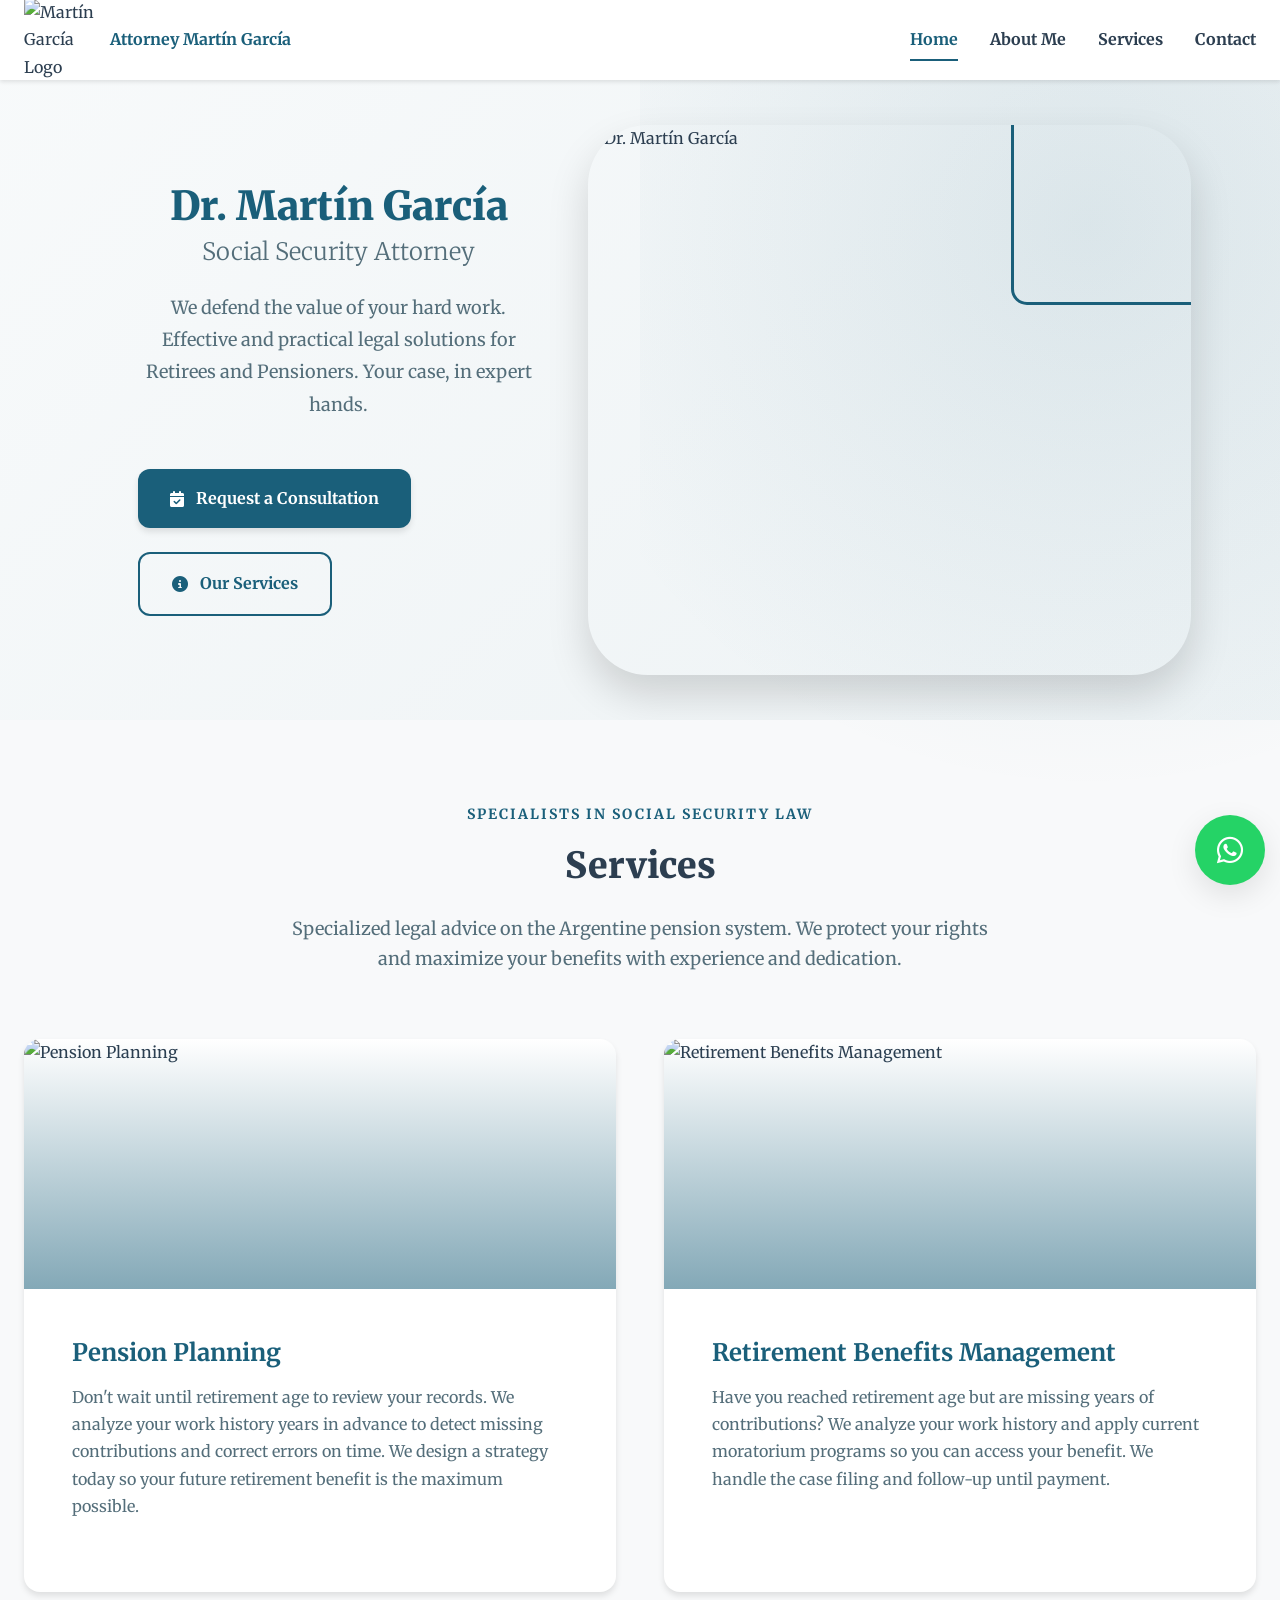
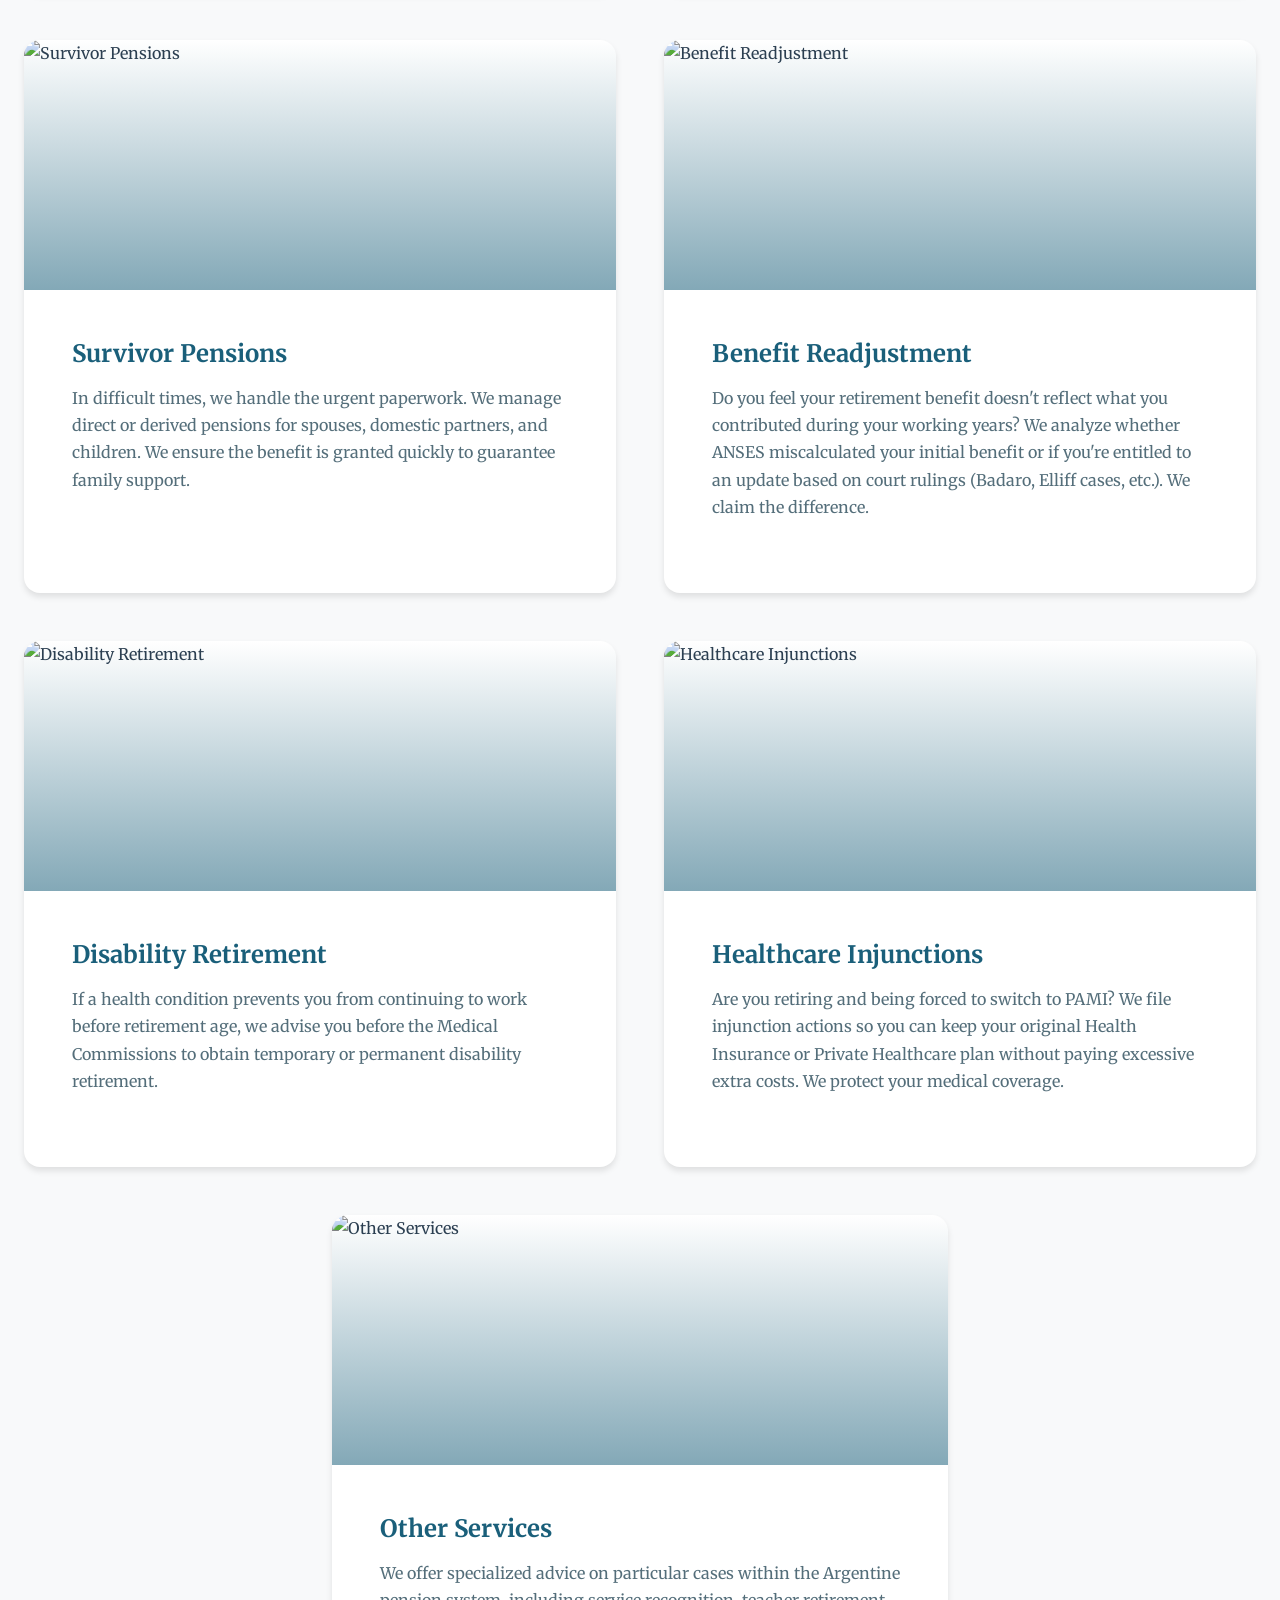
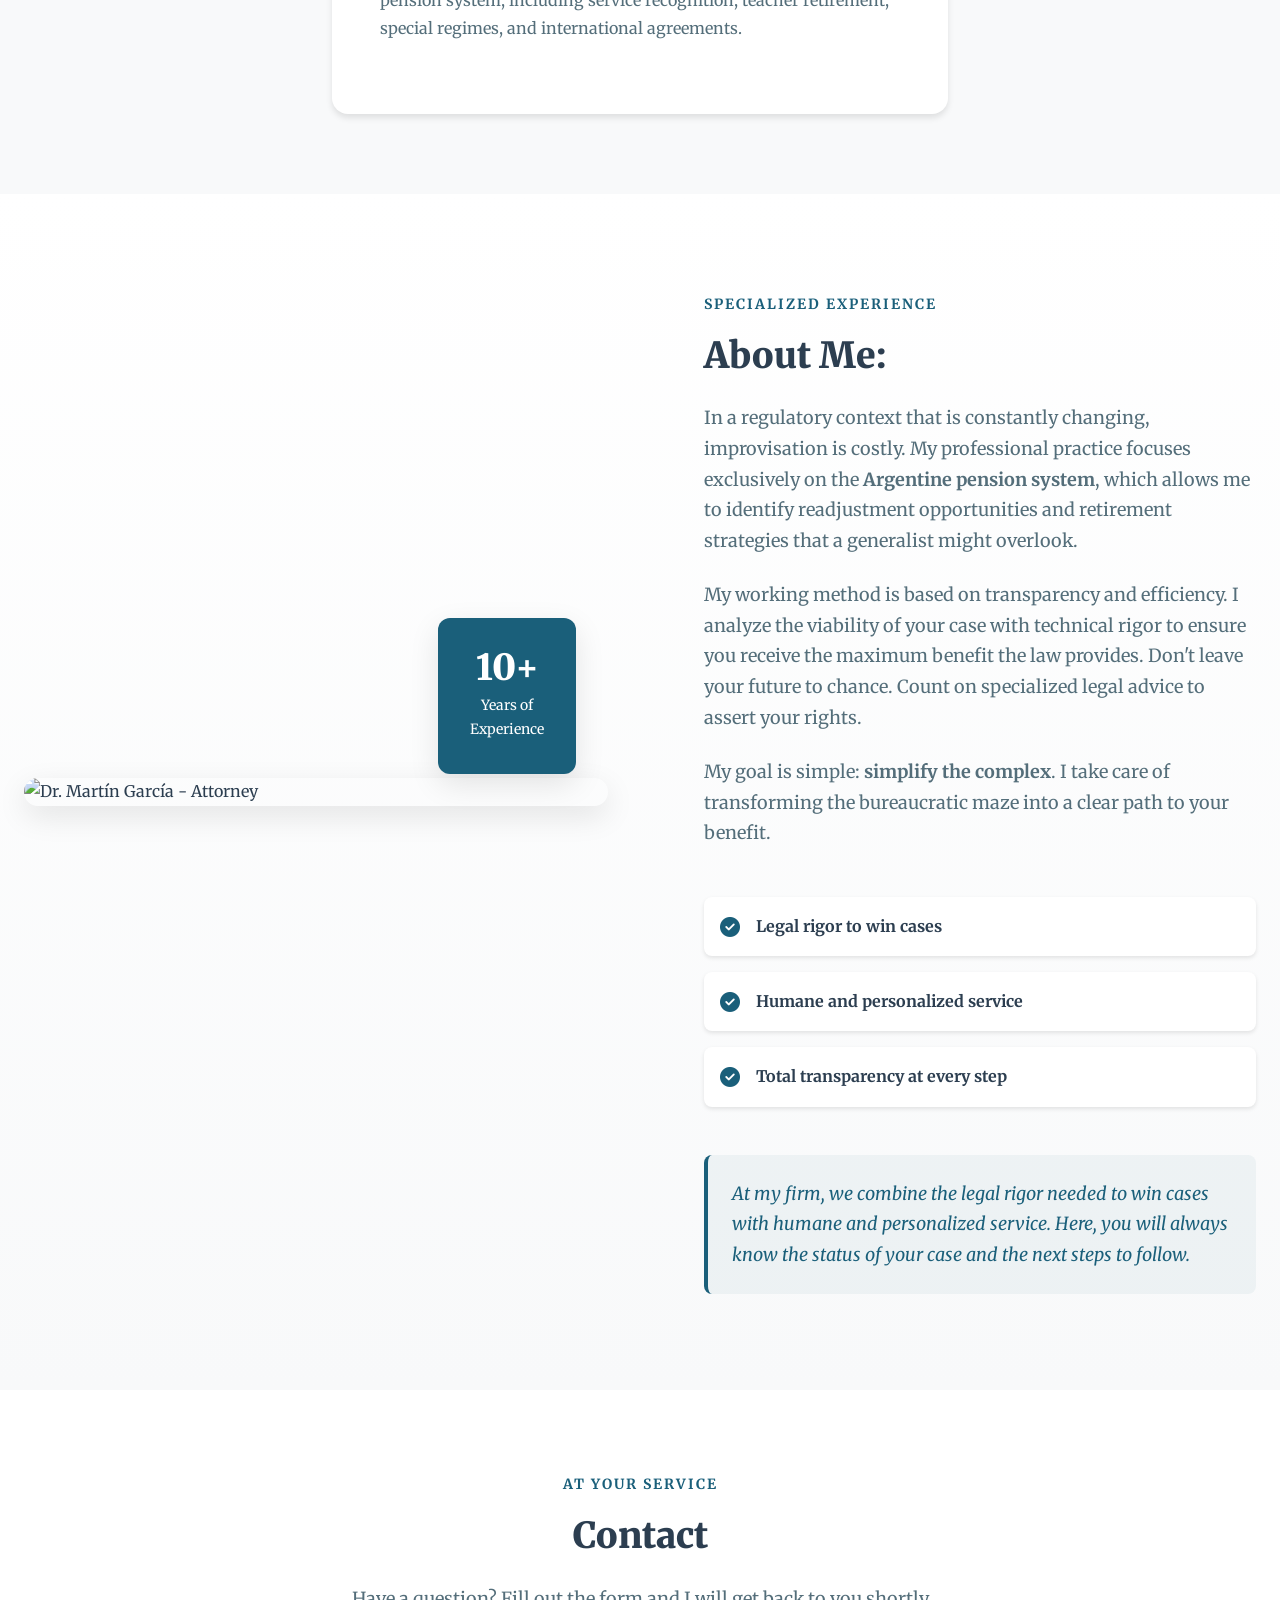
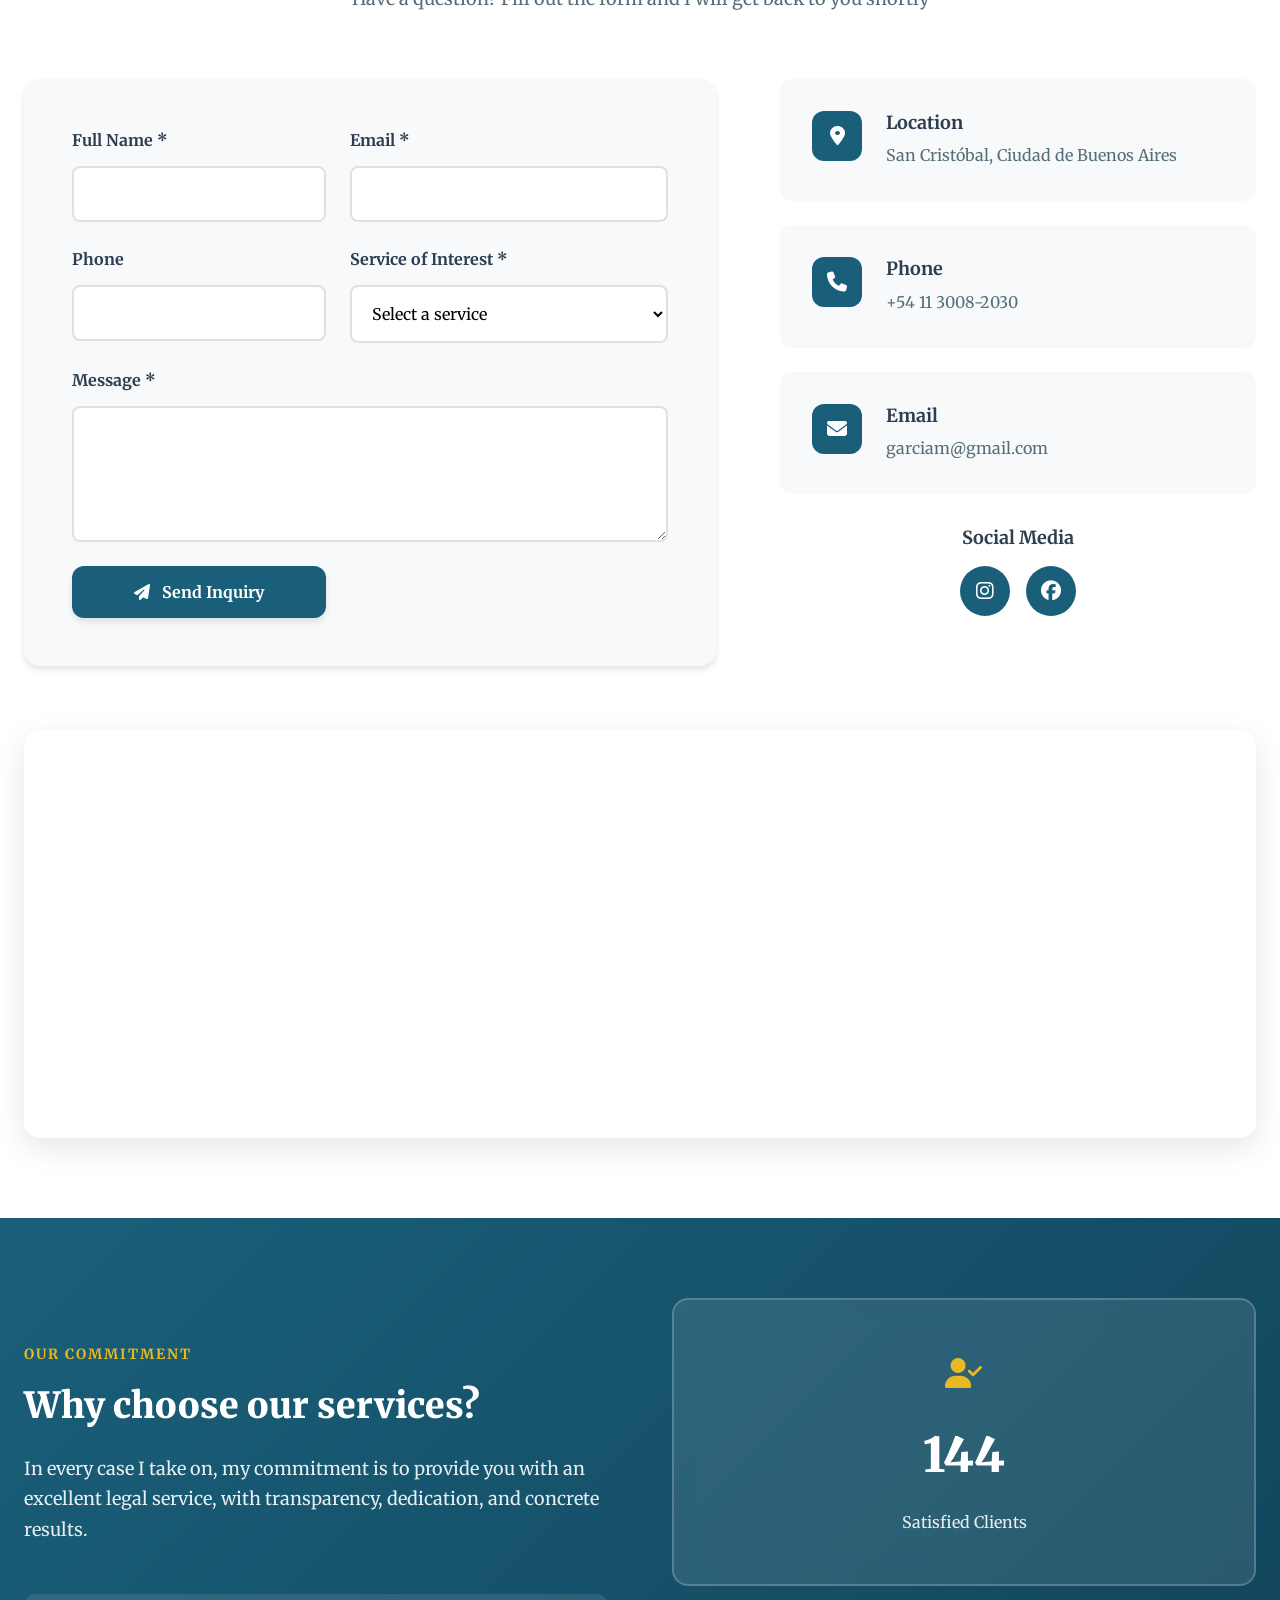
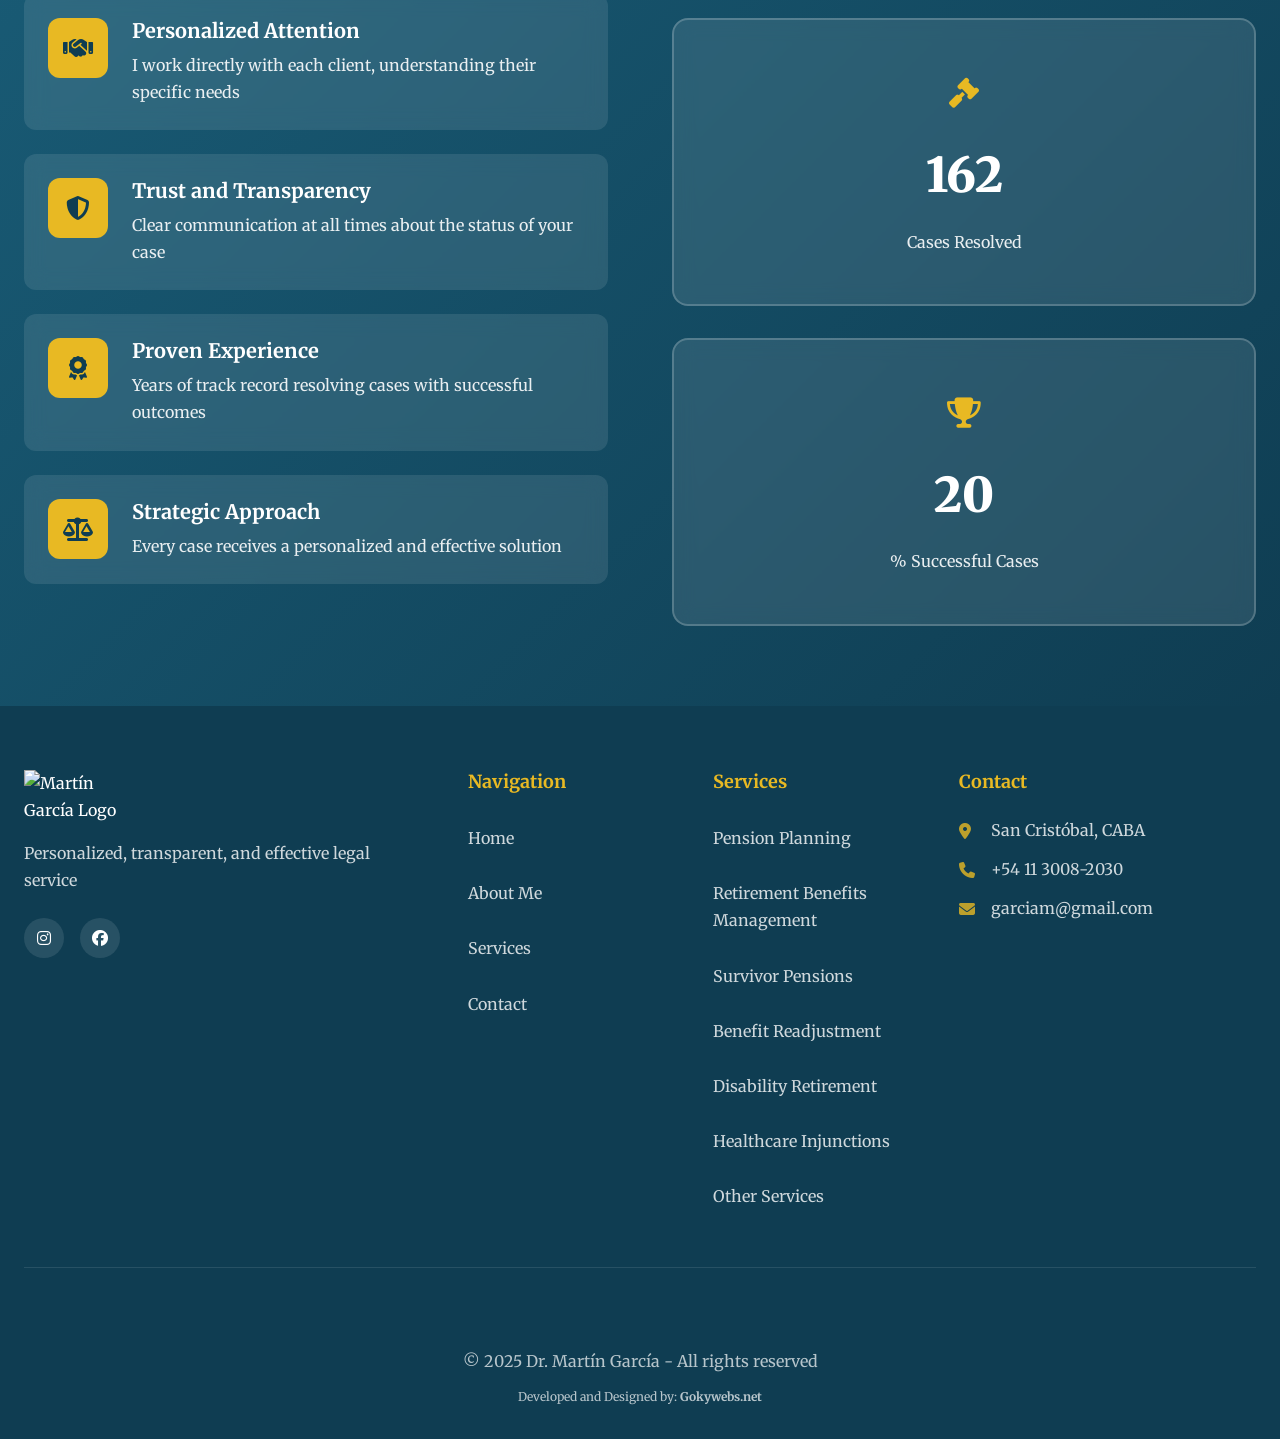
==== en/index.html @ db6878d6 "Add files via upload" ====
<!DOCTYPE html>
<html lang="en">
<head>
    <meta charset="UTF-8">
    <meta name="viewport" content="width=device-width, initial-scale=1.0">
    
    <!-- SEO Meta Tags -->
    <meta name="description" content="Dr. Martín García - Social Security Attorney specializing in retirement benefits, pensions, benefit readjustments, and healthcare injunctions in Buenos Aires. Expert legal advice on the Argentine pension system.">
    <meta name="keywords" content="social security attorney, retirement benefits, pensions, ANSES, benefit readjustment, healthcare injunction, Buenos Aires lawyer, Argentine pension system, disability retirement, pension moratoriums">
    <meta name="author" content="Dr. Martín García">
    <meta name="robots" content="index, follow">
    
    <!-- Open Graph Meta Tags (for social media) -->
    <meta property="og:title" content="Dr. Martín García - Social Security Attorney in Buenos Aires">
    <meta property="og:description" content="Specialist in retirement benefits, pensions, and the Argentine pension system. Professional legal advice with over 10 years of experience.">
    <meta property="og:type" content="website">
    <meta property="og:url" content="https://www.mgabogado.com.ar/en">
    <meta property="og:image" content="https://www.mgabogado.com.ar/images/Logos/Martin Garcia Servicios Legales - Isotipo.jpg">
    <meta property="og:locale" content="en_US">
    
    <!-- Twitter Card Meta Tags -->
    <meta name="twitter:card" content="summary_large_image">
    <meta name="twitter:title" content="Dr. Martín García - Social Security Attorney">
    <meta name="twitter:description" content="Specialist in retirement benefits, pensions, and the Argentine pension system in Buenos Aires.">
    <meta name="twitter:image" content="https://www.mgabogado.com.ar/images/Logos/Martin Garcia Servicios Legales - Isotipo.jpg">
    
    <!-- Canonical URL -->
    <link rel="canonical" href="https://www.mgabogado.com.ar/en">
    
    <!-- Favicon -->
    <link rel="icon" type="image/png" href="../images/Logos/Martin Garcia Servicios Legales - Isotipo.png">
    <link rel="apple-touch-icon" href="../images/Logos/Martin Garcia Servicios Legales - Isotipo.png">
    
    <title>Dr. Martín García - Social Security Attorney | Retirement Benefits & Pensions in Buenos Aires</title>
    
    <link rel="stylesheet" href="../styles.css">
    <link rel="preconnect" href="https://fonts.googleapis.com">
    <link rel="preconnect" href="https://fonts.gstatic.com" crossorigin>
    <link href="https://fonts.googleapis.com/css2?family=Merriweather:wght@300;400;700;900&display=swap" rel="stylesheet">
    <link rel="stylesheet" href="https://cdnjs.cloudflare.com/ajax/libs/font-awesome/6.4.0/css/all.min.css">
    
    <!-- Schema.org JSON-LD for Google -->
    <script type="application/ld+json">
    {
      "@context": "https://schema.org",
      "@type": "Attorney",
      "name": "Dr. Martín García",
      "description": "Attorney specializing in Social Security Law in Buenos Aires",
      "image": "https://www.mgabogado.com.ar/images/Logos/Martin Garcia Servicios Legales - Isotipo.jpg",
      "address": {
        "@type": "PostalAddress",
        "addressLocality": "San Cristóbal",
        "addressRegion": "Buenos Aires",
        "addressCountry": "AR"
      },
      "telephone": "+54-11-3008-2030",
      "email": "garciam@gmail.com",
      "url": "https://www.mgabogado.com.ar",
      "priceRange": "$$",
      "areaServed": {
        "@type": "City",
        "name": "Buenos Aires"
      },
      "knowsAbout": [
        "Social Security Law",
        "Retirement Benefits",
        "Pensions",
        "Benefit Readjustment",
        "Healthcare Injunctions",
        "Argentine Pension System"
      ],
      "sameAs": [
        "https://www.instagram.com/ab.martingarcia/",
        "https://www.facebook.com/AbogadoGarciaMartin/"
      ]
    }
    </script>
</head>
<body>
    <!-- Header -->
    <header class="header" id="header">
        <nav class="nav container">
            <div class="nav__brand">
                <img src="../images/Logo.webp" alt="Martín García Logo" class="nav__logo">
                <span class="nav__name">Attorney Martín García</span>
            </div>
            
            <div class="nav__menu" id="nav-menu">
                <ul class="nav__list">
                    <li class="nav__item">
                        <a href="#inicio" class="nav__link active-link">Home</a>
                    </li>
                    <li class="nav__item">
                        <a href="#sobre-mi" class="nav__link">About Me</a>
                    </li>
                    <li class="nav__item">
                        <a href="#servicios" class="nav__link">Services</a>
                    </li>
                    <li class="nav__item">
                        <a href="#contacto" class="nav__link">Contact</a>
                    </li>
                </ul>
                <div class="nav__close" id="nav-close">
                    <i class="fas fa-times"></i>
                </div>
            </div>

            <div class="nav__toggle" id="nav-toggle">
                <i class="fas fa-bars"></i>
            </div>
        </nav>
    </header>

    <!-- Hero Section -->
    <section class="hero" id="inicio">
        <div class="hero__container container">
            <div class="hero__content">
                <div class="hero__text" data-aos="fade-right">
                    <h1 class="hero__title">
                        <span class="hero__title-main">Dr. Martín García</span>
                        <span class="hero__title-sub">Social Security Attorney</span>
                    </h1>
                    <p class="hero__description">
                        We defend the value of your hard work. <br>Effective and practical legal solutions for Retirees and Pensioners. Your case, in expert hands.
                    </p>
                    <div class="hero__buttons">
                        <a href="#contacto" class="btn btn--primary">
                            <i class="fas fa-calendar-check"></i>
                            Request a Consultation
                        </a>
                        <a href="#servicios" class="btn btn--secondary">
                            <i class="fas fa-info-circle"></i>
                            Our Services
                        </a>
                    </div>
                </div>
            </div>
            <div class="hero__image" data-aos="fade-left">
                <div class="hero__image-wrapper">
                    <img src="../images/Derecho.jpg" alt="Dr. Martín García">
                    <div class="hero__image-decoration"></div>
                </div>
            </div>
        </div>
        <!--<div class="hero__scroll">
            <a href="#sobre-mi" class="hero__scroll-link">
                <i class="fas fa-chevron-down"></i>
            </a>
        </div>-->
    </section>

    <!-- Featured Practice Areas 
    <section class="practice-areas">
        <div class="container">
            <div class="practice-areas__grid">
                <div class="practice-card" data-aos="fade-up" data-aos-delay="100">
                    <div class="practice-card__icon">
                        <i class="fas fa-users"></i>
                    </div>
                    <h3 class="practice-card__title">Family Law</h3>
                    <p class="practice-card__text">Divorces, visitation rights, and domestic violence</p>
                </div>
                <div class="practice-card" data-aos="fade-up" data-aos-delay="200">
                    <div class="practice-card__icon">
                        <i class="fas fa-landmark"></i>
                    </div>
                    <h3 class="practice-card__title">Social Security Law</h3>
                    <p class="practice-card__text">Retirement benefits, pensions, and social security benefits</p>
                </div>
                <div class="practice-card" data-aos="fade-up" data-aos-delay="300">
                    <div class="practice-card__icon">
                        <i class="fas fa-building"></i>
                    </div>
                    <h3 class="practice-card__title">Condominium Law</h3>
                    <p class="practice-card__text">Homeowner associations, disputes, and building management</p>
                </div>
                <div class="practice-card" data-aos="fade-up" data-aos-delay="400">
                    <div class="practice-card__icon">
                        <i class="fas fa-scroll"></i>
                    </div>
                    <h3 class="practice-card__title">Estate & Probate</h3>
                    <p class="practice-card__text">From filing to asset distribution</p>
                </div>
            </div>
        </div>
    </section>
-->
<!-- Services -->
    <section class="services" id="servicios">
        <div class="container">
            <div class="section__header" data-aos="fade-up">
                <span class="section__subtitle">Specialists in Social Security Law</span>
                <h2 class="section__title">Services</h2>
                <p class="section__description">
                    Specialized legal advice on the Argentine pension system. 
                    We protect your rights and maximize your benefits with experience and dedication.
                </p>
            </div>

            <div class="services__grid">
                <!-- Pension Planning -->
                <div class="service-card" data-aos="fade-up" data-aos-delay="100">
                    <div class="service-card__image">
                        <img src="../images/planificacion.png" alt="Pension Planning">
                        <div class="service-card__overlay">
                            <!--<i class="fas fa-calendar-alt"></i>-->
                        </div>
                    </div>
                    <div class="service-card__content">
                        <h3 class="service-card__title">Pension Planning</h3>
                        <p class="service-card__description">
                            Don't wait until retirement age to review your records. We analyze your work history years in advance to detect missing contributions and correct errors on time. We design a strategy today so your future retirement benefit is the maximum possible.
                        </p>
                        <ul class="service-card__list">
                            <li><i class="fas fa-chevron-right"></i> Work history analysis</li>
                            <li><i class="fas fa-chevron-right"></i> Detection of missing contributions</li>
                            <li><i class="fas fa-chevron-right"></i> Error correction</li>
                            <li><i class="fas fa-chevron-right"></i> Retirement strategy</li>
                            <li><i class="fas fa-chevron-right"></i> Benefit maximization</li>
                        </ul>
                    </div>
                </div>

                <!-- Retirement Benefits Management -->
                <div class="service-card" data-aos="fade-up" data-aos-delay="200">
                    <div class="service-card__image">
                        <img src="../images/jubilaciones.png" alt="Retirement Benefits Management">
                        <div class="service-card__overlay">
                            <!--<i class="fas fa-file-signature"></i> -->
                        </div> 
                    </div>
                    <div class="service-card__content">
                        <h3 class="service-card__title">Retirement Benefits Management</h3>
                        <p class="service-card__description">
                            Have you reached retirement age but are missing years of contributions? We analyze your work history and apply current moratorium programs so you can access your benefit. We handle the case filing and follow-up until payment.
                        </p>
                        <ul class="service-card__list">
                            <li><i class="fas fa-chevron-right"></i> Use of current moratorium programs</li>
                            <li><i class="fas fa-chevron-right"></i> Case filing</li>
                            <li><i class="fas fa-chevron-right"></i> Complete follow-up</li>
                            <li><i class="fas fa-chevron-right"></i> Procedures before ANSES</li>
                            <li><i class="fas fa-chevron-right"></i> Management until payment</li>
                        </ul>
                    </div>
                </div>

                <!-- Survivor Pensions -->
                <div class="service-card" data-aos="fade-up" data-aos-delay="300">
                    <div class="service-card__image">
                        <img src="../images/pensiones.png" alt="Survivor Pensions">
                        <div class="service-card__overlay">
                            <!--<i class="fas fa-heart"></i>-->
                        </div>
                    </div>
                    <div class="service-card__content">
                        <h3 class="service-card__title">Survivor Pensions</h3>
                        <p class="service-card__description">
                            In difficult times, we handle the urgent paperwork. We manage direct or derived pensions for spouses, domestic partners, and children. We ensure the benefit is granted quickly to guarantee family support.
                        </p>
                        <ul class="service-card__list">
                            <li><i class="fas fa-chevron-right"></i> Direct pensions</li>
                            <li><i class="fas fa-chevron-right"></i> Derived pensions</li>
                            <li><i class="fas fa-chevron-right"></i> For spouses and domestic partners</li>
                            <li><i class="fas fa-chevron-right"></i> For minor children</li>
                            <li><i class="fas fa-chevron-right"></i> Expedited processing</li>
                        </ul>
                    </div>
                </div>

                <!-- Benefit Readjustment -->
                <div class="service-card" data-aos="fade-up" data-aos-delay="400">
                    <div class="service-card__image">
                        <img src="../images/reajuste.png" alt="Benefit Readjustment">
                        <div class="service-card__overlay">
                            <!--<i class="fas fa-balance-scale"></i>-->
                        </div> 
                    </div>
                    <div class="service-card__content">
                        <h3 class="service-card__title">Benefit Readjustment</h3>
                        <p class="service-card__description">
                            Do you feel your retirement benefit doesn't reflect what you contributed during your working years? We analyze whether ANSES miscalculated your initial benefit or if you're entitled to an update based on court rulings (Badaro, Elliff cases, etc.). We claim the difference.
                        </p>
                        <ul class="service-card__list">
                            <li><i class="fas fa-chevron-right"></i> Initial calculation analysis</li>
                            <li><i class="fas fa-chevron-right"></i> Benefit mobility claims</li>
                            <li><i class="fas fa-chevron-right"></i> Benefit updates</li>
                            <li><i class="fas fa-chevron-right"></i> Difference claims</li>
                            <li><i class="fas fa-chevron-right"></i> Back payments</li>
                        </ul>
                    </div>
                </div>

                <!-- Disability Retirement -->
                <div class="service-card" data-aos="fade-up" data-aos-delay="500">
                    <div class="service-card__image">
                        <img src="../images/retiro.png" alt="Disability Retirement">
                        <div class="service-card__overlay">
                            <!--<i class="fas fa-user-shield"></i>-->
                        </div>
                    </div>
                    <div class="service-card__content">
                        <h3 class="service-card__title">Disability Retirement</h3>
                        <p class="service-card__description">
                            If a health condition prevents you from continuing to work before retirement age, we advise you before the Medical Commissions to obtain temporary or permanent disability retirement.
                        </p>
                        <ul class="service-card__list">
                            <li><i class="fas fa-chevron-right"></i> Contribution regularity calculation</li>
                            <li><i class="fas fa-chevron-right"></i> Temporary retirement</li>
                            <li><i class="fas fa-chevron-right"></i> Permanent retirement</li>
                            <li><i class="fas fa-chevron-right"></i> Procedures before Medical Commissions</li>
                            <li><i class="fas fa-chevron-right"></i> Appeals and reviews</li>
                        </ul>
                    </div>
                </div>

                <!-- Healthcare Injunctions -->
                <div class="service-card" data-aos="fade-up" data-aos-delay="600">
                    <div class="service-card__image">
                        <img src="../images/amparo.png" alt="Healthcare Injunctions">
                        <div class="service-card__overlay">
                            <!--<i class="fas fa-hospital"></i>-->
                        </div>
                    </div>
                    <div class="service-card__content">
                        <h3 class="service-card__title">Healthcare Injunctions</h3>
                        <p class="service-card__description">
                            Are you retiring and being forced to switch to PAMI? We file injunction actions so you can keep your original Health Insurance or Private Healthcare plan without paying excessive extra costs. We protect your medical coverage.
                        </p>
                        <ul class="service-card__list">
                            <li><i class="fas fa-chevron-right"></i> Injunction actions</li>
                            <li><i class="fas fa-chevron-right"></i> Health Insurance preservation</li>
                            <li><i class="fas fa-chevron-right"></i> Private Healthcare maintenance</li>
                            <li><i class="fas fa-chevron-right"></i> Avoid excessive costs</li>
                            <li><i class="fas fa-chevron-right"></i> Medical coverage protection</li>
                        </ul>
                    </div>
                </div>

                <!-- Other Services -->
                <div class="service-card" data-aos="fade-up" data-aos-delay="700">
                    <div class="service-card__image">
                        <img src="../images/otros servicios.png" alt="Other Services">
                        <div class="service-card__overlay">
                            <!--<i class="fas fa-briefcase"></i>-->
                        </div>
                    </div>
                    <div class="service-card__content">
                        <h3 class="service-card__title">Other Services</h3>
                        <p class="service-card__description">
                            We offer specialized advice on particular cases within the Argentine pension system, including service recognition, teacher retirement, special regimes, and international agreements.
                        </p>
                        <ul class="service-card__list">
                            <li><i class="fas fa-chevron-right"></i> Service Recognition</li>
                            <li><i class="fas fa-chevron-right"></i> Teacher Retirement</li>
                            <li><i class="fas fa-chevron-right"></i> Differential Regimes</li>
                            <li><i class="fas fa-chevron-right"></i> Hazardous Work</li>
                            <li><i class="fas fa-chevron-right"></i> International Agreement Retirement</li>
                        </ul>
                    </div>
                </div>
            </div>
        </div>
    </section>

    <!-- About Me -->
    <section class="about" id="sobre-mi">
        <div class="container">
            <div class="about__wrapper">
                <div class="about__image" data-aos="fade-right">
                    <img src="../images/FotoPerfil.png" alt="Dr. Martín García - Attorney">
                    <div class="about__experience">
                        <div class="about__experience-number">10+</div>
                        <div class="about__experience-text">Years of<br>Experience</div>
                    </div>
                </div>
                <div class="about__content" data-aos="fade-left">
                    <span class="section__subtitle">Specialized experience</span>
                    <h2 class="section__title">About Me:</h2>
                    <p class="about__text">
                        In a regulatory context that is constantly changing, improvisation is costly. My professional practice 
                        focuses exclusively on the <strong>Argentine pension system</strong>, which allows me to identify 
                        readjustment opportunities and retirement strategies that a generalist might overlook.
                    </p>
                    <p class="about__text">
                        My working method is based on transparency and efficiency. I analyze the viability of your case with technical 
                        rigor to ensure you receive the maximum benefit the law provides. Don't leave your future to chance. 
                        Count on specialized legal advice to assert your rights.
                    </p>
                    <p class="about__text">
                        My goal is simple: <strong>simplify the complex</strong>. I take care of transforming the bureaucratic 
                        maze into a clear path to your benefit.
                    </p>
                    
                    <div class="about__features">
                        <div class="about__feature">
                            <i class="fas fa-check-circle"></i>
                            <span>Legal rigor to win cases</span>
                        </div>
                        <div class="about__feature">
                            <i class="fas fa-check-circle"></i>
                            <span>Humane and personalized service</span>
                        </div>
                        <div class="about__feature">
                            <i class="fas fa-check-circle"></i>
                            <span>Total transparency at every step</span>
                        </div>
                    </div>

                    <p class="about__cta">
                        At my firm, we combine the legal rigor needed to win cases with humane and personalized service. 
                        Here, you will always know the status of your case and the next steps to follow.
                    </p>
                </div>
            </div>
        </div>
    </section>

    



    <!-- Contact -->
    <section class="contact" id="contacto">
        <div class="container">
            <div class="section__header" data-aos="fade-up">
                <span class="section__subtitle">At your service</span>
                <h2 class="section__title">Contact</h2>
                <p class="section__description">
                    Have a question? Fill out the form and I will get back to you shortly
                </p>
            </div>

            <div class="contact__wrapper">
                <div class="contact__info" data-aos="fade-right">
                    <div class="contact__info-card">
                        <div class="contact__info-icon">
                            <i class="fas fa-map-marker-alt"></i>
                        </div>
                        <div class="contact__info-content">
                            <h4>Location</h4>
                            <p>San Cristóbal, Ciudad de Buenos Aires</p>
                        </div>
                    </div>

                    <div class="contact__info-card">
                        <div class="contact__info-icon">
                            <i class="fas fa-phone"></i>
                        </div>
                        <div class="contact__info-content">
                            <h4>Phone</h4>
                            <p><a href="tel:+541130082030">+54 11 3008-2030</a></p>
                        </div>
                    </div>

                    <div class="contact__info-card">
                        <div class="contact__info-icon">
                            <i class="fas fa-envelope"></i>
                        </div>
                        <div class="contact__info-content">
                            <h4>Email</h4>
                            <p><a href="mailto:garciam@gmail.com">garciam@gmail.com</a></p>
                        </div>
                    </div>

                    <div class="contact__social">
                        <h4>Social Media</h4>
                        <div class="social__links">
                            <a href="https://www.instagram.com/ab.martingarcia/" target="_blank" rel="noopener noreferrer" class="social__link">
                                <i class="fab fa-instagram"></i>
                            </a>
                            <a href="https://www.facebook.com/AbogadoGarciaMartin/" target="_blank" rel="noopener noreferrer" class="social__link">
                                <i class="fab fa-facebook"></i>
                            </a>
                        </div>
                    </div>
                </div>

                <form class="contact__form" id="contact-form" data-aos="fade-left">
                    <div class="form__group">
                        <label for="name" class="form__label">Full Name *</label>
                        <input type="text" id="name" name="name" class="form__input" required>
                    </div>

                    <div class="form__group">
                        <label for="email" class="form__label">Email *</label>
                        <input type="email" id="email" name="email" class="form__input" required>
                    </div>

                    <div class="form__group">
                        <label for="phone" class="form__label">Phone</label>
                        <input type="tel" id="phone" name="phone" class="form__input">
                    </div>

                    <div class="form__group">
                        <label for="service" class="form__label">Service of Interest *</label>
                        <select id="service" name="service" class="form__input" required>
                            <option value="">Select a service</option>
                            <option value="Planificación Previsional">Pension Planning</option>
                            <option value="Gestión de Jubilaciones">Retirement Benefits Management</option>
                            <option value="Pensiones por Fallecimiento">Survivor Pensions</option>
                            <option value="Reajuste de Haberes">Benefit Readjustment</option>
                            <option value="Retiros por Invalidez">Disability Retirement</option>
                            <option value="Amparos de Salud">Healthcare Injunctions</option>
                            <option value="Otro">Other Services</option>
                        </select>
                    </div>

                    <div class="form__group form__group--full">
                        <label for="message" class="form__label">Message *</label>
                        <textarea id="message" name="message" class="form__textarea" rows="5" required></textarea>
                    </div>

                    <button type="submit" class="btn btn--primary btn--full">
                        <i class="fas fa-paper-plane"></i>
                        Send Inquiry
                    </button>

                    <div class="form__message" id="form-message"></div>
                </form>
            </div>

            <!-- Map -->
            <div class="contact__map" data-aos="fade-up">
                <iframe 
                    src="https://www.google.com/maps/embed?pb=!1m18!1m12!1m3!1d13139.344851089397!2d-58.40945!3d-34.62216!2m3!1f0!2f0!3f0!3m2!1i1024!2i768!4f13.1!3m3!1m2!1s0x95bccb1c92e6bb8d%3A0x85b40f5e5ae3f2de!2sSan%20Crist%C3%B3bal%2C%20CABA!5e0!3m2!1ses!2sar!4v1234567890123!5m2!1ses!2sar"
                    width="100%" 
                    height="400" 
                    style="border:0;" 
                    allowfullscreen="" 
                    loading="lazy" 
                    referrerpolicy="no-referrer-when-downgrade">
                </iframe>
            </div>
        </div>
    </section>

        <!-- Why Choose Us -->
    <section class="why-us">
        <div class="container">
            <div class="why-us__wrapper">
                <div class="why-us__content" data-aos="fade-right">
                    <span class="section__subtitle">Our commitment</span>
                    <h2 class="section__title">Why choose our services?</h2>
                    <p class="why-us__text">
                        In every case I take on, my commitment is to provide you with an excellent legal service, 
                        with transparency, dedication, and concrete results.
                    </p>
                    <div class="why-us__items">
                        <div class="why-us__item">
                            <div class="why-us__item-icon">
                                <i class="fas fa-handshake"></i>
                            </div>
                            <div class="why-us__item-content">
                                <h4>Personalized Attention</h4>
                                <p>I work directly with each client, understanding their specific needs</p>
                            </div>
                        </div>
                        <div class="why-us__item">
                            <div class="why-us__item-icon">
                                <i class="fas fa-shield-alt"></i>
                            </div>
                            <div class="why-us__item-content">
                                <h4>Trust and Transparency</h4>
                                <p>Clear communication at all times about the status of your case</p>
                            </div>
                        </div>
                        <div class="why-us__item">
                            <div class="why-us__item-icon">
                                <i class="fas fa-award"></i>
                            </div>
                            <div class="why-us__item-content">
                                <h4>Proven Experience</h4>
                                <p>Years of track record resolving cases with successful outcomes</p>
                            </div>
                        </div>
                        <div class="why-us__item">
                            <div class="why-us__item-icon">
                                <i class="fas fa-balance-scale"></i>
                            </div>
                            <div class="why-us__item-content">
                                <h4>Strategic Approach</h4>
                                <p>Every case receives a personalized and effective solution</p>
                            </div>
                        </div>
                    </div>
                </div>
                <div class="why-us__stats" data-aos="fade-left">
                    <div class="stat-card">
                        <div class="stat-card__icon">
                            <i class="fas fa-user-check"></i>
                        </div>
                        <div class="stat-card__number" data-target="500">0</div>
                        <div class="stat-card__text">Satisfied Clients</div>
                    </div>
                    <div class="stat-card">
                        <div class="stat-card__icon">
                            <i class="fas fa-gavel"></i>
                        </div>
                        <div class="stat-card__number" data-target="750">0</div>
                        <div class="stat-card__text">Cases Resolved</div>
                    </div>
                    <div class="stat-card">
                        <div class="stat-card__icon">
                            <i class="fas fa-trophy"></i>
                        </div>
                        <div class="stat-card__number" data-target="95">0</div>
                        <div class="stat-card__text">% Successful Cases</div>
                    </div>
                </div>
            </div>
        </div>
    </section>

    <!-- Footer -->
    <footer class="footer">
        <div class="container">
            <div class="footer__content">
                <div class="footer__brand">
                    <img src="../images/Logo.webp" alt="Martín García Logo" class="footer__logo">
                    <p class="footer__text">
                        Personalized, transparent, and effective legal service
                    </p>
                    <div class="footer__social">
                        <a href="https://www.instagram.com/ab.martingarcia/" target="_blank" rel="noopener noreferrer" class="footer__social-link">
                            <i class="fab fa-instagram"></i>
                        </a>
                        <a href="https://www.facebook.com/AbogadoGarciaMartin/" target="_blank" rel="noopener noreferrer" class="footer__social-link">
                            <i class="fab fa-facebook"></i>
                        </a>
                    </div>
                </div>

                <div class="footer__links">
                    <h4 class="footer__title">Navigation</h4>
                    <ul class="footer__list">
                        <li><a href="#inicio" class="footer__link">Home</a></li>
                        <li><a href="#sobre-mi" class="footer__link">About Me</a></li>
                        <li><a href="#servicios" class="footer__link">Services</a></li>
                        <li><a href="#contacto" class="footer__link">Contact</a></li>
                    </ul>
                </div>

                <div class="footer__links">
                    <h4 class="footer__title">Services</h4>
                    <ul class="footer__list">
                        <li><a href="#servicios" class="footer__link">Pension Planning</a></li>
                        <li><a href="#servicios" class="footer__link">Retirement Benefits Management</a></li>
                        <li><a href="#servicios" class="footer__link">Survivor Pensions</a></li>
                        <li><a href="#servicios" class="footer__link">Benefit Readjustment</a></li>
                        <li><a href="#servicios" class="footer__link">Disability Retirement</a></li>
                        <li><a href="#servicios" class="footer__link">Healthcare Injunctions</a></li>
                        <li><a href="#servicios" class="footer__link">Other Services</a></li>
                    </ul>
                </div>

                <div class="footer__contact">
                    <h4 class="footer__title">Contact</h4>
                    <ul class="footer__list">
                        <li><i class="fas fa-map-marker-alt"></i> San Cristóbal, CABA</li>
                        <li><i class="fas fa-phone"></i> +54 11 3008-2030</li>
                        <li><i class="fas fa-envelope"></i> garciam@gmail.com</li>
                    </ul>
                </div>
            </div>

            <div class="footer__bottom">
                <p>&copy; 2025 Dr. Martín García - All rights reserved</p>
                <p class="footer__signature">Developed and Designed by: <a href="https://www.gokywebs.net/en" target="_blank" rel="noopener noreferrer">Gokywebs.net</a></p>
            </div>
        </div>
    </footer>

    <!-- Scroll to Top Button -->
    <button class="scroll-top" id="scroll-top">
        <i class="fas fa-arrow-up"></i>
    </button>

    <!-- WhatsApp Button -->
    <a href="https://wa.me/541130082030" class="whatsapp-button" target="_blank" rel="noopener noreferrer">
        <i class="fab fa-whatsapp"></i>
    </a>

    <script src="../script.js"></script>
</body>
</html>
---- styles.css ----
:root {
    /* Colores */
    --color-primary: #1a5f7a;
    --color-primary-light: #2c8ba8;
    --color-primary-dark: #0f3d52;
    --color-secondary: #e8b923;
    --color-text: #2c3e50;
    --color-text-light: #546e7a;
    --color-white: #ffffff;
    --color-light-bg: #f8f9fa;
    --color-border: #e0e0e0;
    --color-success: #4caf50;
    --color-error: #f44336;
    
    /* Tipografía */
    --font-family: 'Merriweather', serif;
    --font-size-xs: 0.75rem;
    --font-size-sm: 0.875rem;
    --font-size-base: 1rem;
    --font-size-lg: 1.125rem;
    --font-size-xl: 1.25rem;
    --font-size-2xl: 1.5rem;
    --font-size-3xl: 1.875rem;
    --font-size-4xl: 2.25rem;
    --font-size-5xl: 3rem;
    
    --font-weight-light: 300;
    --font-weight-normal: 400;
    --font-weight-bold: 700;
    --font-weight-black: 900;
    
    /* Espaciado */
    --spacing-xs: 0.5rem;
    --spacing-sm: 0.75rem;
    --spacing-md: 1rem;
    --spacing-lg: 1.5rem;
    --spacing-xl: 2rem;
    --spacing-2xl: 3rem;
    --spacing-3xl: 4rem;
    --spacing-4xl: 6rem;
    
    /* Sombras */
    --shadow-sm: 0 2px 4px rgba(0, 0, 0, 0.1);
    --shadow-md: 0 4px 6px rgba(0, 0, 0, 0.1);
    --shadow-lg: 0 10px 30px rgba(0, 0, 0, 0.1);
    --shadow-xl: 0 20px 40px rgba(0, 0, 0, 0.15);
    
    /* Transiciones */
    --transition-base: all 0.3s ease;
    --transition-slow: all 0.5s ease;
    
    /* Border radius */
    --radius-sm: 4px;
    --radius-md: 8px;
    --radius-lg: 12px;
    --radius-xl: 16px;
    --radius-full: 50%;
    
    /* Header */
    --header-height: 80px;
    
    /* Container */
    --container-width: 1400px;
}

* {
    margin: 0;
    padding: 0;
    box-sizing: border-box;
}

html {
    scroll-behavior: smooth;
    scroll-padding-top: var(--header-height);
}

/* Mejora adicional del smooth scroll */
@media (prefers-reduced-motion: no-preference) {
    html {
        scroll-behavior: smooth;
    }
}

body {
    font-family: var(--font-family);
    font-size: var(--font-size-base);
    font-weight: var(--font-weight-normal);
    color: var(--color-text);
    line-height: 1.7;
    background-color: var(--color-white);
    overflow-x: hidden;
}

h1, h2, h3, h4, h5, h6 {
    font-weight: var(--font-weight-bold);
    line-height: 1.3;
    color: var(--color-text);
}

a {
    text-decoration: none;
    color: inherit;
    transition: var(--transition-base);
}

img {
    max-width: 100%;
    height: auto;
    display: block;
}

ul {
    list-style: none;
}

button {
    border: none;
    outline: none;
    cursor: pointer;
    font-family: inherit;
    transition: var(--transition-base);
}

/* =============== UTILIDADES =============== */
.container {
    max-width: var(--container-width);
    margin: 0 auto;
    padding: 0 var(--spacing-lg);
}

.section__subtitle {
    display: inline-block;
    font-size: var(--font-size-sm);
    font-weight: var(--font-weight-bold);
    color: var(--color-primary);
    text-transform: uppercase;
    letter-spacing: 2px;
    margin-bottom: var(--spacing-md);
}

.section__title {
    font-size: var(--font-size-4xl);
    font-weight: var(--font-weight-black);
    margin-bottom: var(--spacing-lg);
    color: var(--color-text);
}

.section__description {
    font-size: var(--font-size-lg);
    color: var(--color-text-light);
    max-width: 700px;
    margin: 0 auto;
}

.section__header {
    text-align: center;
    margin-bottom: var(--spacing-3xl);
}

/* Botones */
.btn {
    display: inline-flex;
    align-items: center;
    gap: var(--spacing-sm);
    padding: var(--spacing-md) var(--spacing-xl);
    border-radius: var(--radius-lg);
    font-weight: var(--font-weight-bold);
    font-size: var(--font-size-base);
    transition: var(--transition-base);
    cursor: pointer;
}

.btn--primary {
    background-color: var(--color-primary);
    color: var(--color-white);
    box-shadow: var(--shadow-md);
}

.btn--primary:hover {
    background-color: var(--color-primary-dark);
    transform: translateY(-2px);
    box-shadow: var(--shadow-lg);
}

.btn--secondary {
    background-color: transparent;
    color: var(--color-primary);
    border: 2px solid var(--color-primary);
}

.btn--secondary:hover {
    background-color: var(--color-primary);
    color: var(--color-white);
}

.btn--full {
    width: 100%;
    justify-content: center;
}

/* =============== HEADER =============== */
.header {
    position: fixed;
    top: 0;
    left: 0;
    width: 100%;
    max-width: 100vw;
    background-color: var(--color-white);
    box-shadow: var(--shadow-sm);
    z-index: 1000;
    transition: var(--transition-base);
    overflow-x: hidden;
}

.header.scroll-header {
    box-shadow: var(--shadow-md);
}

.nav {
    height: var(--header-height);
    display: flex;
    align-items: center;
    justify-content: space-between;
}

.nav__brand {
    display: flex;
    align-items: center;
    gap: var(--spacing-md);
}

.nav__logo {
    width: 70px;
    height: auto;
}

.nav__name {
    font-size: var(--font-size-l);
    font-weight: var(--font-weight-bold);
    color: var(--color-primary);
}

.nav__menu {
    display: flex;
    align-items: center;
}

.nav__list {
    display: flex;
    gap: var(--spacing-xl);
}

.nav__link {
    font-weight: var(--font-weight-bold);
    color: var(--color-text);
    position: relative;
    padding: var(--spacing-sm) 0;
}

.nav__link::after {
    content: '';
    position: absolute;
    bottom: 0;
    left: 0;
    width: 0;
    height: 2px;
    background-color: var(--color-primary);
    transition: var(--transition-base);
}

.nav__link:hover::after,
.nav__link.active-link::after {
    width: 100%;
}

.nav__link:hover,
.nav__link.active-link {
    color: var(--color-primary);
}

.nav__toggle,
.nav__close {
    display: none;
    font-size: var(--font-size-2xl);
    cursor: pointer;
    color: var(--color-primary);
}

/* =============== HERO =============== */
.hero {
    height: 80vh;
    display: flex;
    align-items: center;
    justify-content: center;
    padding-top: var(--header-height);
    background: linear-gradient(135deg, rgba(26, 95, 122, 0.03) 0%, rgba(26, 95, 122, 0.08) 100%);
    overflow: hidden;
}

.hero::before {
    content: '';
    position: absolute;
    top: -50%;
    right: -20%;
    width: 70%;
    height: 150%;
    background: radial-gradient(circle, rgba(26, 95, 122, 0.1) 0%, transparent 70%);
    animation: float 20s ease-in-out infinite;
}

@keyframes float {
    0%, 100% { transform: translate(0, 0) rotate(0deg); }
    50% { transform: translate(-30px, 30px) rotate(5deg); }
}

.hero__container {
    display: grid;
    grid-template-columns: 40% 60%;
    gap: var(--spacing-2xl);
    align-items: center;
    position: relative;
    z-index: 1;
    max-width: 100%;
    padding: 0 50px;
}

.hero__text {
    padding-right: 0;
    display: flex;
    flex-direction: column;
    align-items: center;
    justify-content: center;
    text-align: center;
}

.hero__title {
    display: flex;
    flex-direction: column;
    margin-bottom: var(--spacing-lg);
}

.hero__title-main {
    font-size: 2.5rem;
    font-weight: var(--font-weight-black);
    color: var(--color-primary);
    line-height: 1.1;
    margin-bottom: var(--spacing-xs);
}

.hero__title-sub {
    font-size: var(--font-size-2xl);
    font-weight: var(--font-weight-light);
    color: var(--color-text-light);
}

.hero__description {
    font-size: var(--font-size-lg);
    color: var(--color-text-light);
    margin-bottom: var(--spacing-2xl);
    line-height: 1.8;
}

.hero__buttons {
    display: flex;
    gap: var(--spacing-lg);
    flex-wrap: wrap;
}

.hero__image {
    position: relative;
    border-radius: 24px;
}

.hero__image-wrapper {
    border-radius: var(--radius-xl);
    overflow: hidden;
    box-shadow: var(--shadow-xl);
    height: 550px;
    border-radius: 60px;
}

.hero__image-wrapper img {
    width: 100%;
    height: 100%;
    object-fit: cover;
    border-radius: 24px;
    transition: var(--transition-slow);
}

.hero__image-wrapper:hover img {
    transform: scale(1.05);
}

.hero__image-decoration {
    position: absolute;
    top: -20px;
    right: -20px;
    width: 200px;
    height: 200px;
    border: 3px solid var(--color-primary);
    border-radius: var(--radius-xl);
    z-index: -1;
}

.hero__scroll {
    position: absolute;
    bottom: var(--spacing-2xl);
    left: 50%;
    transform: translateX(-50%);
}

.hero__scroll-link {
    display: flex;
    align-items: center;
    justify-content: center;
    width: 40px;
    height: 40px;
    background-color: var(--color-white);
    border-radius: var(--radius-full);
    box-shadow: var(--shadow-md);
    color: var(--color-primary);
    font-size: var(--font-size-xl);
    animation: bounce 2s infinite;
}

@keyframes bounce {
    0%, 100% { transform: translateY(0); }
    50% { transform: translateY(10px); }
}

/* =============== PRACTICE AREAS =============== */
.practice-areas {
    padding: var(--spacing-3xl) 0;
    background-color: var(--color-white);
}

.practice-areas__grid {
    display: grid;
    grid-template-columns: repeat(4, 1fr);
    gap: var(--spacing-xl);
}

.practice-card {
    text-align: center;
    padding: var(--spacing-xl);
    background-color: var(--color-white);
    border-radius: var(--radius-lg);
    box-shadow: var(--shadow-sm);
    transition: var(--transition-base);
    border: 1px solid var(--color-border);
}

.practice-card:hover {
    transform: translateY(-10px);
    box-shadow: var(--shadow-lg);
    border-color: var(--color-primary);
}

.practice-card__icon {
    width: 80px;
    height: 80px;
    margin: 0 auto var(--spacing-lg);
    background: linear-gradient(135deg, var(--color-primary), var(--color-primary-light));
    border-radius: var(--radius-full);
    display: flex;
    align-items: center;
    justify-content: center;
    color: var(--color-white);
    font-size: var(--font-size-3xl);
    transition: var(--transition-base);
}

.practice-card:hover .practice-card__icon {
    transform: rotate(360deg);
}

.practice-card__title {
    font-size: var(--font-size-xl);
    font-weight: var(--font-weight-bold);
    margin-bottom: var(--spacing-sm);
    color: var(--color-primary);
}

.practice-card__text {
    color: var(--color-text-light);
    font-size: var(--font-size-sm);
}

/* =============== ABOUT =============== */
.about {
    padding: var(--spacing-4xl) 0;
    background: linear-gradient(to bottom, var(--color-white), var(--color-light-bg));
}

.about__wrapper {
    display: grid;
    grid-template-columns: 1fr 1fr;
    gap: var(--spacing-3xl);
    align-items: center;
}

.about__image {
    position: relative;
}

.about__image img {
    width: 100%;
    height: auto;
    border-radius: var(--radius-xl);
    box-shadow: var(--shadow-lg);
}

.about__experience {
    position: absolute;
    bottom: var(--spacing-xl);
    right: var(--spacing-xl);
    background-color: var(--color-primary);
    color: var(--color-white);
    padding: var(--spacing-xl);
    border-radius: var(--radius-lg);
    text-align: center;
    box-shadow: var(--shadow-lg);
    animation: pulse 2s infinite;
}

@keyframes pulse {
    0%, 100% { transform: scale(1); }
    50% { transform: scale(1.05); }
}

.about__experience-number {
    font-size: var(--font-size-4xl);
    font-weight: var(--font-weight-black);
    line-height: 1;
}

.about__experience-text {
    font-size: var(--font-size-sm);
    margin-top: var(--spacing-xs);
}

.about__content {
    padding-left: var(--spacing-xl);
}

.about__text {
    font-size: var(--font-size-lg);
    color: var(--color-text-light);
    margin-bottom: var(--spacing-lg);
}

.about__features {
    margin: var(--spacing-2xl) 0;
}

.about__feature {
    display: flex;
    align-items: center;
    gap: var(--spacing-md);
    margin-bottom: var(--spacing-md);
    padding: var(--spacing-md);
    background-color: var(--color-white);
    border-radius: var(--radius-md);
    box-shadow: var(--shadow-sm);
    transition: var(--transition-base);
}

.about__feature:hover {
    transform: translateX(10px);
    box-shadow: var(--shadow-md);
}

.about__feature i {
    color: var(--color-primary);
    font-size: var(--font-size-xl);
}

.about__feature span {
    font-weight: var(--font-weight-bold);
    color: var(--color-text);
}

.about__cta {
    font-size: var(--font-size-lg);
    font-style: italic;
    color: var(--color-primary);
    margin-top: var(--spacing-xl);
    padding: var(--spacing-lg);
    background-color: rgba(26, 95, 122, 0.05);
    border-left: 4px solid var(--color-primary);
    border-radius: var(--radius-md);
}

/* =============== SERVICES =============== */
.services {
    padding: 80px 0;
    background-color: var(--color-light-bg);
}

.services__grid {
    display: grid;
    grid-template-columns: repeat(2, 1fr);
    gap: var(--spacing-2xl);
}

.service-card {
    background-color: var(--color-white);
    border-radius: var(--radius-xl);
    overflow: hidden;
    box-shadow: var(--shadow-md);
    transition: none;
}

.service-card:nth-child(7) {
    grid-column: 1 / -1;
    max-width: 50%;
    margin: 0 auto;
}

.service-card:hover {
    box-shadow: var(--shadow-xl);
    max-height: 500px;
    transition: all 0.4s ease;
    cursor: pointer;
}

.service-card__image {
    position: relative;
    height: 250px;
    overflow: hidden;
}

.service-card__image img {
    width: 100%;
    height: 100%;
    object-fit: cover;
    transition: none;
}

.service-card:hover .service-card__image img {
    transition: all 0.6s ease-in;
}

.service-card__overlay {
    position: absolute;
    top: 0;
    left: 0;
    width: 100%;
    height: 100%;
    background: linear-gradient(to bottom, transparent, rgba(26, 95, 122, 0.541));
    display: flex;
    align-items: flex-end;
    justify-content: center;
    padding: var(--spacing-xl);
    opacity: 1;
    transition: none;
}
.service-card__overlay i{
    font-size: var(--font-size-5xl);
    color: var(--color-white);
}

.service-card:hover .service-card__overlay {
    opacity: 0;
    display: none;
    transition: opacity 0.4s ease-in;
}

.service-card:hover .service-card__image img {
    display: none;
}

.service-card__content {
    padding: var(--spacing-2xl);
    transition: none;
}

.service-card:hover .service-card__content {
    transform: translateY(-250px);
    transition: transform 0.5s ease-in;
}

.service-card__title {
    font-size: var(--font-size-2xl);
    font-weight: var(--font-weight-bold);
    color: var(--color-primary);
    margin-bottom: var(--spacing-md);
    transition: none;
}

.service-card:hover .service-card__title {
    transition: color 0.3s ease-in;
}

.service-card__description {
    font-size: var(--font-size-base);
    color: var(--color-text-light);
    line-height: 1.7;
    margin-bottom: var(--spacing-lg);
    transition: none;
}

.service-card:hover .service-card__description {
    transition: color 0.3s ease-in;
}

.service-card__list {
    list-style: none;
    max-height: 0;
    opacity: 0;
    overflow: hidden;
    transition: none;
}

.service-card:hover .service-card__list {
    max-height: 500px;
    opacity: 1;
    transition: all 0.5s ease-in;
}

.service-card__list li {
    display: flex;
    align-items: center;
    gap: var(--spacing-sm);
    padding: var(--spacing-sm) 0;
    color: var(--color-text);
    border-bottom: 1px solid var(--color-border);
    transition: var(--transition-base);
}

.service-card__list li:last-child {
    border-bottom: none;
}

.service-card__list li:hover {
    color: var(--color-primary);
    padding-left: var(--spacing-sm);
}

.service-card__list i {
    color: var(--color-primary);
    font-size: var(--font-size-sm);
}

/* =============== WHY US =============== */
.why-us {
    padding: 80px 0;
    background: linear-gradient(135deg, var(--color-primary) 0%, var(--color-primary-dark) 100%);
    color: var(--color-white);
}

.why-us .section__subtitle {
    color: var(--color-secondary);
}

.why-us .section__title {
    color: var(--color-white);
}

.why-us__wrapper {
    display: grid;
    grid-template-columns: 1fr 1fr;
    gap: var(--spacing-3xl);
    align-items: center;
}

.why-us__text {
    font-size: var(--font-size-lg);
    margin-bottom: var(--spacing-2xl);
    opacity: 0.9;
}

.why-us__items {
    display: grid;
    gap: var(--spacing-lg);
}

.why-us__item {
    display: flex;
    gap: var(--spacing-lg);
    padding: var(--spacing-lg);
    background-color: rgba(255, 255, 255, 0.1);
    border-radius: var(--radius-lg);
    backdrop-filter: blur(10px);
    transition: var(--transition-base);
}

.why-us__item:hover {
    background-color: rgba(255, 255, 255, 0.15);
    transform: translateX(10px);
}

.why-us__item-icon {
    width: 60px;
    height: 60px;
    flex-shrink: 0;
    background-color: var(--color-secondary);
    border-radius: var(--radius-lg);
    display: flex;
    align-items: center;
    justify-content: center;
    font-size: var(--font-size-2xl);
    color: var(--color-primary-dark);
}

.why-us__item-content h4 {
    font-size: var(--font-size-xl);
    font-weight: var(--font-weight-bold);
    margin-bottom: var(--spacing-xs);
    color: var(--color-white);
}

.why-us__item-content p {
    opacity: 0.9;
}

.why-us__stats {
    display: grid;
    grid-template-columns: 1fr;
    gap: var(--spacing-xl);
}

.stat-card {
    background-color: rgba(255, 255, 255, 0.1);
    backdrop-filter: blur(10px);
    padding: var(--spacing-2xl);
    border-radius: var(--radius-xl);
    text-align: center;
    border: 2px solid rgba(255, 255, 255, 0.2);
    transition: var(--transition-base);
}

.stat-card:hover {
    background-color: rgba(255, 255, 255, 0.15);
    transform: scale(1.05);
}

.stat-card__icon {
    font-size: var(--font-size-3xl);
    margin-bottom: var(--spacing-md);
    color: var(--color-secondary);
}

.stat-card__number {
    font-size: var(--font-size-5xl);
    font-weight: var(--font-weight-black);
    margin-bottom: var(--spacing-sm);
    color: var(--color-white);
}

.stat-card__text {
    font-size: var(--font-size-base);
    opacity: 0.9;
}

/* =============== CONTACT =============== */
.contact {
    padding: 80px 0;
    background-color: var(--color-white);
}

.contact__wrapper {
    display: grid;
    grid-template-columns: 2fr 1.5fr;
    gap: var(--spacing-3xl);
    margin-bottom: var(--spacing-3xl);
}

.contact__info {
    order: 2;
}

.contact__form {
    order: 1;
}

.contact__info-card {
    display: flex;
    gap: var(--spacing-lg);
    padding: var(--spacing-xl);
    background-color: var(--color-light-bg);
    border-radius: var(--radius-lg);
    margin-bottom: var(--spacing-lg);
    transition: var(--transition-base);
}

.contact__info-card:hover {
    background-color: var(--color-primary);
    color: var(--color-white);
    transform: translateX(-10px);
}

.contact__info-card:hover .contact__info-icon {
    background-color: var(--color-white);
    color: var(--color-primary);
}

.contact__info-card:hover a {
    color: var(--color-white);
}

.contact__info-icon {
    width: 50px;
    height: 50px;
    flex-shrink: 0;
    background-color: var(--color-primary);
    color: var(--color-white);
    border-radius: var(--radius-lg);
    display: flex;
    align-items: center;
    justify-content: center;
    font-size: var(--font-size-xl);
    transition: var(--transition-base);
}

.contact__info-content h4 {
    font-size: var(--font-size-lg);
    font-weight: var(--font-weight-bold);
    margin-bottom: var(--spacing-xs);
}

.contact__info-content p {
    color: var(--color-text-light);
}

.contact__info-content a:hover {
    color: var(--color-primary);
}

.contact__social {
    margin-top: var(--spacing-xl);
    text-align: center;
}

.contact__social h4 {
    font-size: var(--font-size-lg);
    font-weight: var(--font-weight-bold);
    margin-bottom: var(--spacing-md);
}

.social__links {
    display: flex;
    gap: var(--spacing-md);
    justify-content: center;
}

.social__link {
    width: 50px;
    height: 50px;
    background-color: var(--color-primary);
    color: var(--color-white);
    border-radius: var(--radius-full);
    display: flex;
    align-items: center;
    justify-content: center;
    font-size: var(--font-size-xl);
    transition: var(--transition-base);
}

.social__link:hover {
    background-color: var(--color-primary-dark);
    transform: translateY(-5px);
}

/* Formulario */
.contact__form {
    background-color: var(--color-light-bg);
    padding: var(--spacing-2xl);
    border-radius: var(--radius-xl);
    box-shadow: var(--shadow-md);
    display: grid;
    grid-template-columns: repeat(2, 1fr);
    gap: var(--spacing-lg);
}

.form__group {
    display: flex;
    flex-direction: column;
}

.form__group--full {
    grid-column: 1 / -1;
}

.form__label {
    font-weight: var(--font-weight-bold);
    margin-bottom: var(--spacing-sm);
    color: var(--color-text);
}

.form__input,
.form__textarea {
    padding: var(--spacing-md);
    border: 2px solid var(--color-border);
    border-radius: var(--radius-md);
    font-family: inherit;
    font-size: var(--font-size-base);
    transition: var(--transition-base);
    background-color: var(--color-white);
}

.form__input:focus,
.form__textarea:focus {
    outline: none;
    border-color: var(--color-primary);
    box-shadow: 0 0 0 3px rgba(26, 95, 122, 0.1);
}

.form__textarea {
    resize: vertical;
    min-height: 120px;
}

.form__message {
    grid-column: 1 / -1;
    padding: var(--spacing-md);
    border-radius: var(--radius-md);
    text-align: center;
    font-weight: var(--font-weight-bold);
    display: none;
}

.form__message.success {
    display: block;
    background-color: rgba(76, 175, 80, 0.1);
    color: var(--color-success);
    border: 2px solid var(--color-success);
}

.form__message.error {
    display: block;
    background-color: rgba(244, 67, 54, 0.1);
    color: var(--color-error);
    border: 2px solid var(--color-error);
}

/* Mapa */
.contact__map {
    border-radius: var(--radius-xl);
    overflow: hidden;
    box-shadow: var(--shadow-lg);
}

.contact__map iframe {
    width: 100%;
    filter: grayscale(20%);
    transition: var(--transition-base);
}

.contact__map iframe:hover {
    filter: grayscale(0%);
}

/* =============== FOOTER =============== */
.footer {
    background-color: var(--color-primary-dark);
    color: var(--color-white);
    padding: var(--spacing-3xl) 0 var(--spacing-xl);
}

.footer__content {
    display: grid;
    grid-template-columns: 2fr 1fr 1fr 1.5fr;
    gap: var(--spacing-2xl);
    margin-bottom: var(--spacing-2xl);
    padding-bottom: var(--spacing-2xl);
    border-bottom: 1px solid rgba(255, 255, 255, 0.1);
}

.footer__logo {
    width: 120px;
    margin-bottom: var(--spacing-md);
}

.footer__text {
    opacity: 0.8;
    margin-bottom: var(--spacing-lg);
}

.footer__social {
    display: flex;
    gap: var(--spacing-md);
}

.footer__social-link {
    width: 40px;
    height: 40px;
    background-color: rgba(255, 255, 255, 0.1);
    border-radius: var(--radius-full);
    display: flex;
    align-items: center;
    justify-content: center;
    transition: var(--transition-base);
}

.footer__social-link:hover {
    background-color: var(--color-secondary);
    transform: translateY(-5px);
}

.footer__title {
    font-size: var(--font-size-lg);
    font-weight: var(--font-weight-bold);
    margin-bottom: var(--spacing-lg);
    color: var(--color-secondary);
}

.footer__list {
    display: flex;
    flex-direction: column;
    gap: var(--spacing-sm);
}

.footer__list li {
    opacity: 0.8;
    transition: var(--transition-base);
}

.footer__list li:hover {
    opacity: 1;
    transform: translateX(5px);
}

.footer__link {
    display: block;
    padding: var(--spacing-xs) 0;
}

.footer__link:hover {
    color: var(--color-secondary);
}

.footer__contact li {
    display: flex;
    align-items: center;
    gap: var(--spacing-sm);
}

.footer__contact i {
    color: var(--color-secondary);
    width: 20px;
}

.footer__bottom {
    text-align: center;
    padding-top: var(--spacing-xl);
    opacity: 0.7;
}

.footer__signature {
    margin-top: var(--spacing-sm);
    font-size: var(--font-size-xs);
}

.footer__signature a {
    color: inherit;
    transition: var(--transition-base);
    font-weight: var(--font-weight-bold);
}

.footer__signature a:hover {
    color: var(--color-secondary);
}

/* =============== BOTONES FLOTANTES =============== */
.scroll-top {
    position: fixed;
    bottom: var(--spacing-xl);
    left: var(--spacing-xl);
    width: 50px;
    height: 50px;
    background-color: var(--color-primary);
    color: var(--color-white);
    border-radius: var(--radius-full);
    display: flex;
    align-items: center;
    justify-content: center;
    font-size: var(--font-size-xl);
    box-shadow: var(--shadow-lg);
    opacity: 0;
    visibility: hidden;
    transition: var(--transition-base);
    z-index: 999;
}

.scroll-top.show {
    opacity: 1;
    visibility: visible;
}

.scroll-top:hover {
    background-color: var(--color-primary-dark);
    transform: translateY(-5px);
}

.whatsapp-button {
    position: fixed;
    bottom: 15px;
    right: 15px;
    width: 70px;
    height: 70px;
    background-color: #25D366;
    color: var(--color-white);
    border-radius: var(--radius-full);
    display: flex;
    align-items: center;
    justify-content: center;
    font-size: var(--font-size-3xl);
    box-shadow: var(--shadow-lg);
    z-index: 999;
    animation: whatsapp-pulse 2s infinite;
}

@keyframes whatsapp-pulse {
    0%, 100% {
        box-shadow: 0 0 0 0 rgba(37, 211, 102, 0.7);
    }
    50% {
        box-shadow: 0 0 0 15px rgba(37, 211, 102, 0);
    }
}

.whatsapp-button:hover {
    transform: scale(1.1);
}

/* =============== ANIMACIONES AOS =============== */
[data-aos] {
    opacity: 0;
    transition-property: transform, opacity;
}

[data-aos].aos-animate {
    opacity: 1;
}

[data-aos="fade-up"] {
    transform: translateY(50px);
}

[data-aos="fade-up"].aos-animate {
    transform: translateY(0);
}

[data-aos="fade-right"] {
    transform: translateX(-50px);
}

[data-aos="fade-right"].aos-animate {
    transform: translateX(0);
}

[data-aos="fade-left"] {
    transform: translateX(50px);
}

[data-aos="fade-left"].aos-animate {
    transform: translateX(0);
}

/* =============== RESPONSIVE =============== */
@media screen and (max-width: 1024px) {
    :root {
        --font-size-5xl: 2.5rem;
        --font-size-4xl: 2rem;
        --font-size-3xl: 1.75rem;
    }

    .hero__container {
        grid-template-columns: 1fr;
        text-align: center;
    }

    .hero__text {
        padding-right: 0;
    }

    .hero__buttons {
        justify-content: center;
    }

    .hero__image {
        order: -1;
        max-width: 400px;
        margin: 0 auto;
    }

    .practice-areas__grid {
        grid-template-columns: repeat(2, 1fr);
    }

    .about__wrapper {
        grid-template-columns: 1fr;
    }

    .about__content {
        padding-left: 0;
    }

    .services__grid {
        grid-template-columns: 1fr;
    }

    .service-card:nth-child(7) {
        max-width: 100%;
    }

    .why-us__wrapper {
        grid-template-columns: 1fr;
    }

    .contact__wrapper {
        grid-template-columns: 1fr;
    }

    .footer__content {
        grid-template-columns: repeat(2, 1fr);
    }
}

@media screen and (max-width: 768px) {
    :root {
        --header-height: 70px;
        --font-size-5xl: 2rem;
        --font-size-4xl: 1.75rem;
        --spacing-4xl: 3rem;
        --spacing-3xl: 2rem;
    }

    /* HEADER Y NAV MEJORADO */
    .nav {
        padding: 0;
    }

    .nav__brand {
        padding-left: var(--spacing-md);
    }

    .nav__toggle {
        padding-right: var(--spacing-md);
    }

    .nav__logo {
        width: 60px;
    }

    .nav__name {
        font-size: var(--font-size-sm);
        white-space: nowrap;
    }

    .nav__menu {
        position: fixed;
        top: 0;
        right: -100%;
        width: 80%;
        max-width: 100%;
        height: 150vh;
        background: linear-gradient(135deg, var(--color-primary-dark), var(--color-primary));
        box-shadow: -4px 0 20px rgba(0, 0, 0, 0.2);
        padding: var(--spacing-4xl) var(--spacing-xl);
        transition: right 0.4s ease;
        z-index: 100;
    }

    .nav__menu.show-menu {
        right: 0;
    }

    .nav__list {
        flex-direction: column;
        gap: var(--spacing-xl);
        margin-top: var(--spacing-2xl);
    }

    .nav__link {
        color: var(--color-white);
        font-size: var(--font-size-lg);
        padding: var(--spacing-md) 0;
        display: block;
    }

    .nav__link::after {
        background-color: var(--color-white);
    }

    .nav__toggle {
        display: block;
        font-size: 1.5rem;
        z-index: 99;
    }

    .nav__close {
        display: block;
        position: absolute;
        top: var(--spacing-xl);
        right: var(--spacing-xl);
        font-size: 1.8rem;
        color: var(--color-white);
    }

    /* HERO SECTION MEJORADO */
    .hero {
        min-height: 100vh;
        padding: calc(var(--header-height) + var(--spacing-xl)) 0 var(--spacing-2xl);
    }

    .hero__container {
        padding: 0;
        gap: var(--spacing-xl);
    }

    .hero__text {
        padding: 0 var(--spacing-lg);
        text-align: center;
    }

    .hero__image {
        margin: 0;
        max-width: 100%;
        order: -1;
    }

    .hero__image-wrapper {
        width: calc(100% - 2 * var(--spacing-lg));
        margin: 0 auto;
        border-radius: var(--radius-lg);
        height: 300px;
    }

    .hero__image-wrapper img {
        object-fit: cover;
        height: 100%;
    }

    .hero__image-decoration {
        display: none;
    }

    .hero__title-main {
        font-size: 2rem;
    }

    .hero__title-sub {
        font-size: 1.2rem;
    }

    .hero__description {
        font-size: var(--font-size-base);
        margin-bottom: var(--spacing-lg);
    }

    .hero__buttons {
        gap: var(--spacing-md);
        justify-content: center;
        flex-wrap: wrap;
    }

    .hero__scroll {
        display: none;
    }

    /* PRACTICE AREAS */
    .practice-areas__grid {
        grid-template-columns: 1fr;
        gap: var(--spacing-lg);
    }

    .practice-card {
        padding: var(--spacing-lg);
    }

    .practice-card__icon {
        width: 60px;
        height: 60px;
        font-size: var(--font-size-2xl);
    }

    /* SERVICES */
    .service-card {
        margin-bottom: 40px;
    }
    .service-card:hover .service-card__content {
        transform: translateY(-300px);
    }
    .service-card:nth-child(7) {
        max-width: 100%;
    }

    /* ABOUT */
    .about__experience {
        bottom: var(--spacing-md);
        right: var(--spacing-md);
        padding: var(--spacing-md);
    }

    .about__experience-number {
        font-size: var(--font-size-3xl);
    }

    /* CONTACT WRAPPER MEJORADO */
    .contact__wrapper {
        gap: var(--spacing-2xl);
    }

    .contact__info-card {
        padding: var(--spacing-lg);
        margin-bottom: var(--spacing-md);
    }

    .contact__info-icon {
        width: 45px;
        height: 45px;
        font-size: var(--font-size-lg);
    }

    .contact__info-content h4 {
        font-size: var(--font-size-base);
    }

    .contact__info-content p {
        font-size: var(--font-size-sm);
    }

    .contact__form {
        grid-template-columns: 1fr;
        padding: var(--spacing-xl);
    }

    .form__input,
    .form__textarea {
        font-size: var(--font-size-base);
    }

    /* FOOTER MEJORADO */
    .footer {
        padding: var(--spacing-2xl) 0 var(--spacing-lg);
    }

    .footer__content {
        grid-template-columns: 1fr;
        gap: var(--spacing-2xl);
        text-align: center;
    }
    .footer__contact li {
        justify-content: center;
        text-align: center;
    }
    .footer__links{
        margin-bottom: 20px;
    }

    .footer__brand {
        margin-bottom: var(--spacing-lg);
    }

    .footer__logo {
        width: 120px;
        margin: 0 auto var(--spacing-md);
    }

    .footer__text {
        font-size: var(--font-size-lg);
    }

    .footer__social {
        justify-content: center;
    }

    .footer__title {
        font-size: var(--font-size-xl);
        margin-bottom: var(--spacing-md);
    }

    .footer__list {
        font-size: var(--font-size-lg);
    }

    .footer__bottom {
        font-size: var(--font-size-xs);
        padding-top: var(--spacing-lg);
    }

    /* BOTONES FLOTANTES */
    .whatsapp-button {
        width: 55px;
        height: 55px;
        font-size: 1.8rem;
        bottom: 15px;
        right: 15px;
    }

    .scroll-top {
        width: 45px;
        height: 45px;
    }
}

@media screen and (max-width: 480px) {
    :root {
        --font-size-5xl: 1.75rem;
        --font-size-4xl: 1.5rem;
        --font-size-3xl: 1.4rem;
        --spacing-2xl: 1.5rem;
        --spacing-xl: 1.25rem;
    }

    .container {
        padding: 0 var(--spacing-md);
        width: 100%;
        overflow: hidden;
    }

    /* HEADER */
    .nav__name {
        font-size: var(--font-size-xs);
    }
    .nav__logo {
        width: 50px;
    }

    /* HERO */
    .hero {
        padding: calc(var(--header-height) + var(--spacing-md)) 0 var(--spacing-xl);
    }

    .hero__image-wrapper {
        height: 250px;
        margin: 0 var(--spacing-md);
        border-radius: var(--radius-md);
    }

    .hero__text {
        padding: 0 var(--spacing-md);
    }

    .hero__title-main {
        font-size: 1.75rem;
    }

    .hero__title-sub {
        font-size: 1rem;
    }

    .hero__description {
        font-size: var(--font-size-sm);
        margin-bottom: var(--spacing-md);
    }

    .hero__buttons {
        flex-direction: column;
        width: 100%;
    }

    .btn {
        width: 100%;
        justify-content: center;
        padding: var(--spacing-md) var(--spacing-lg);
        font-size: var(--font-size-sm);
    }

    /* SECTIONS */
    .section__title {
        font-size: var(--font-size-3xl);
    }

    .section__subtitle {
        font-size: var(--font-size-xs);
    }

    .section__description {
        font-size: var(--font-size-sm);
    }
    .service-card:hover{
        max-height: 550px;
    }
    .service-card:hover .service-card__content {
    transform: translateY(-240px);
    }
    .service-card__title {
        font-size: 1.3rem;
    }

    /* PRACTICE CARDS */
    .practice-card__icon {
        width: 50px;
        height: 50px;
        font-size: var(--font-size-xl);
    }

    .practice-card__title {
        font-size: var(--font-size-lg);
    }

    /* ABOUT */
    .about__experience {
        padding: var(--spacing-sm);
    }

    .about__experience-number {
        font-size: var(--font-size-2xl);
    }

    .about__experience-text {
        font-size: var(--font-size-xs);
    }

    /* WHY US */
    .why-us__item {
        flex-direction: column;
        text-align: center;
        padding: var(--spacing-lg);
    }

    .why-us__item-icon {
        width: 50px;
        height: 50px;
        font-size: var(--font-size-xl);
    }

    .stat-card {
        padding: var(--spacing-lg);
    }

    .stat-card__number {
        font-size: var(--font-size-4xl);
    }

    /* CONTACT */
    .contact__form {
        padding: var(--spacing-lg);
    }

    .contact__info-card {
        padding: var(--spacing-md);
    }

    /* FOOTER */
    .footer__content {
        gap: var(--spacing-xl);
    
    }
    /* BOTONES FLOTANTES */
    .whatsapp-button,
    .scroll-top {
        width: 50px;
        height: 50px;
        font-size: 1.5rem;
    }

    .whatsapp-button {
        left: 10px;
        bottom: 10px;
    }

    .scroll-top {
        left: 65px;
        bottom: 10px;
    }
}

/* ULTIMA LINEA DE TU CSS */

/* PEGAR ACA TODO EL CSS FAQ */

.faq {
   ...
}
.faq__item {
    margin-bottom: 1.2rem;
    padding: 1rem 1.2rem;
    border-radius: 12px;
    background: #fff;
    box-shadow: 0 2px 10px rgba(0,0,0,0.05);
}

.faq__item summary {
    cursor: pointer;
    font-weight: 700;
    font-size: 1.05rem;
    line-height: 1.5;
}

.faq__item p {
    margin-top: 1rem;
    line-height: 1.8;
}
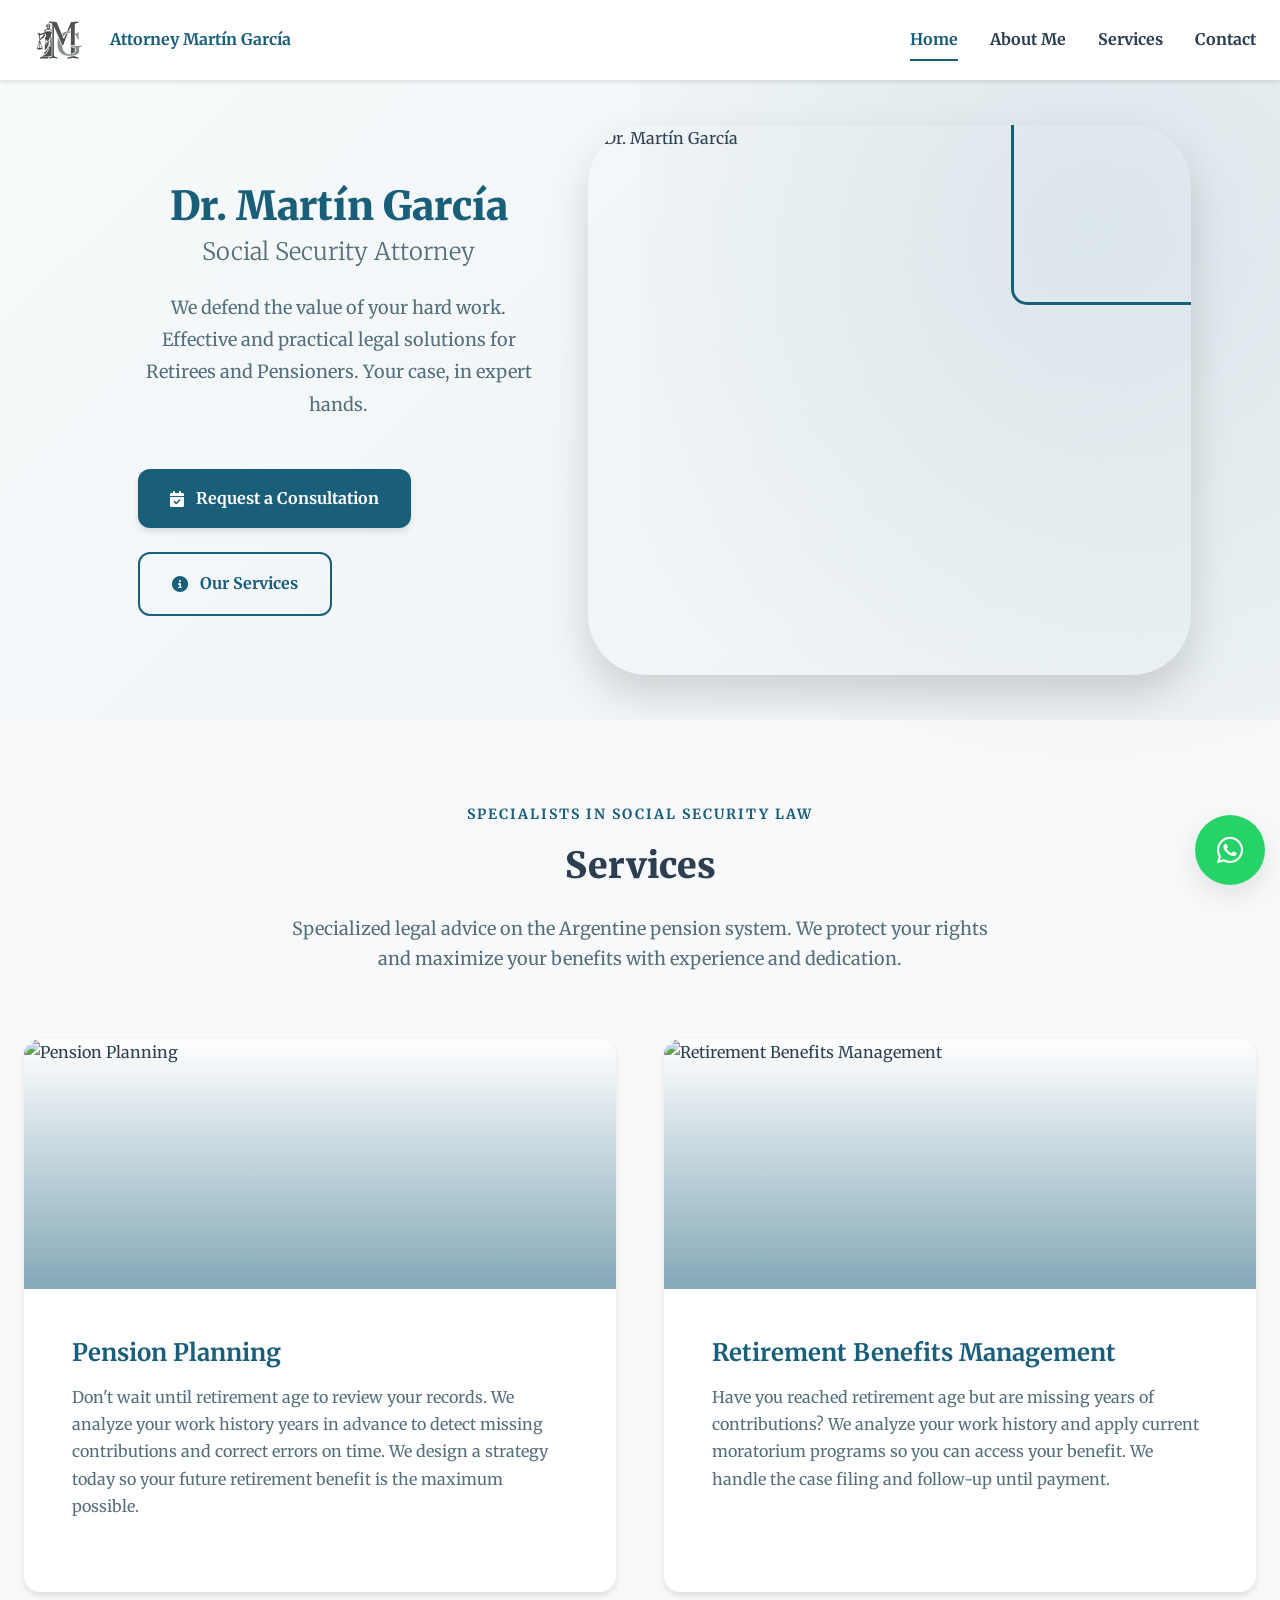
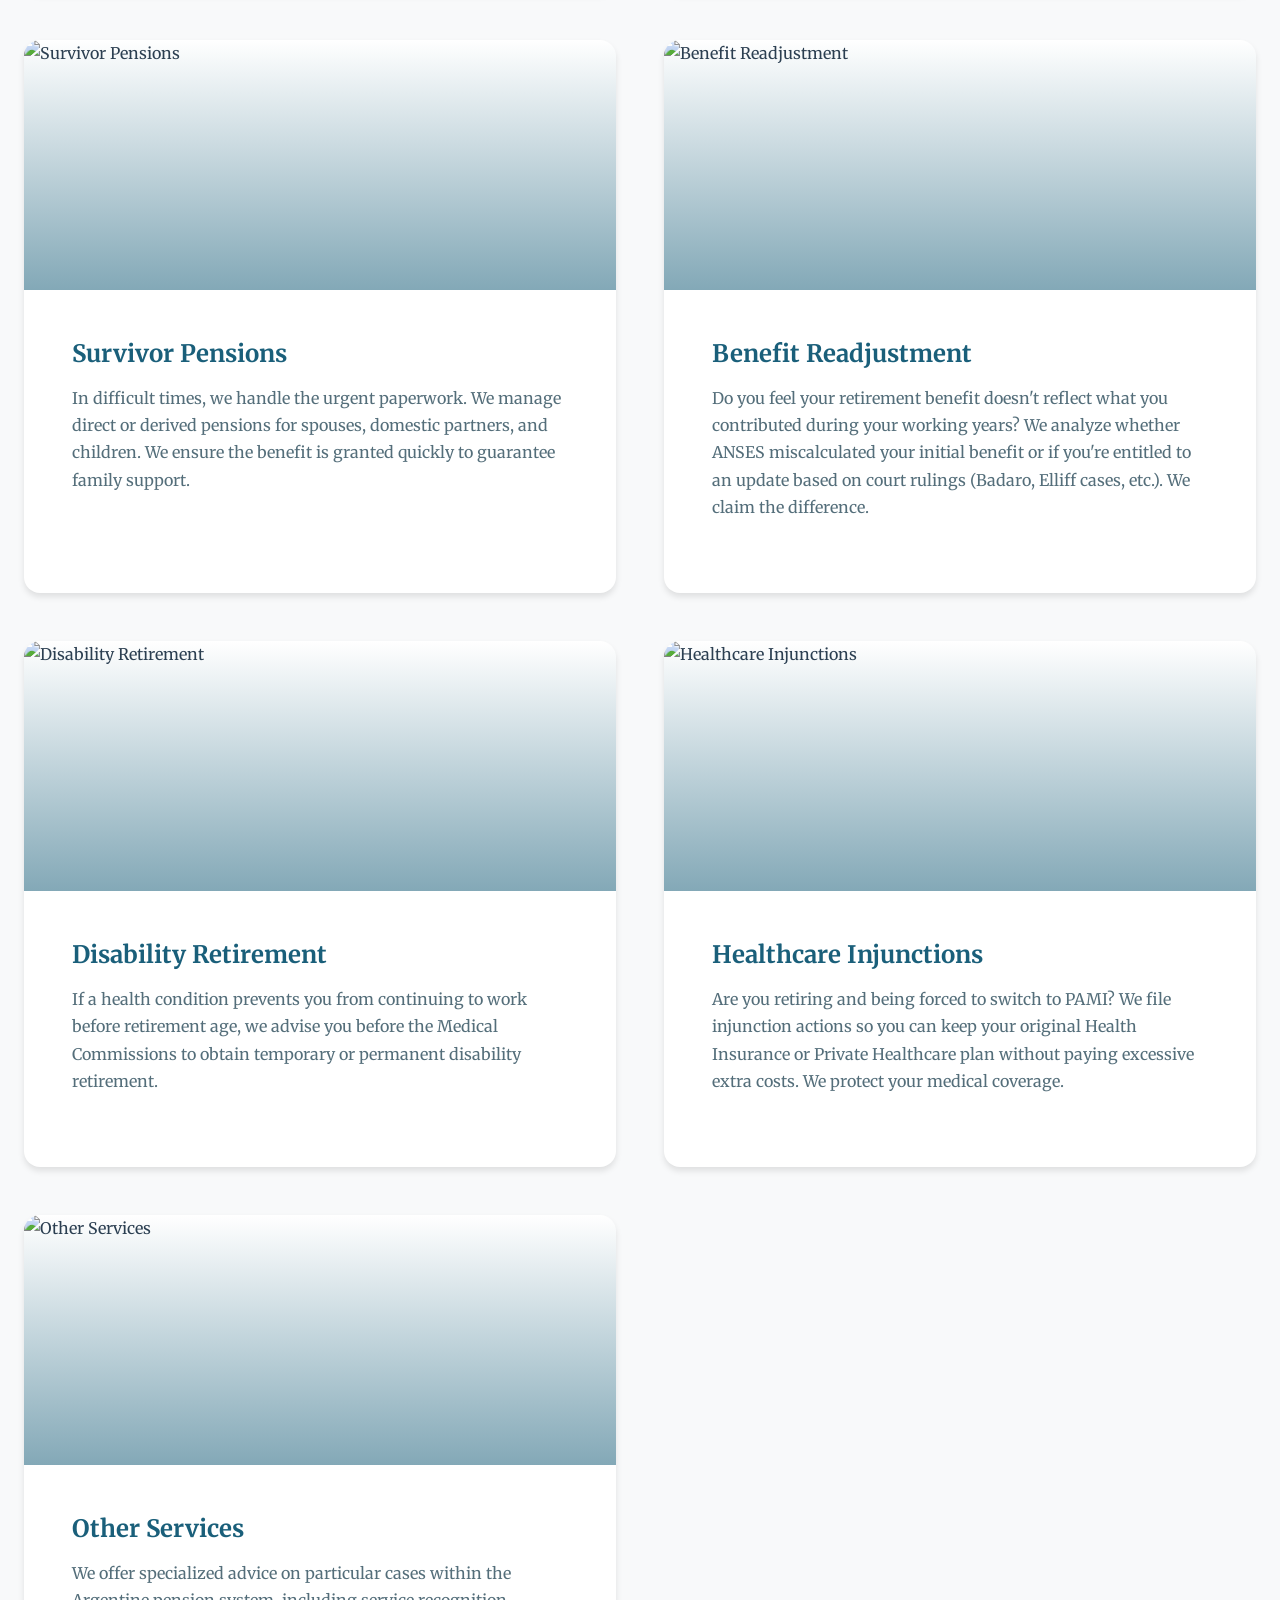
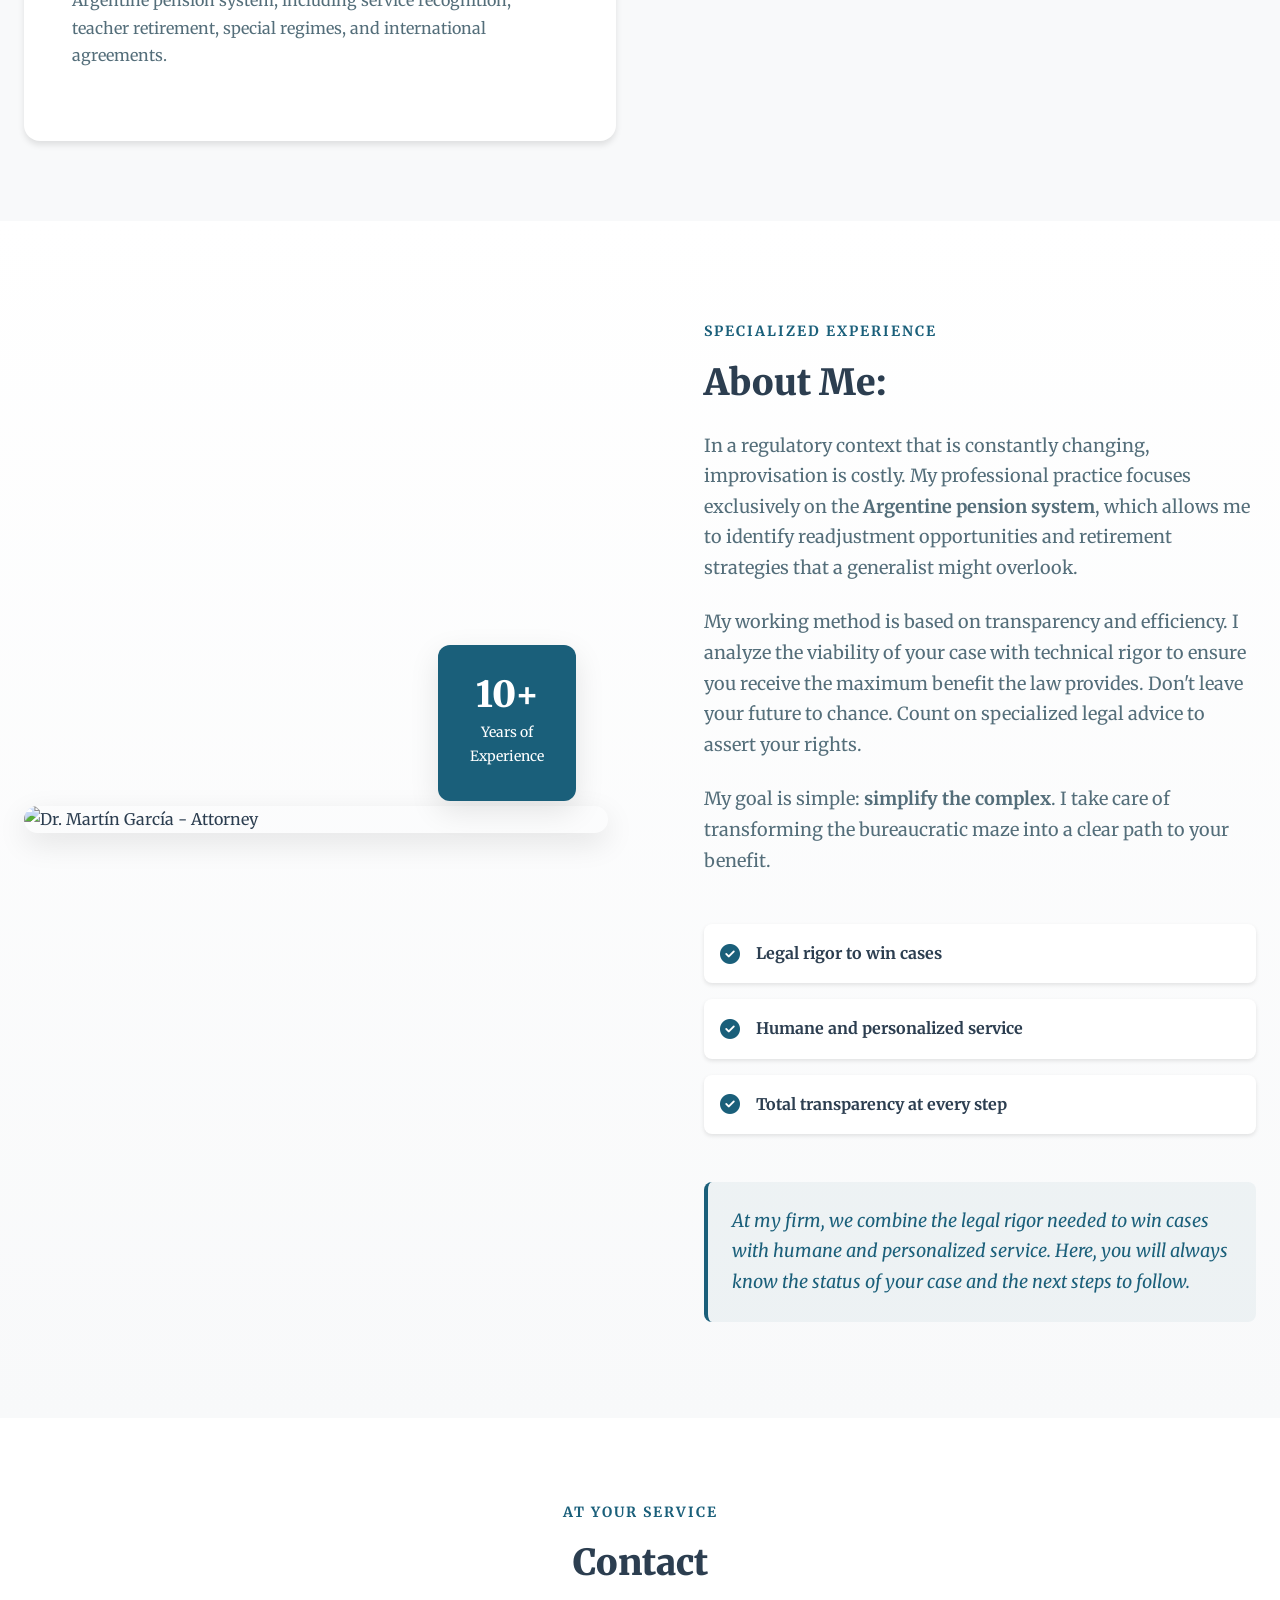
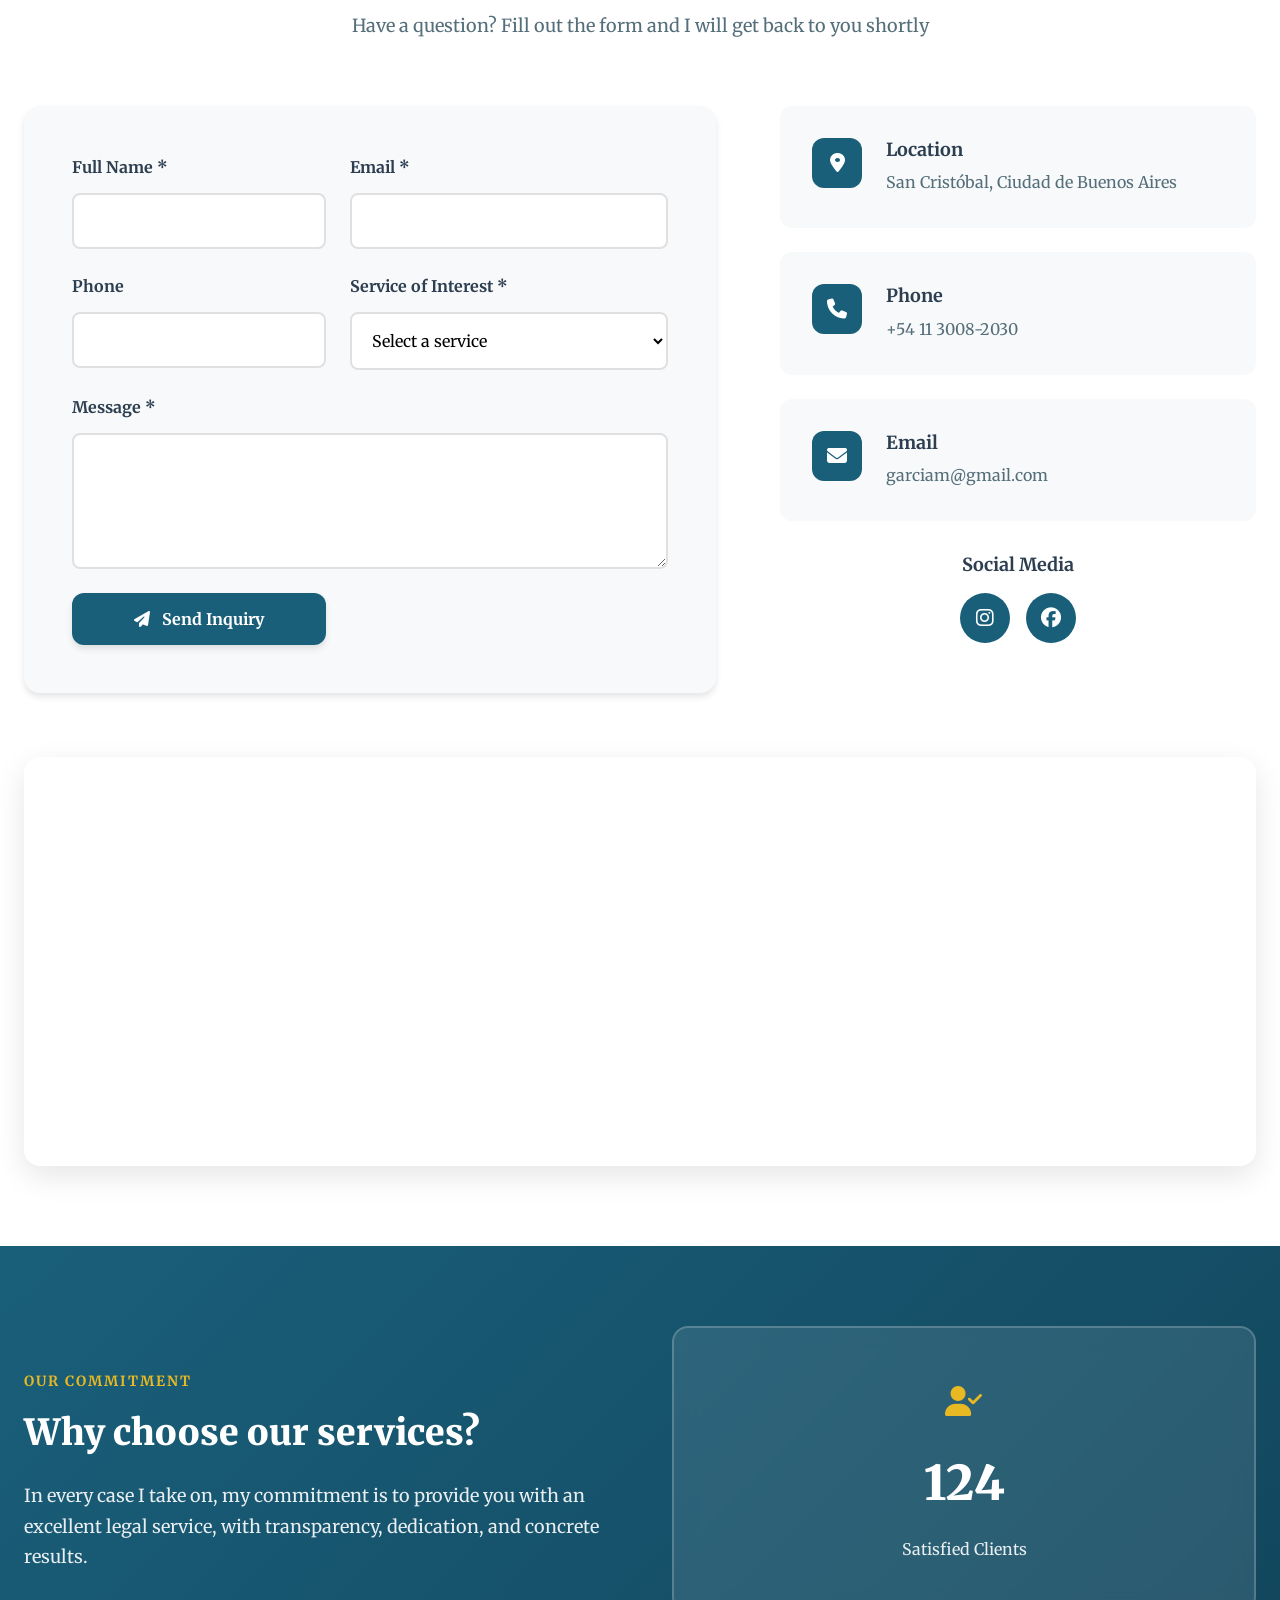
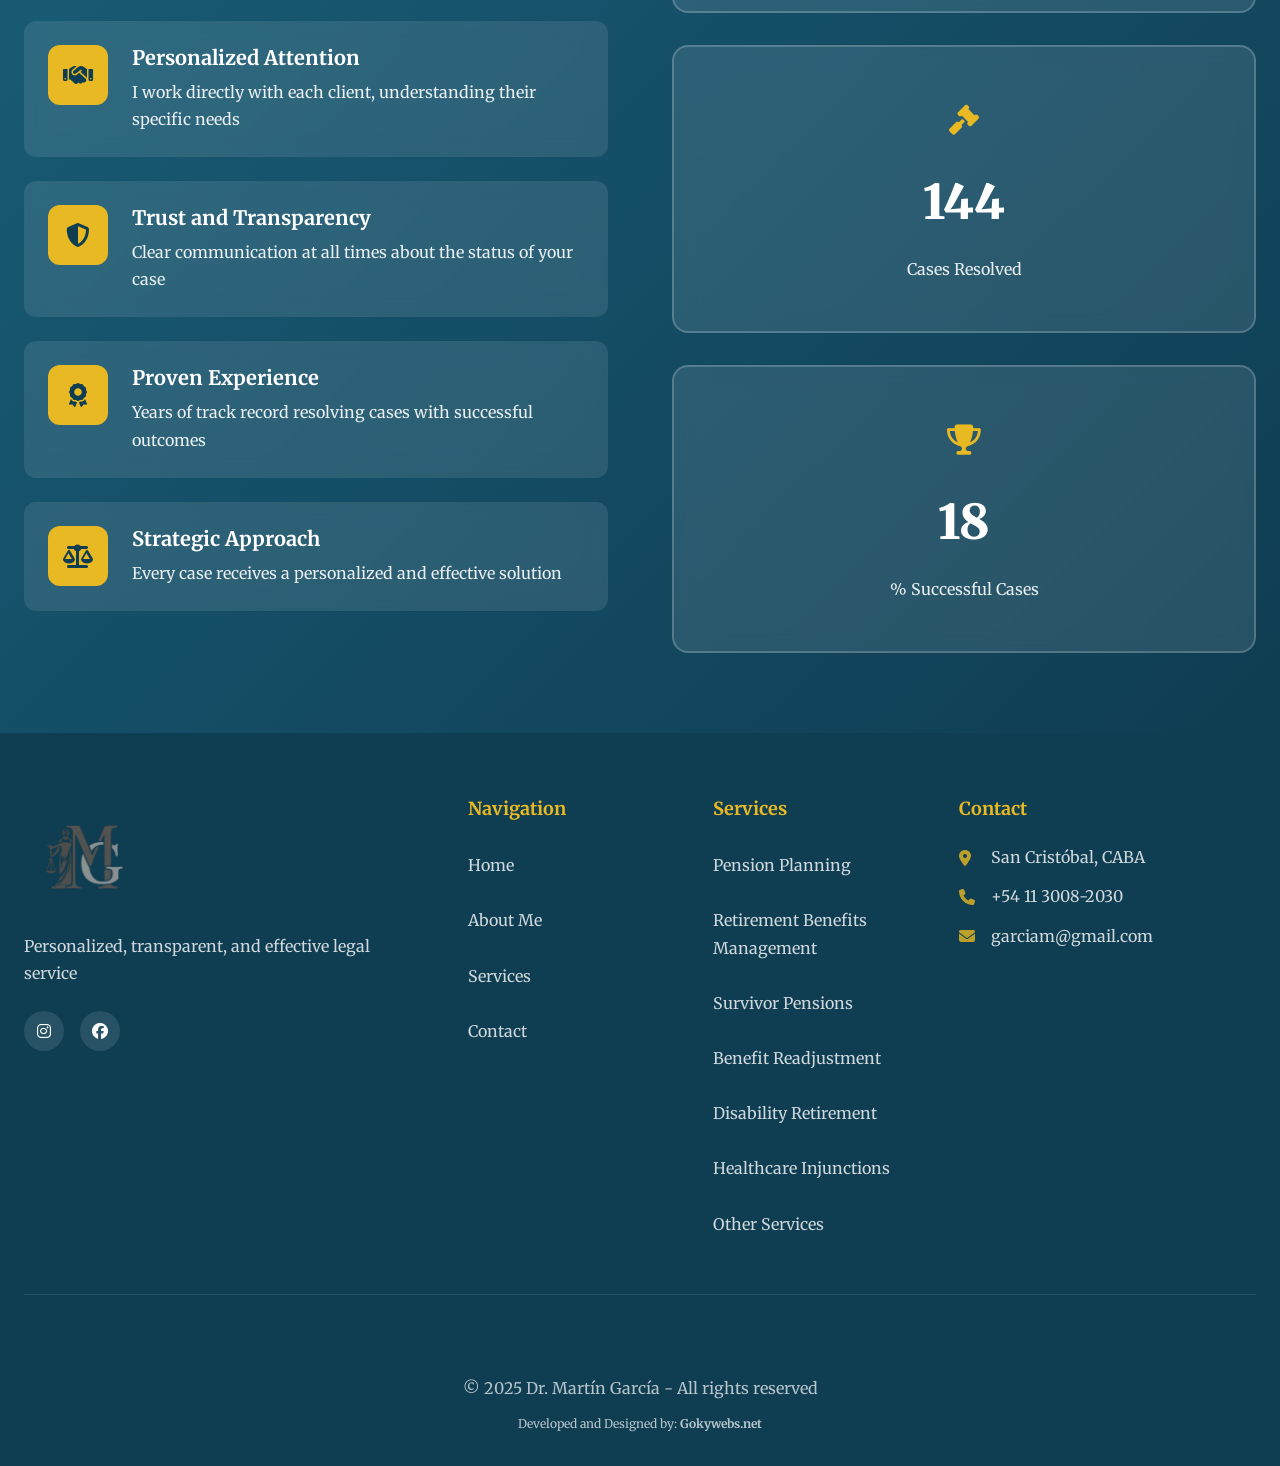
==== commit 284fec37: "Update index.html" ====
--- a/en/index.html
+++ b/en/index.html
@@ -14,18 +14,18 @@
     <meta property="og:title" content="Dr. Martín García - Social Security Attorney in Buenos Aires">
     <meta property="og:description" content="Specialist in retirement benefits, pensions, and the Argentine pension system. Professional legal advice with over 10 years of experience.">
     <meta property="og:type" content="website">
-    <meta property="og:url" content="https://www.mgabogado.com.ar/en">
-    <meta property="og:image" content="https://www.mgabogado.com.ar/images/Logos/Martin Garcia Servicios Legales - Isotipo.jpg">
+    <meta property="og:url" content="https://mgabogado.com.ar/en">
+    <meta property="og:image" content="https://mgabogado.com.ar/images/Logos/Martin Garcia Servicios Legales - Isotipo.jpg">
     <meta property="og:locale" content="en_US">
     
     <!-- Twitter Card Meta Tags -->
     <meta name="twitter:card" content="summary_large_image">
     <meta name="twitter:title" content="Dr. Martín García - Social Security Attorney">
     <meta name="twitter:description" content="Specialist in retirement benefits, pensions, and the Argentine pension system in Buenos Aires.">
-    <meta name="twitter:image" content="https://www.mgabogado.com.ar/images/Logos/Martin Garcia Servicios Legales - Isotipo.jpg">
+    <meta name="twitter:image" content="https://mgabogado.com.ar/images/Logos/Martin Garcia Servicios Legales - Isotipo.jpg">
     
     <!-- Canonical URL -->
-    <link rel="canonical" href="https://www.mgabogado.com.ar/en">
+    <link rel="canonical" href="https://mgabogado.com.ar/en">
     
     <!-- Favicon -->
     <link rel="icon" type="image/png" href="../images/Logos/Martin Garcia Servicios Legales - Isotipo.png">
@@ -46,7 +46,7 @@
       "@type": "Attorney",
       "name": "Dr. Martín García",
       "description": "Attorney specializing in Social Security Law in Buenos Aires",
-      "image": "https://www.mgabogado.com.ar/images/Logos/Martin Garcia Servicios Legales - Isotipo.jpg",
+      "image": "https://mgabogado.com.ar/images/Logos/Martin Garcia Servicios Legales - Isotipo.jpg",
       "address": {
         "@type": "PostalAddress",
         "addressLocality": "San Cristóbal",
@@ -55,7 +55,7 @@
       },
       "telephone": "+54-11-3008-2030",
       "email": "garciam@gmail.com",
-      "url": "https://www.mgabogado.com.ar",
+      "url": "https://mgabogado.com.ar",
       "priceRange": "$$",
       "areaServed": {
         "@type": "City",
--- a/styles.css
+++ b/styles.css
@@ -611,12 +611,11 @@
     transition: none;
 }
 
-.service-card:nth-child(7) {
+.services__grid > .service-card-link:last-child {
     grid-column: 1 / -1;
-    max-width: 50%;
-    margin: 0 auto;
-}
-
+    justify-self: center;
+    width: 50%;
+}
 .service-card:hover {
     box-shadow: var(--shadow-xl);
     max-height: 500px;
@@ -1759,29 +1758,221 @@
     }
 }
 
-/* ULTIMA LINEA DE TU CSS */
-
-/* PEGAR ACA TODO EL CSS FAQ */
-
+/* --- CONFIGURACIÓN MÓVIL OPTIMIZADA --- */
+
+@media screen and (max-width: 768px) {
+    /* 1. Ocultar sección de Logros (Why Us) */
+    .why-us {
+        display: none !important;
+    }
+
+    /* 2. Ocultar listas de servicios para acortar tarjetas */
+    .service-card__list {
+        display: none !important;
+    }
+
+    /* 3. Asegurar que las tarjetas ocupen el ancho total y no tengan efectos molestos en móvil */
+    .service-card {
+        width: 100% !important;
+        transform: none !important;
+        padding-bottom: 15px !important;
+    }
+    
+    .service-card:hover {
+        transform: none !important;
+        box-shadow: var(--shadow-md) !important;
+    }
+
+    .service-card:hover .service-card__content {
+        transform: translateY(0) !important;
+    }
+    
+    /* 4. Ajustar el grid de servicios para que no quede fino */
+    .services__grid {
+        grid-template-columns: 1fr !important;
+        gap: 20px !important;
+        padding: 0 15px !important;
+    }
+}
+/* --- CORRECCION SERVICIOS FINOS --- */
+.services__grid > .service-card-link:last-child {
+    grid-column: 1 / -1 !important;
+    max-width: 100% !important;
+    width: 100% !important;
+    margin: 0 auto;
+}
+/* --- FAQ CON ESTILO --- */
 .faq {
-   ...
+    margin-top: 60px;
+    padding: 0 15px;
 }
 .faq__item {
-    margin-bottom: 1.2rem;
-    padding: 1rem 1.2rem;
+    margin-bottom: 1.5rem !important; /* Espacio entre preguntas */
+    padding: 1.5rem !important;        /* Espacio interno */
     border-radius: 12px;
-    background: #fff;
-    box-shadow: 0 2px 10px rgba(0,0,0,0.05);
-}
-
+    background: #ffffff;
+    box-shadow: var(--shadow-sm);
+    border: 1px solid var(--color-border);
+}
 .faq__item summary {
     cursor: pointer;
     font-weight: 700;
-    font-size: 1.05rem;
-    line-height: 1.5;
-}
-
+    font-size: 1.1rem;
+    color: var(--color-primary);
+    list-style: none; /* Quita el triángulo por defecto si molesta */
+}
 .faq__item p {
     margin-top: 1rem;
     line-height: 1.8;
-}
+    color: var(--color-text-light);
+}
+
+/* --- CORRECCIONES MÓVIL (Logros, Listas, Tarjetas) --- */
+@media screen and (max-width: 768px) {
+    /* Ocultar secciones innecesarias en móvil */
+    .why-us, .service-card__list {
+        display: none !important;
+    }
+
+    /* Arreglar tarjetas de servicios */
+    .services__grid {
+        grid-template-columns: 1fr !important;
+        gap: 20px !important;
+        padding: 0 15px !important;
+    }
+
+    .service-card {
+        width: 100% !important;
+        transform: none !important;
+        padding-bottom: 15px !important;
+    }
+    
+    .service-card:hover {
+        transform: none !important;
+        box-shadow: var(--shadow-md) !important;
+    }
+
+    .service-card:hover .service-card__content {
+        transform: translateY(0) !important;
+    }
+    
+    /* Arreglar la tarjeta finita */
+    .services__grid > .service-card-link:last-child {
+        grid-column: 1 / -1 !important;
+        max-width: 100% !important;
+    }
+}
+/* --- Ajuste específico para la tarjeta final --- */
+@media screen and (min-width: 769px) {
+    .services__grid > .service-card-link:last-child {
+        grid-column: span 1 !important; 
+        max-width: 100% !important;
+        width: 100% !important;
+        margin: 0;
+    }
+}
+.related-title{
+    font-size:2rem;
+    font-weight:700;
+    color:#1a5f7a;
+    text-align:center;
+    margin-bottom:40px;
+    position:relative;
+}
+
+.related-title::after{
+    content:"";
+    display:block;
+    width:80px;
+    height:4px;
+    background:#e8b923;
+    margin:15px auto 0;
+    border-radius:999px;
+}
+
+
+.related-card{
+
+    background:#fff;
+
+    border-radius:18px;
+
+    overflow:hidden;
+
+    box-shadow:0 10px 25px rgba(0,0,0,.08);
+
+    transition:.3s;
+
+}
+
+.related-card:hover{
+
+    transform:translateY(-8px);
+
+}
+
+.related-card img {
+    width: 100%;
+    height: 220px;
+    object-fit: cover;
+    object-position: center;
+    /* Eliminamos las líneas de image-rendering */
+    image-rendering: auto; 
+    -webkit-backface-visibility: visible;
+}
+
+.related-content{
+
+    padding:25px;
+
+}
+
+.related-date{
+
+    font-size:.9rem;
+
+    color:#888;
+
+}
+
+.related-content h3{
+
+    margin:15px 0;
+
+    color:#1a5f7a;
+
+}
+
+.related-content p{
+
+    color:#666;
+
+    line-height:1.7;
+
+    margin-bottom:20px;
+
+}
+
+.related-button{
+
+    font-weight:bold;
+
+    color:#1a5f7a;
+
+}
+
+.related-button:hover{
+
+    color:#e8b923;
+
+}
+.related-grid{
+    display:grid;
+    grid-template-columns:repeat(auto-fill,minmax(380px,380px));
+    justify-content:center;
+    gap:30px;
+}
+
+.related-card{
+    width:100%;
+}
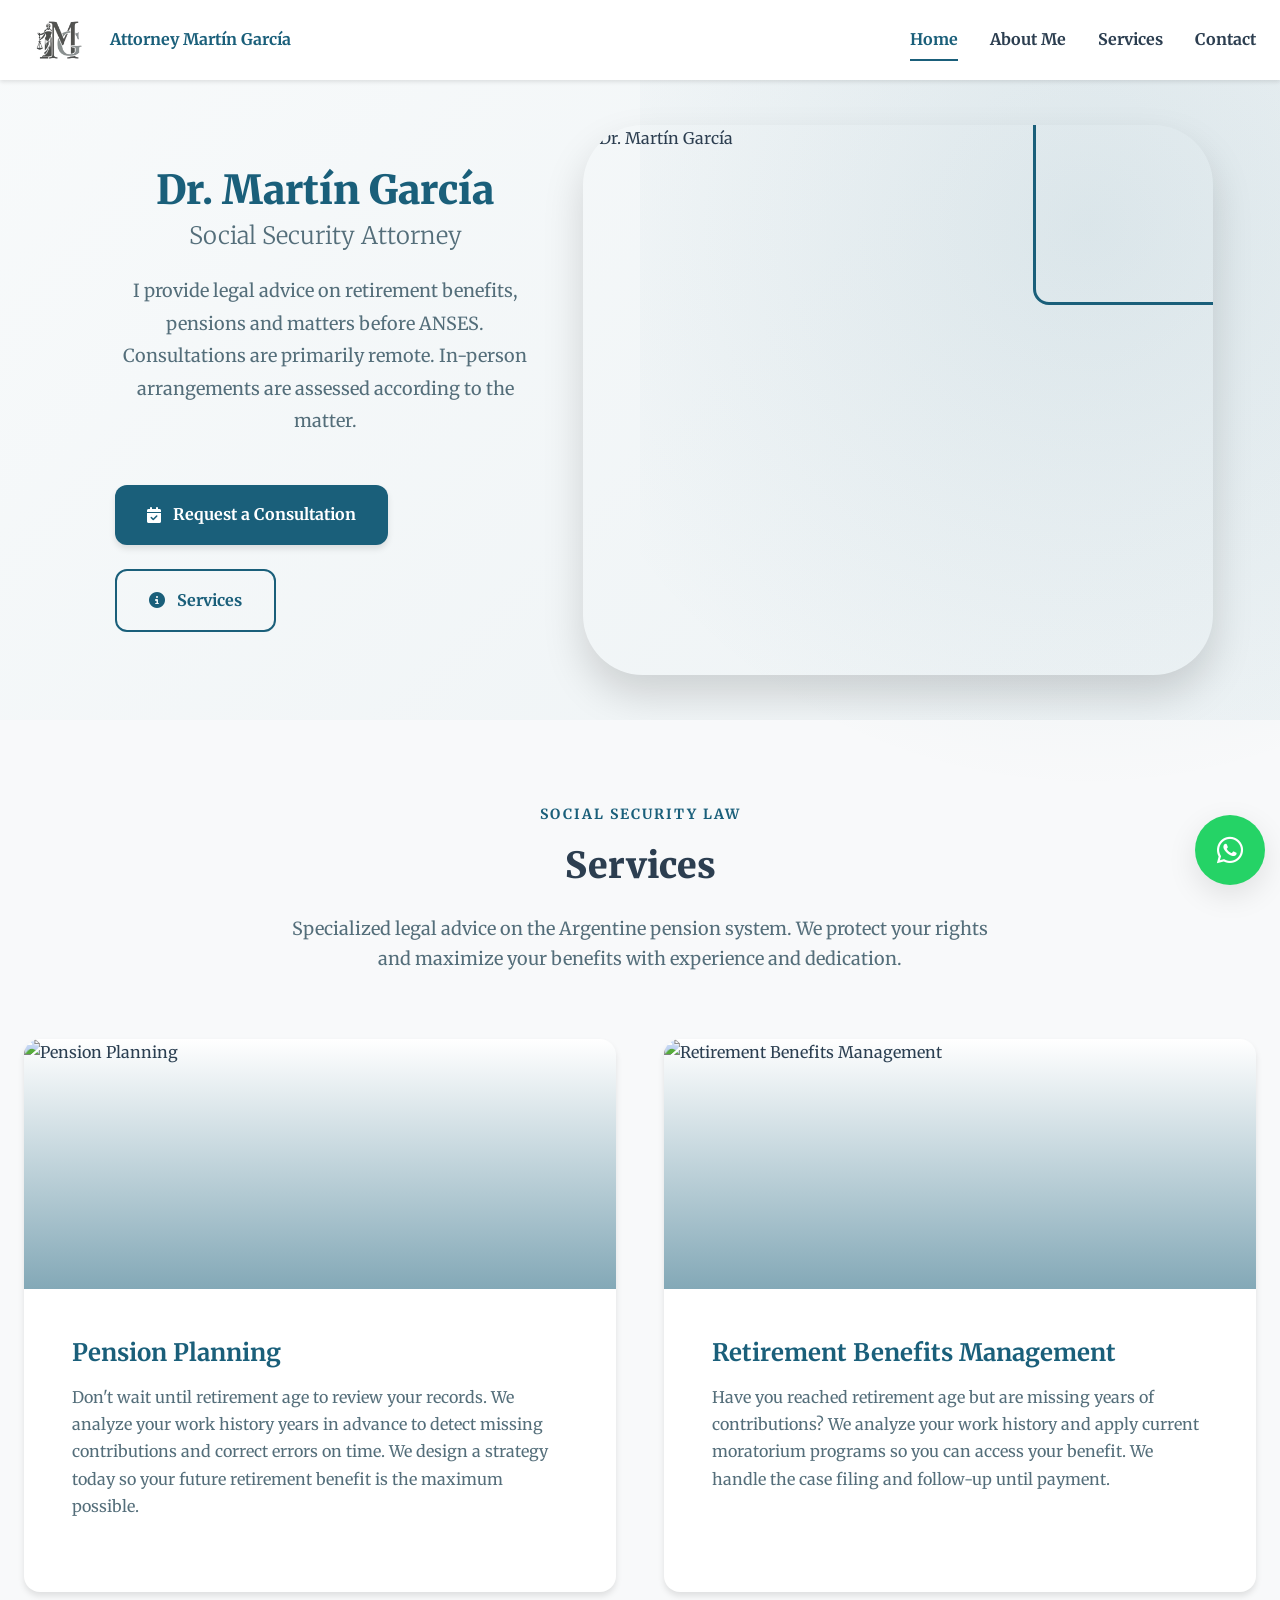
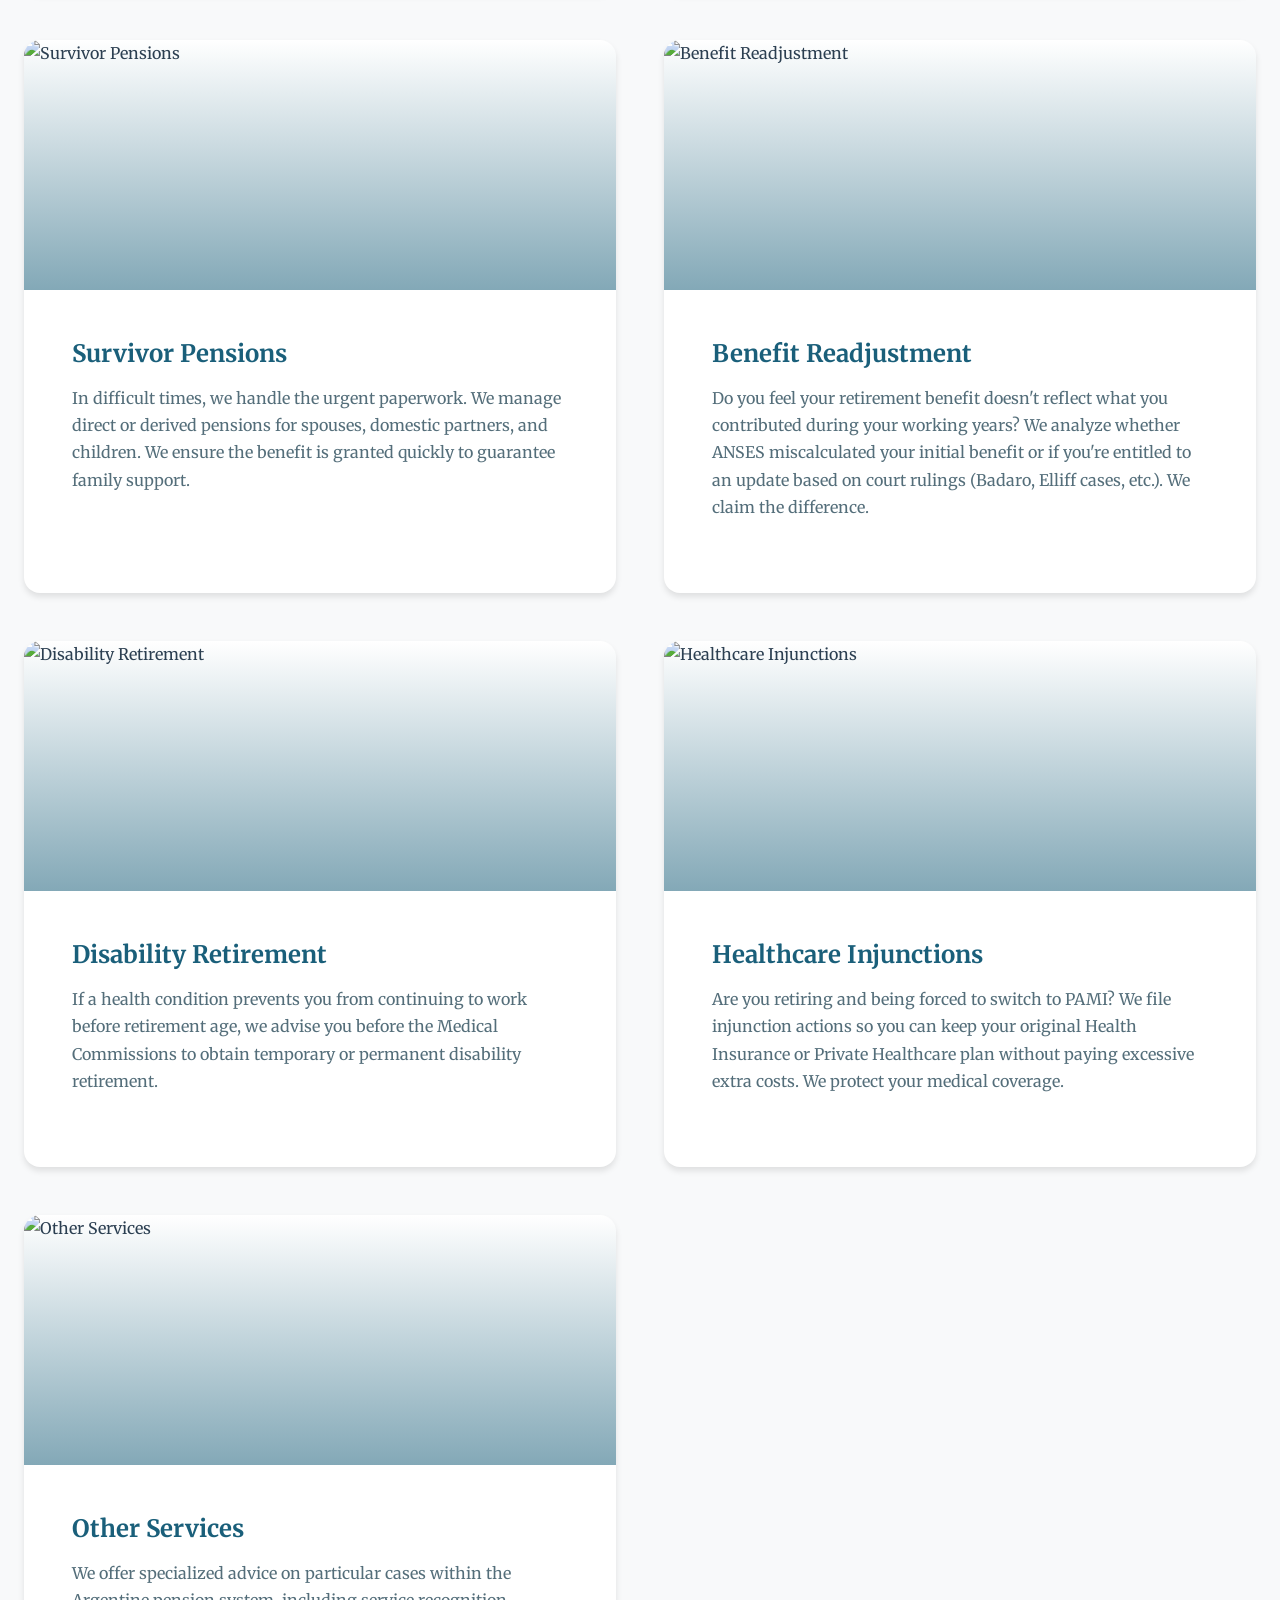
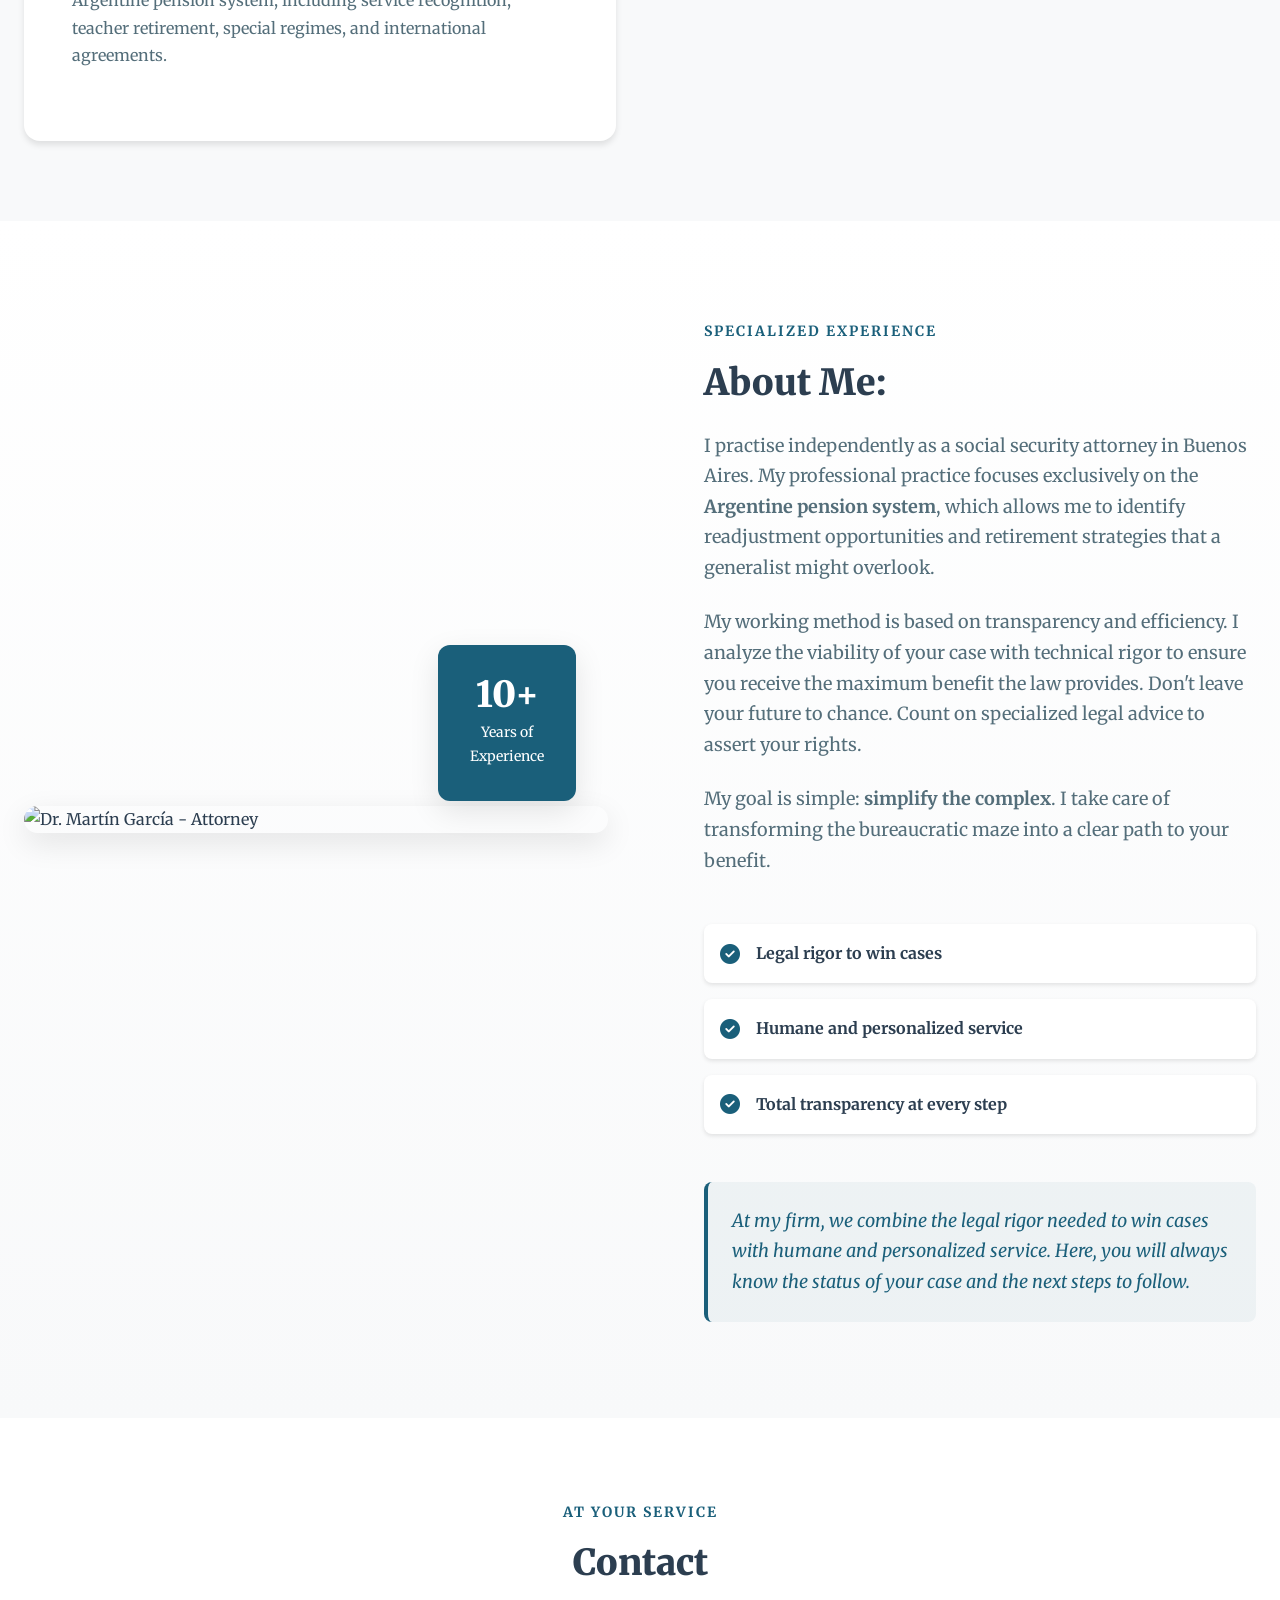
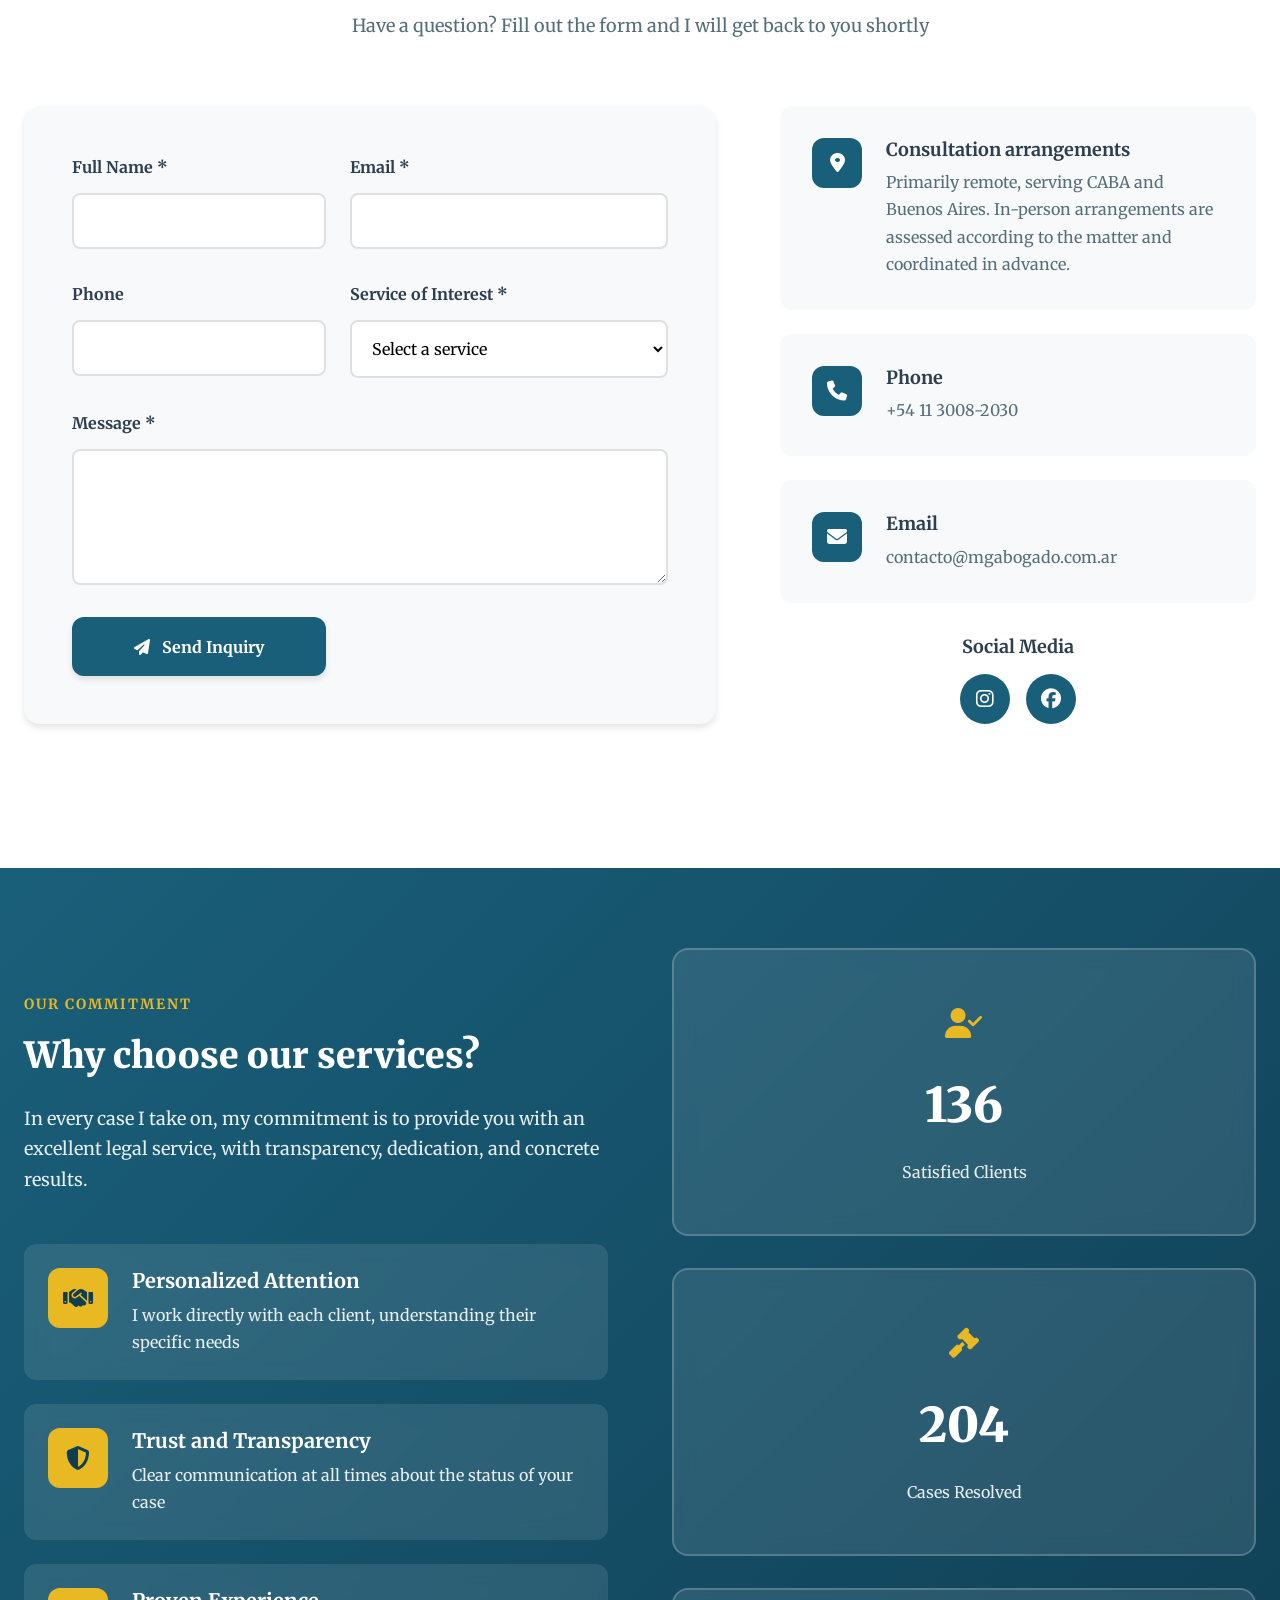
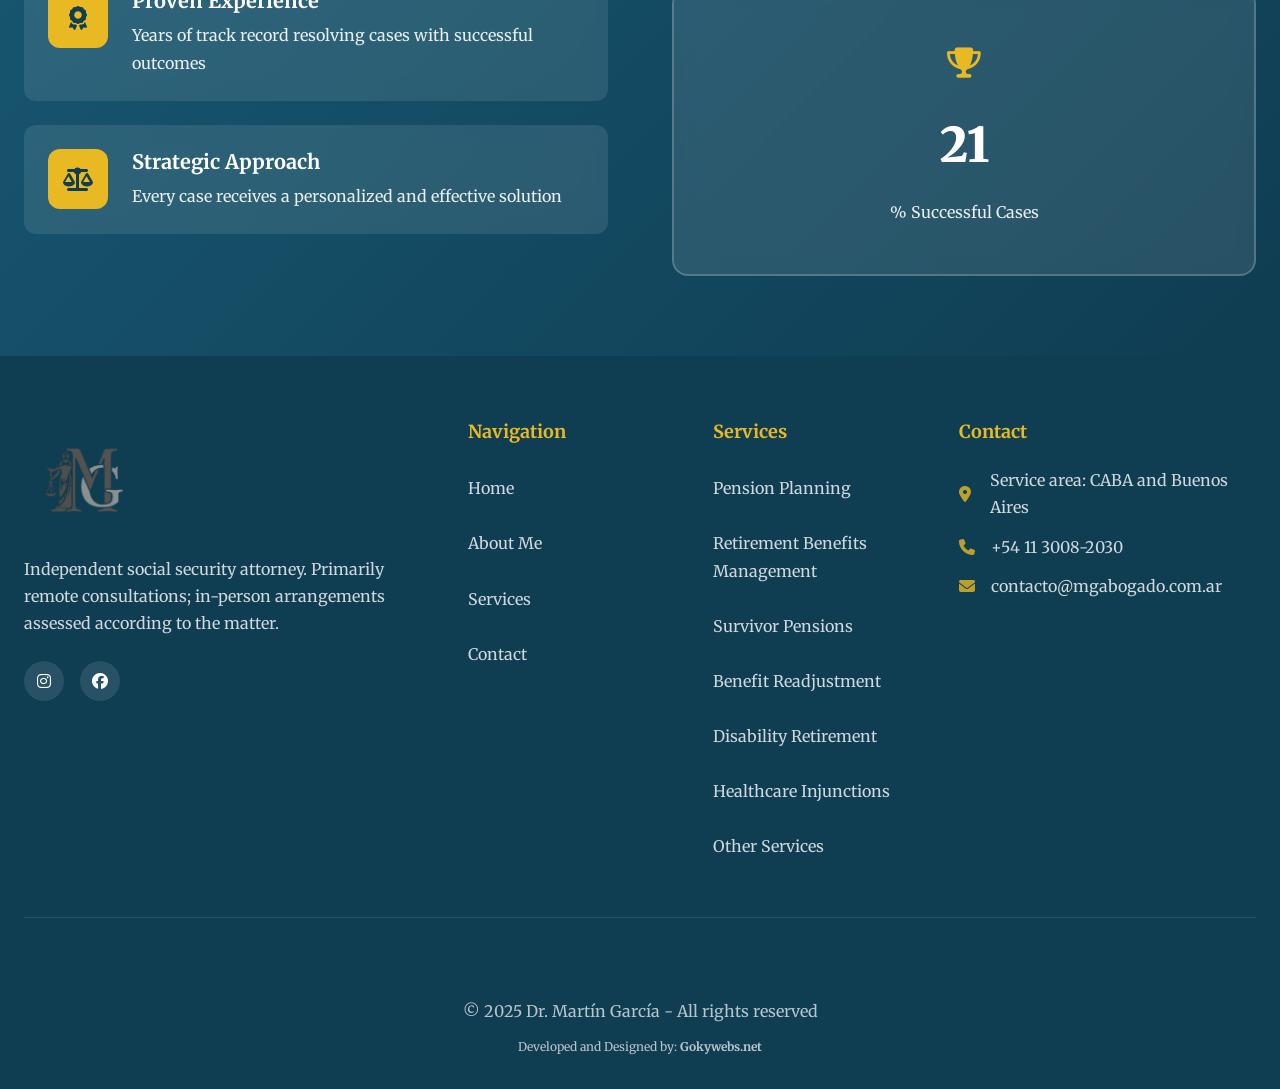
==== commit c4cfe810: "Unificar identidad profesional y modalidad de atención remota" ====
--- a/en/index.html
+++ b/en/index.html
@@ -41,26 +41,19 @@
     
     <!-- Schema.org JSON-LD for Google -->
     <script type="application/ld+json">
+{
+  "@context": "https://schema.org",
+  "@graph": [
     {
-      "@context": "https://schema.org",
-      "@type": "Attorney",
+      "@type": "Person",
+      "@id": "https://mgabogado.com.ar/#person",
       "name": "Dr. Martín García",
-      "description": "Attorney specializing in Social Security Law in Buenos Aires",
-      "image": "https://mgabogado.com.ar/images/Logos/Martin Garcia Servicios Legales - Isotipo.jpg",
-      "address": {
-        "@type": "PostalAddress",
-        "addressLocality": "San Cristóbal",
-        "addressRegion": "Buenos Aires",
-        "addressCountry": "AR"
-      },
-      "telephone": "+54-11-3008-2030",
-      "email": "garciam@gmail.com",
-      "url": "https://mgabogado.com.ar",
-      "priceRange": "$$",
-      "areaServed": {
-        "@type": "City",
-        "name": "Buenos Aires"
-      },
+      "url": "https://mgabogado.com.ar/",
+      "description": "Independent attorney practising Social Security Law in CABA and Buenos Aires. Consultations are primarily remote; in-person arrangements are assessed according to the matter.",
+      "jobTitle": "Social Security Attorney",
+      "image": "https://mgabogado.com.ar/images/FotoPerfil.webp",
+      "telephone": "+541130082030",
+      "email": "contacto@mgabogado.com.ar",
       "knowsAbout": [
         "Social Security Law",
         "Retirement Benefits",
@@ -71,9 +64,35 @@
       ],
       "sameAs": [
         "https://www.instagram.com/ab.martingarcia/",
-        "https://www.facebook.com/AbogadoGarciaMartin/"
+        "https://www.facebook.com/AbogadoGarciaMartin/",
+        "https://ar.linkedin.com/in/martin-gabriel-garcia"
       ]
+    },
+    {
+      "@type": "WebSite",
+      "@id": "https://mgabogado.com.ar/#website",
+      "url": "https://mgabogado.com.ar/",
+      "name": "Dr. Martín García - Abogado Previsional",
+      "publisher": {
+        "@id": "https://mgabogado.com.ar/#person"
+      },
+      "inLanguage": "es-AR"
+    },
+    {
+      "@type": "WebPage",
+      "@id": "https://mgabogado.com.ar/en#webpage",
+      "url": "https://mgabogado.com.ar/en",
+      "name": "Dr. Martín García - Social Security Attorney | Retirement Benefits & Pensions in Buenos Aires",
+      "isPartOf": {
+        "@id": "https://mgabogado.com.ar/#website"
+      },
+      "about": {
+        "@id": "https://mgabogado.com.ar/#person"
+      },
+      "inLanguage": "en"
     }
+  ]
+}
     </script>
 </head>
 <body>
@@ -121,7 +140,7 @@
                         <span class="hero__title-sub">Social Security Attorney</span>
                     </h1>
                     <p class="hero__description">
-                        We defend the value of your hard work. <br>Effective and practical legal solutions for Retirees and Pensioners. Your case, in expert hands.
+                        I provide legal advice on retirement benefits, pensions and matters before ANSES. <br>Consultations are primarily remote. In-person arrangements are assessed according to the matter.
                     </p>
                     <div class="hero__buttons">
                         <a href="#contacto" class="btn btn--primary">
@@ -130,7 +149,7 @@
                         </a>
                         <a href="#servicios" class="btn btn--secondary">
                             <i class="fas fa-info-circle"></i>
-                            Our Services
+                            Services
                         </a>
                     </div>
                 </div>
@@ -189,7 +208,7 @@
     <section class="services" id="servicios">
         <div class="container">
             <div class="section__header" data-aos="fade-up">
-                <span class="section__subtitle">Specialists in Social Security Law</span>
+                <span class="section__subtitle">Social Security Law</span>
                 <h2 class="section__title">Services</h2>
                 <p class="section__description">
                     Specialized legal advice on the Argentine pension system. 
@@ -377,7 +396,7 @@
                     <span class="section__subtitle">Specialized experience</span>
                     <h2 class="section__title">About Me:</h2>
                     <p class="about__text">
-                        In a regulatory context that is constantly changing, improvisation is costly. My professional practice 
+                        I practise independently as a social security attorney in Buenos Aires. My professional practice 
                         focuses exclusively on the <strong>Argentine pension system</strong>, which allows me to identify 
                         readjustment opportunities and retirement strategies that a generalist might overlook.
                     </p>
@@ -437,8 +456,8 @@
                             <i class="fas fa-map-marker-alt"></i>
                         </div>
                         <div class="contact__info-content">
-                            <h4>Location</h4>
-                            <p>San Cristóbal, Ciudad de Buenos Aires</p>
+                            <h4>Consultation arrangements</h4>
+                            <p>Primarily remote, serving CABA and Buenos Aires. In-person arrangements are assessed according to the matter and coordinated in advance.</p>
                         </div>
                     </div>
 
@@ -458,7 +477,7 @@
                         </div>
                         <div class="contact__info-content">
                             <h4>Email</h4>
-                            <p><a href="mailto:garciam@gmail.com">garciam@gmail.com</a></p>
+                            <p><a href="mailto:contacto@mgabogado.com.ar">contacto@mgabogado.com.ar</a></p>
                         </div>
                     </div>
 
@@ -519,18 +538,7 @@
                 </form>
             </div>
 
-            <!-- Map -->
-            <div class="contact__map" data-aos="fade-up">
-                <iframe 
-                    src="https://www.google.com/maps/embed?pb=!1m18!1m12!1m3!1d13139.344851089397!2d-58.40945!3d-34.62216!2m3!1f0!2f0!3f0!3m2!1i1024!2i768!4f13.1!3m3!1m2!1s0x95bccb1c92e6bb8d%3A0x85b40f5e5ae3f2de!2sSan%20Crist%C3%B3bal%2C%20CABA!5e0!3m2!1ses!2sar!4v1234567890123!5m2!1ses!2sar"
-                    width="100%" 
-                    height="400" 
-                    style="border:0;" 
-                    allowfullscreen="" 
-                    loading="lazy" 
-                    referrerpolicy="no-referrer-when-downgrade">
-                </iframe>
-            </div>
+
         </div>
     </section>
 
@@ -618,7 +626,7 @@
                 <div class="footer__brand">
                     <img src="../images/Logo.webp" alt="Martín García Logo" class="footer__logo">
                     <p class="footer__text">
-                        Personalized, transparent, and effective legal service
+                        Independent social security attorney. Primarily remote consultations; in-person arrangements assessed according to the matter.
                     </p>
                     <div class="footer__social">
                         <a href="https://www.instagram.com/ab.martingarcia/" target="_blank" rel="noopener noreferrer" class="footer__social-link">
@@ -656,9 +664,9 @@
                 <div class="footer__contact">
                     <h4 class="footer__title">Contact</h4>
                     <ul class="footer__list">
-                        <li><i class="fas fa-map-marker-alt"></i> San Cristóbal, CABA</li>
+                        <li><i class="fas fa-map-marker-alt"></i> Service area: CABA and Buenos Aires</li>
                         <li><i class="fas fa-phone"></i> +54 11 3008-2030</li>
-                        <li><i class="fas fa-envelope"></i> garciam@gmail.com</li>
+                        <li><i class="fas fa-envelope"></i> contacto@mgabogado.com.ar</li>
                     </ul>
                 </div>
             </div>
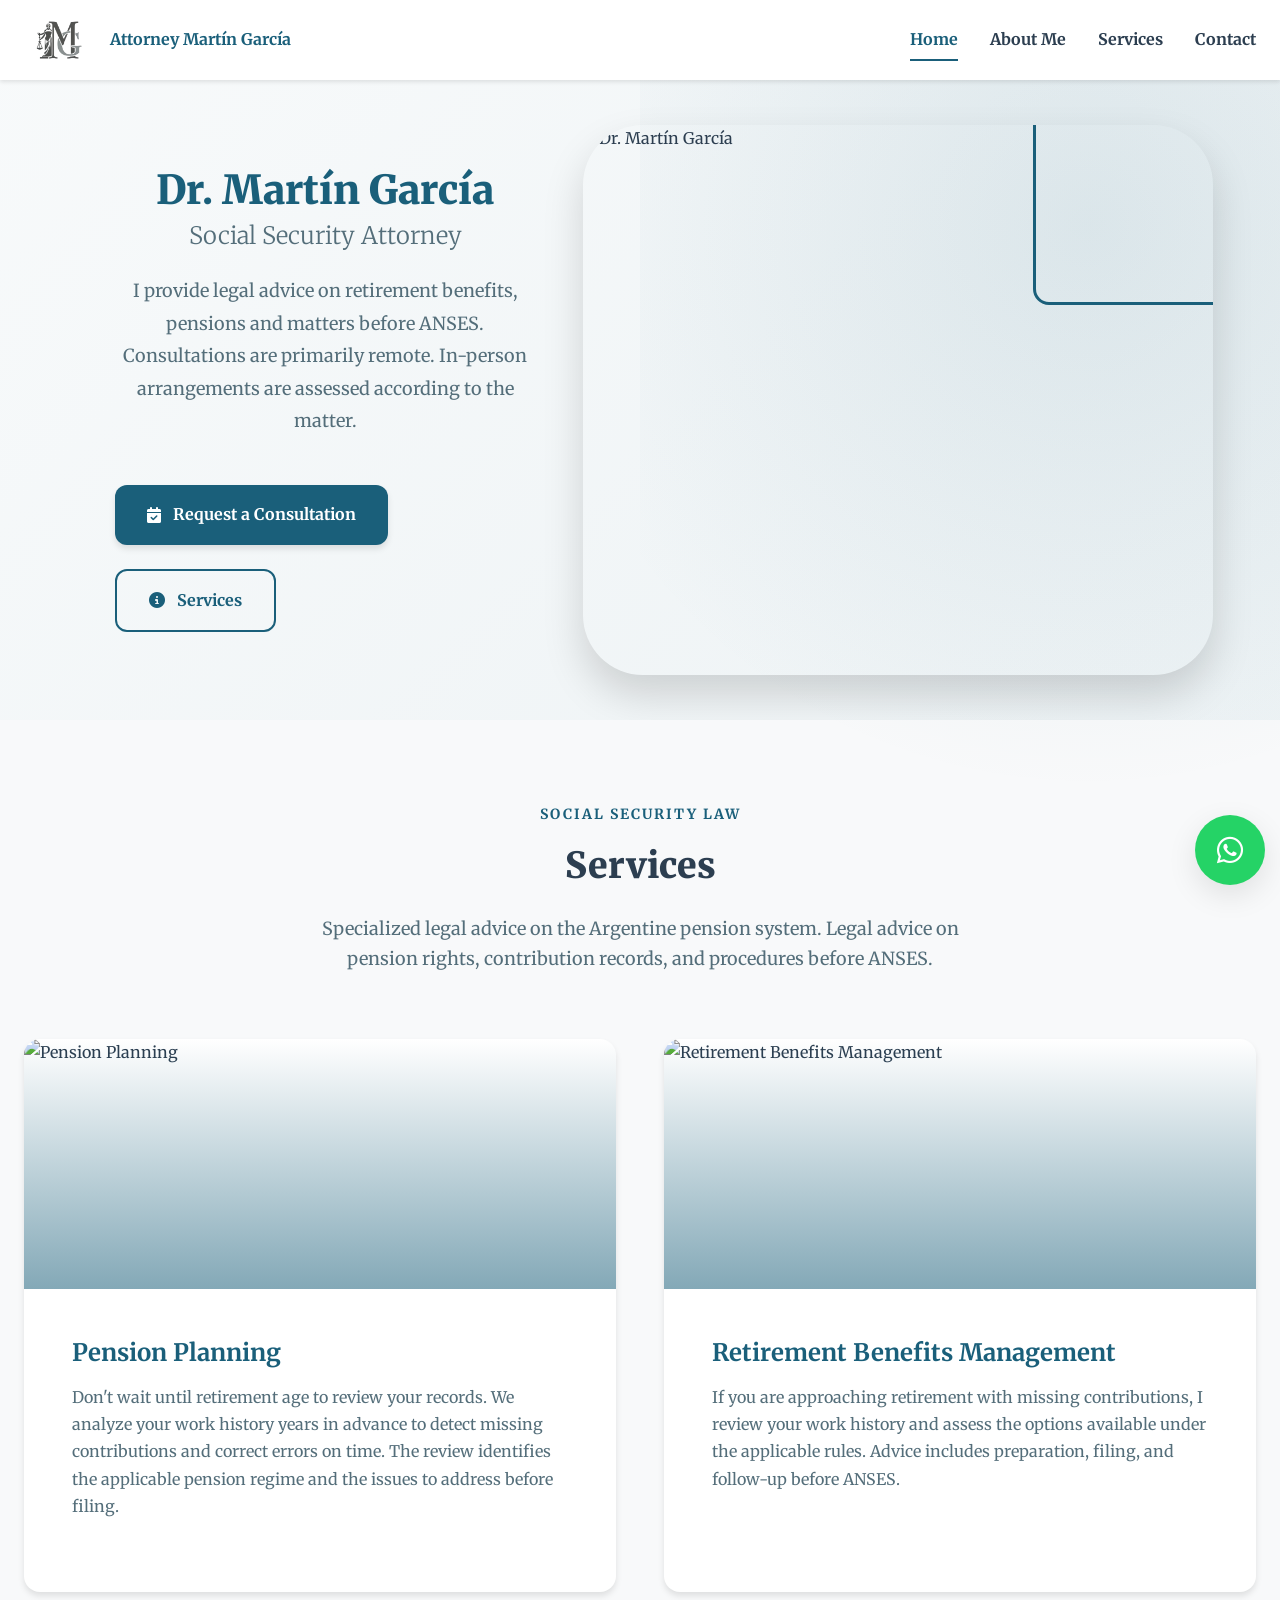
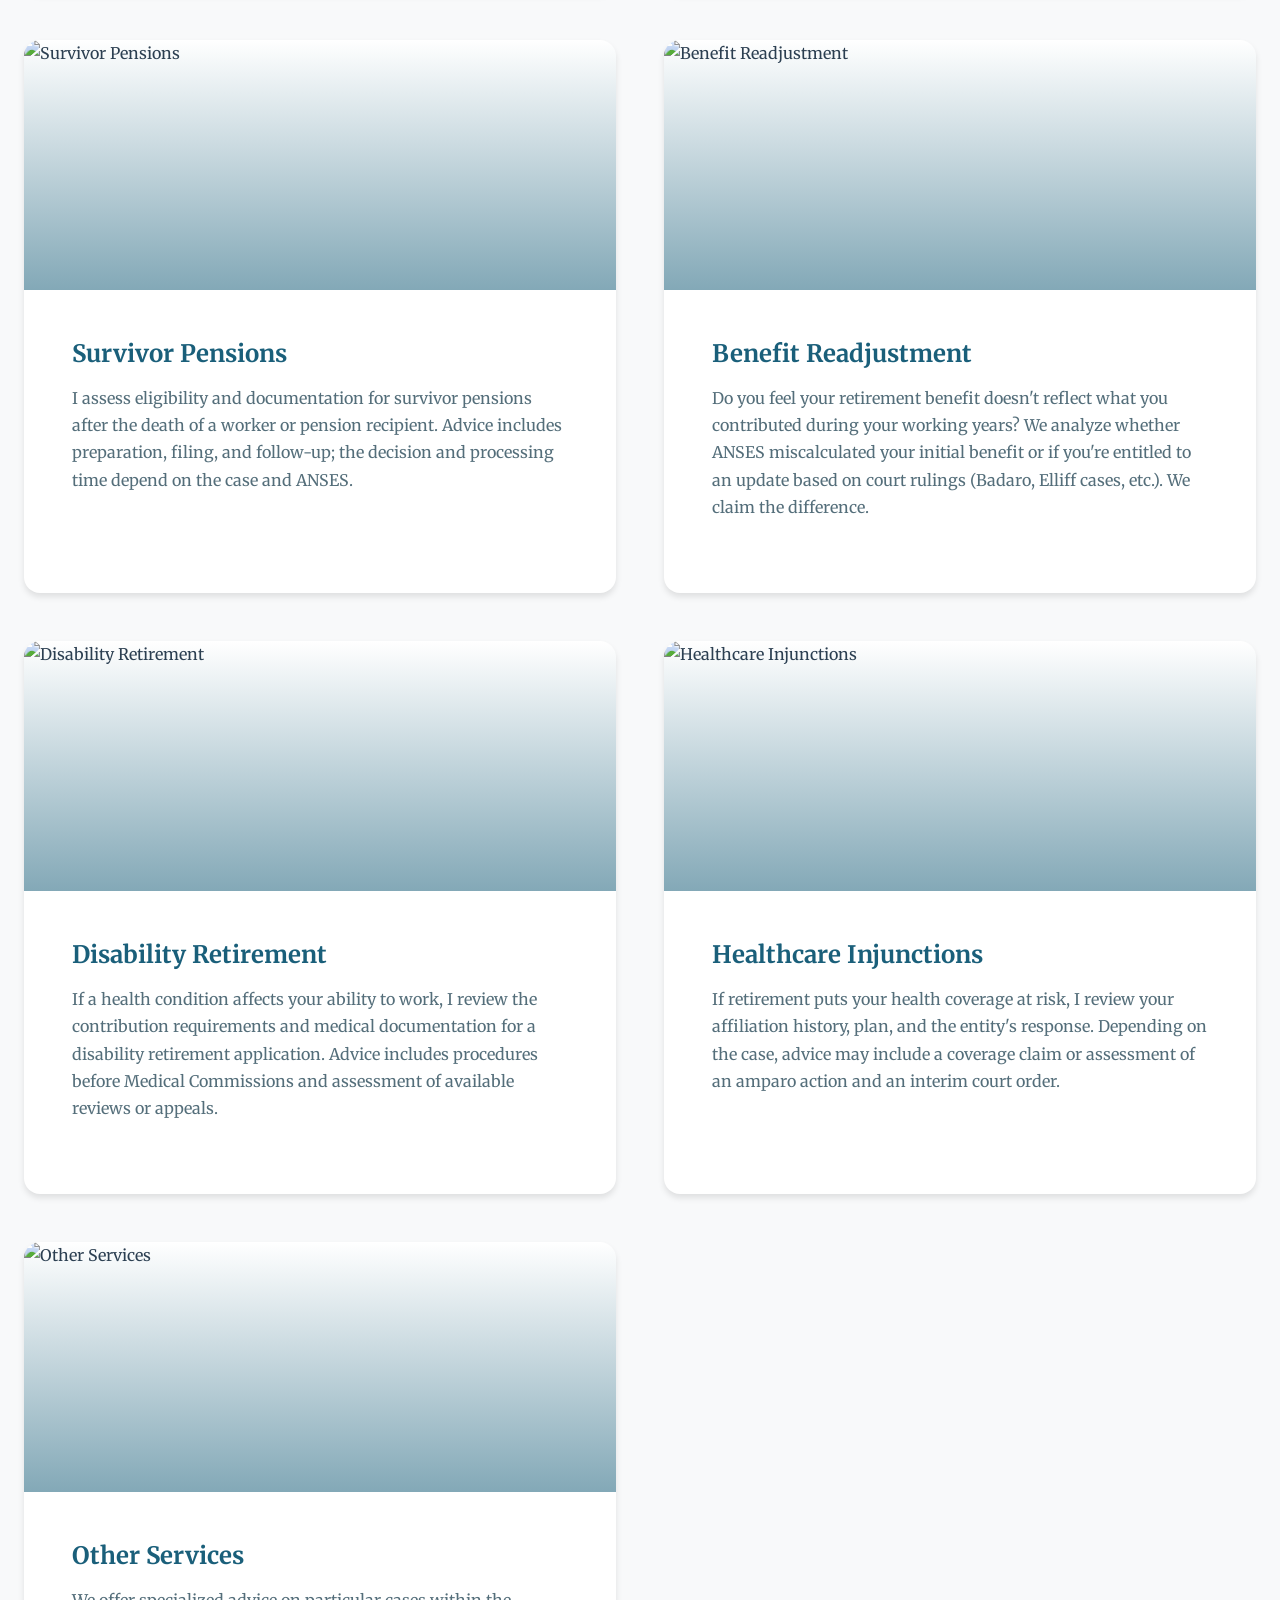
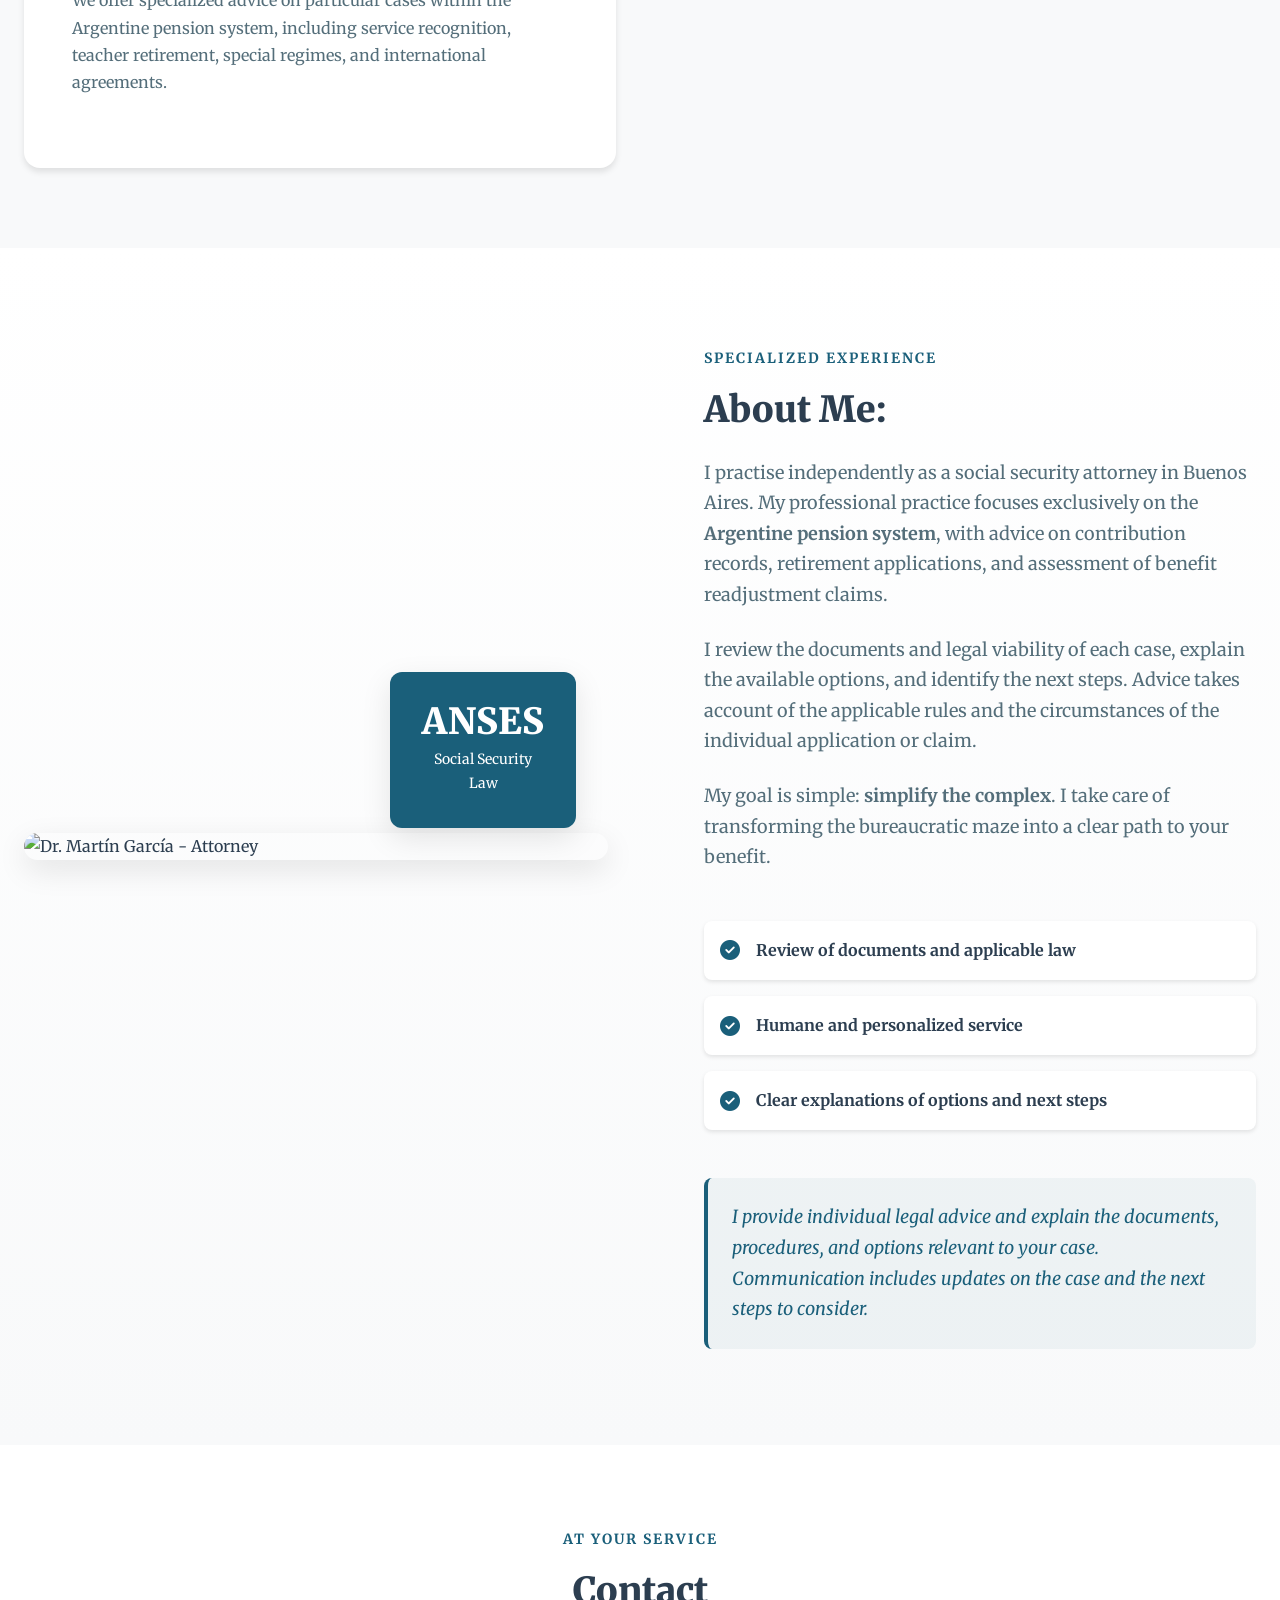
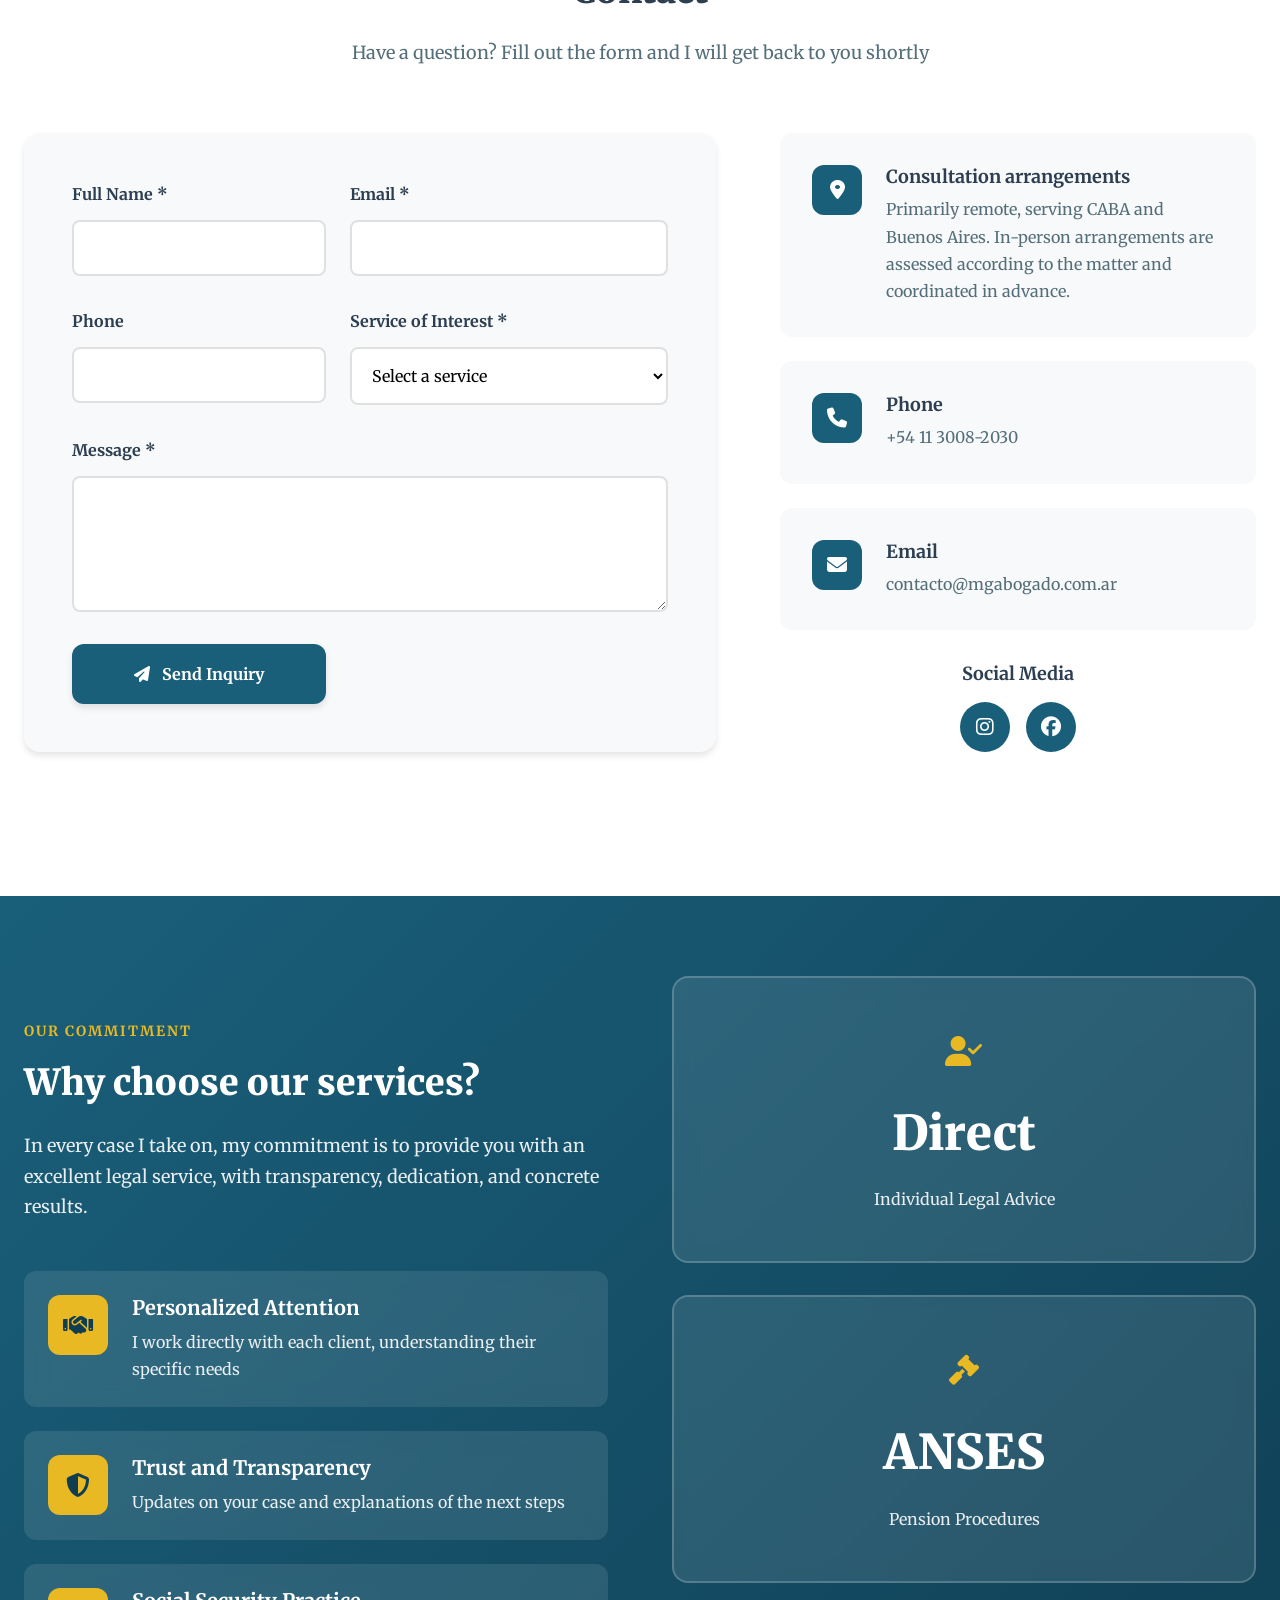
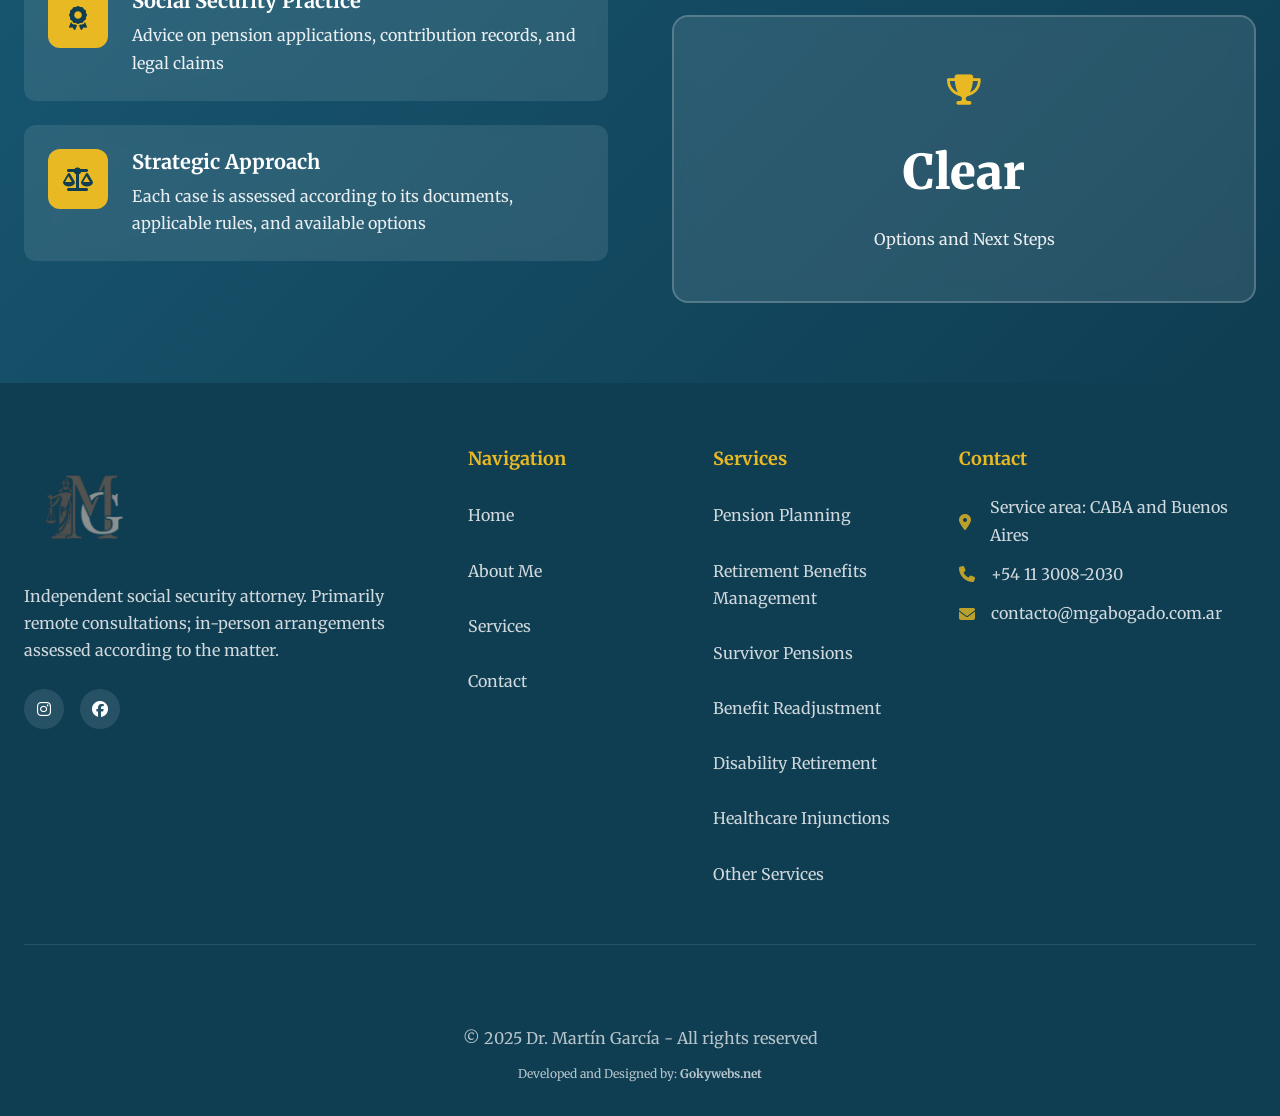
==== commit 1299bb7a: "Revisar promesas comerciales y alcance jurídico de los amparos de salud" ====
--- a/en/index.html
+++ b/en/index.html
@@ -12,7 +12,7 @@
     
     <!-- Open Graph Meta Tags (for social media) -->
     <meta property="og:title" content="Dr. Martín García - Social Security Attorney in Buenos Aires">
-    <meta property="og:description" content="Specialist in retirement benefits, pensions, and the Argentine pension system. Professional legal advice with over 10 years of experience.">
+    <meta property="og:description" content="Specialist in retirement benefits, pensions, and the Argentine pension system. Legal advice from Dr. Martín García, an independent social security attorney in Buenos Aires.">
     <meta property="og:type" content="website">
     <meta property="og:url" content="https://mgabogado.com.ar/en">
     <meta property="og:image" content="https://mgabogado.com.ar/images/Logos/Martin Garcia Servicios Legales - Isotipo.jpg">
@@ -212,7 +212,7 @@
                 <h2 class="section__title">Services</h2>
                 <p class="section__description">
                     Specialized legal advice on the Argentine pension system. 
-                    We protect your rights and maximize your benefits with experience and dedication.
+                    Legal advice on pension rights, contribution records, and procedures before ANSES.
                 </p>
             </div>
 
@@ -228,14 +228,14 @@
                     <div class="service-card__content">
                         <h3 class="service-card__title">Pension Planning</h3>
                         <p class="service-card__description">
-                            Don't wait until retirement age to review your records. We analyze your work history years in advance to detect missing contributions and correct errors on time. We design a strategy today so your future retirement benefit is the maximum possible.
+                            Don't wait until retirement age to review your records. We analyze your work history years in advance to detect missing contributions and correct errors on time. The review identifies the applicable pension regime and the issues to address before filing.
                         </p>
                         <ul class="service-card__list">
                             <li><i class="fas fa-chevron-right"></i> Work history analysis</li>
                             <li><i class="fas fa-chevron-right"></i> Detection of missing contributions</li>
                             <li><i class="fas fa-chevron-right"></i> Error correction</li>
                             <li><i class="fas fa-chevron-right"></i> Retirement strategy</li>
-                            <li><i class="fas fa-chevron-right"></i> Benefit maximization</li>
+                            <li><i class="fas fa-chevron-right"></i> Benefit calculation review</li>
                         </ul>
                     </div>
                 </div>
@@ -251,14 +251,14 @@
                     <div class="service-card__content">
                         <h3 class="service-card__title">Retirement Benefits Management</h3>
                         <p class="service-card__description">
-                            Have you reached retirement age but are missing years of contributions? We analyze your work history and apply current moratorium programs so you can access your benefit. We handle the case filing and follow-up until payment.
+                            If you are approaching retirement with missing contributions, I review your work history and assess the options available under the applicable rules. Advice includes preparation, filing, and follow-up before ANSES.
                         </p>
                         <ul class="service-card__list">
-                            <li><i class="fas fa-chevron-right"></i> Use of current moratorium programs</li>
+                            <li><i class="fas fa-chevron-right"></i> Assessment of available contribution regularization options</li>
                             <li><i class="fas fa-chevron-right"></i> Case filing</li>
                             <li><i class="fas fa-chevron-right"></i> Complete follow-up</li>
                             <li><i class="fas fa-chevron-right"></i> Procedures before ANSES</li>
-                            <li><i class="fas fa-chevron-right"></i> Management until payment</li>
+                            <li><i class="fas fa-chevron-right"></i> Follow-up on the application</li>
                         </ul>
                     </div>
                 </div>
@@ -274,14 +274,14 @@
                     <div class="service-card__content">
                         <h3 class="service-card__title">Survivor Pensions</h3>
                         <p class="service-card__description">
-                            In difficult times, we handle the urgent paperwork. We manage direct or derived pensions for spouses, domestic partners, and children. We ensure the benefit is granted quickly to guarantee family support.
+                            I assess eligibility and documentation for survivor pensions after the death of a worker or pension recipient. Advice includes preparation, filing, and follow-up; the decision and processing time depend on the case and ANSES.
                         </p>
                         <ul class="service-card__list">
                             <li><i class="fas fa-chevron-right"></i> Direct pensions</li>
                             <li><i class="fas fa-chevron-right"></i> Derived pensions</li>
                             <li><i class="fas fa-chevron-right"></i> For spouses and domestic partners</li>
                             <li><i class="fas fa-chevron-right"></i> For minor children</li>
-                            <li><i class="fas fa-chevron-right"></i> Expedited processing</li>
+                            <li><i class="fas fa-chevron-right"></i> Application follow-up</li>
                         </ul>
                     </div>
                 </div>
@@ -320,7 +320,7 @@
                     <div class="service-card__content">
                         <h3 class="service-card__title">Disability Retirement</h3>
                         <p class="service-card__description">
-                            If a health condition prevents you from continuing to work before retirement age, we advise you before the Medical Commissions to obtain temporary or permanent disability retirement.
+                            If a health condition affects your ability to work, I review the contribution requirements and medical documentation for a disability retirement application. Advice includes procedures before Medical Commissions and assessment of available reviews or appeals.
                         </p>
                         <ul class="service-card__list">
                             <li><i class="fas fa-chevron-right"></i> Contribution regularity calculation</li>
@@ -343,13 +343,13 @@
                     <div class="service-card__content">
                         <h3 class="service-card__title">Healthcare Injunctions</h3>
                         <p class="service-card__description">
-                            Are you retiring and being forced to switch to PAMI? We file injunction actions so you can keep your original Health Insurance or Private Healthcare plan without paying excessive extra costs. We protect your medical coverage.
+                            If retirement puts your health coverage at risk, I review your affiliation history, plan, and the entity's response. Depending on the case, advice may include a coverage claim or assessment of an amparo action and an interim court order.
                         </p>
                         <ul class="service-card__list">
                             <li><i class="fas fa-chevron-right"></i> Injunction actions</li>
                             <li><i class="fas fa-chevron-right"></i> Health Insurance preservation</li>
                             <li><i class="fas fa-chevron-right"></i> Private Healthcare maintenance</li>
-                            <li><i class="fas fa-chevron-right"></i> Avoid excessive costs</li>
+                            <li><i class="fas fa-chevron-right"></i> Review of coverage and fees</li>
                             <li><i class="fas fa-chevron-right"></i> Medical coverage protection</li>
                         </ul>
                     </div>
@@ -388,8 +388,8 @@
                 <div class="about__image" data-aos="fade-right">
                     <img src="../images/FotoPerfil.png" alt="Dr. Martín García - Attorney">
                     <div class="about__experience">
-                        <div class="about__experience-number">10+</div>
-                        <div class="about__experience-text">Years of<br>Experience</div>
+                        <div class="about__experience-number">ANSES</div>
+                        <div class="about__experience-text">Social Security<br>Law</div>
                     </div>
                 </div>
                 <div class="about__content" data-aos="fade-left">
@@ -397,13 +397,13 @@
                     <h2 class="section__title">About Me:</h2>
                     <p class="about__text">
                         I practise independently as a social security attorney in Buenos Aires. My professional practice 
-                        focuses exclusively on the <strong>Argentine pension system</strong>, which allows me to identify 
-                        readjustment opportunities and retirement strategies that a generalist might overlook.
+                        focuses exclusively on the <strong>Argentine pension system</strong>, with advice on contribution records, 
+                        retirement applications, and assessment of benefit readjustment claims.
                     </p>
                     <p class="about__text">
-                        My working method is based on transparency and efficiency. I analyze the viability of your case with technical 
-                        rigor to ensure you receive the maximum benefit the law provides. Don't leave your future to chance. 
-                        Count on specialized legal advice to assert your rights.
+                        I review the documents and legal viability of each case, explain the available options, 
+                        and identify the next steps. Advice takes account of the applicable rules and the 
+                        circumstances of the individual application or claim.
                     </p>
                     <p class="about__text">
                         My goal is simple: <strong>simplify the complex</strong>. I take care of transforming the bureaucratic 
@@ -413,7 +413,7 @@
                     <div class="about__features">
                         <div class="about__feature">
                             <i class="fas fa-check-circle"></i>
-                            <span>Legal rigor to win cases</span>
+                            <span>Review of documents and applicable law</span>
                         </div>
                         <div class="about__feature">
                             <i class="fas fa-check-circle"></i>
@@ -421,13 +421,13 @@
                         </div>
                         <div class="about__feature">
                             <i class="fas fa-check-circle"></i>
-                            <span>Total transparency at every step</span>
+                            <span>Clear explanations of options and next steps</span>
                         </div>
                     </div>
 
                     <p class="about__cta">
-                        At my firm, we combine the legal rigor needed to win cases with humane and personalized service. 
-                        Here, you will always know the status of your case and the next steps to follow.
+                        I provide individual legal advice and explain the documents, procedures, and options relevant to your case. 
+                        Communication includes updates on the case and the next steps to consider.
                     </p>
                 </div>
             </div>
@@ -569,7 +569,7 @@
                             </div>
                             <div class="why-us__item-content">
                                 <h4>Trust and Transparency</h4>
-                                <p>Clear communication at all times about the status of your case</p>
+                                <p>Updates on your case and explanations of the next steps</p>
                             </div>
                         </div>
                         <div class="why-us__item">
@@ -577,8 +577,8 @@
                                 <i class="fas fa-award"></i>
                             </div>
                             <div class="why-us__item-content">
-                                <h4>Proven Experience</h4>
-                                <p>Years of track record resolving cases with successful outcomes</p>
+                                <h4>Social Security Practice</h4>
+                                <p>Advice on pension applications, contribution records, and legal claims</p>
                             </div>
                         </div>
                         <div class="why-us__item">
@@ -587,7 +587,7 @@
                             </div>
                             <div class="why-us__item-content">
                                 <h4>Strategic Approach</h4>
-                                <p>Every case receives a personalized and effective solution</p>
+                                <p>Each case is assessed according to its documents, applicable rules, and available options</p>
                             </div>
                         </div>
                     </div>
@@ -597,22 +597,22 @@
                         <div class="stat-card__icon">
                             <i class="fas fa-user-check"></i>
                         </div>
-                        <div class="stat-card__number" data-target="500">0</div>
-                        <div class="stat-card__text">Satisfied Clients</div>
+                        <div class="stat-card__number">Direct</div>
+                        <div class="stat-card__text">Individual Legal Advice</div>
                     </div>
                     <div class="stat-card">
                         <div class="stat-card__icon">
                             <i class="fas fa-gavel"></i>
                         </div>
-                        <div class="stat-card__number" data-target="750">0</div>
-                        <div class="stat-card__text">Cases Resolved</div>
+                        <div class="stat-card__number">ANSES</div>
+                        <div class="stat-card__text">Pension Procedures</div>
                     </div>
                     <div class="stat-card">
                         <div class="stat-card__icon">
                             <i class="fas fa-trophy"></i>
                         </div>
-                        <div class="stat-card__number" data-target="95">0</div>
-                        <div class="stat-card__text">% Successful Cases</div>
+                        <div class="stat-card__number">Clear</div>
+                        <div class="stat-card__text">Options and Next Steps</div>
                     </div>
                 </div>
             </div>
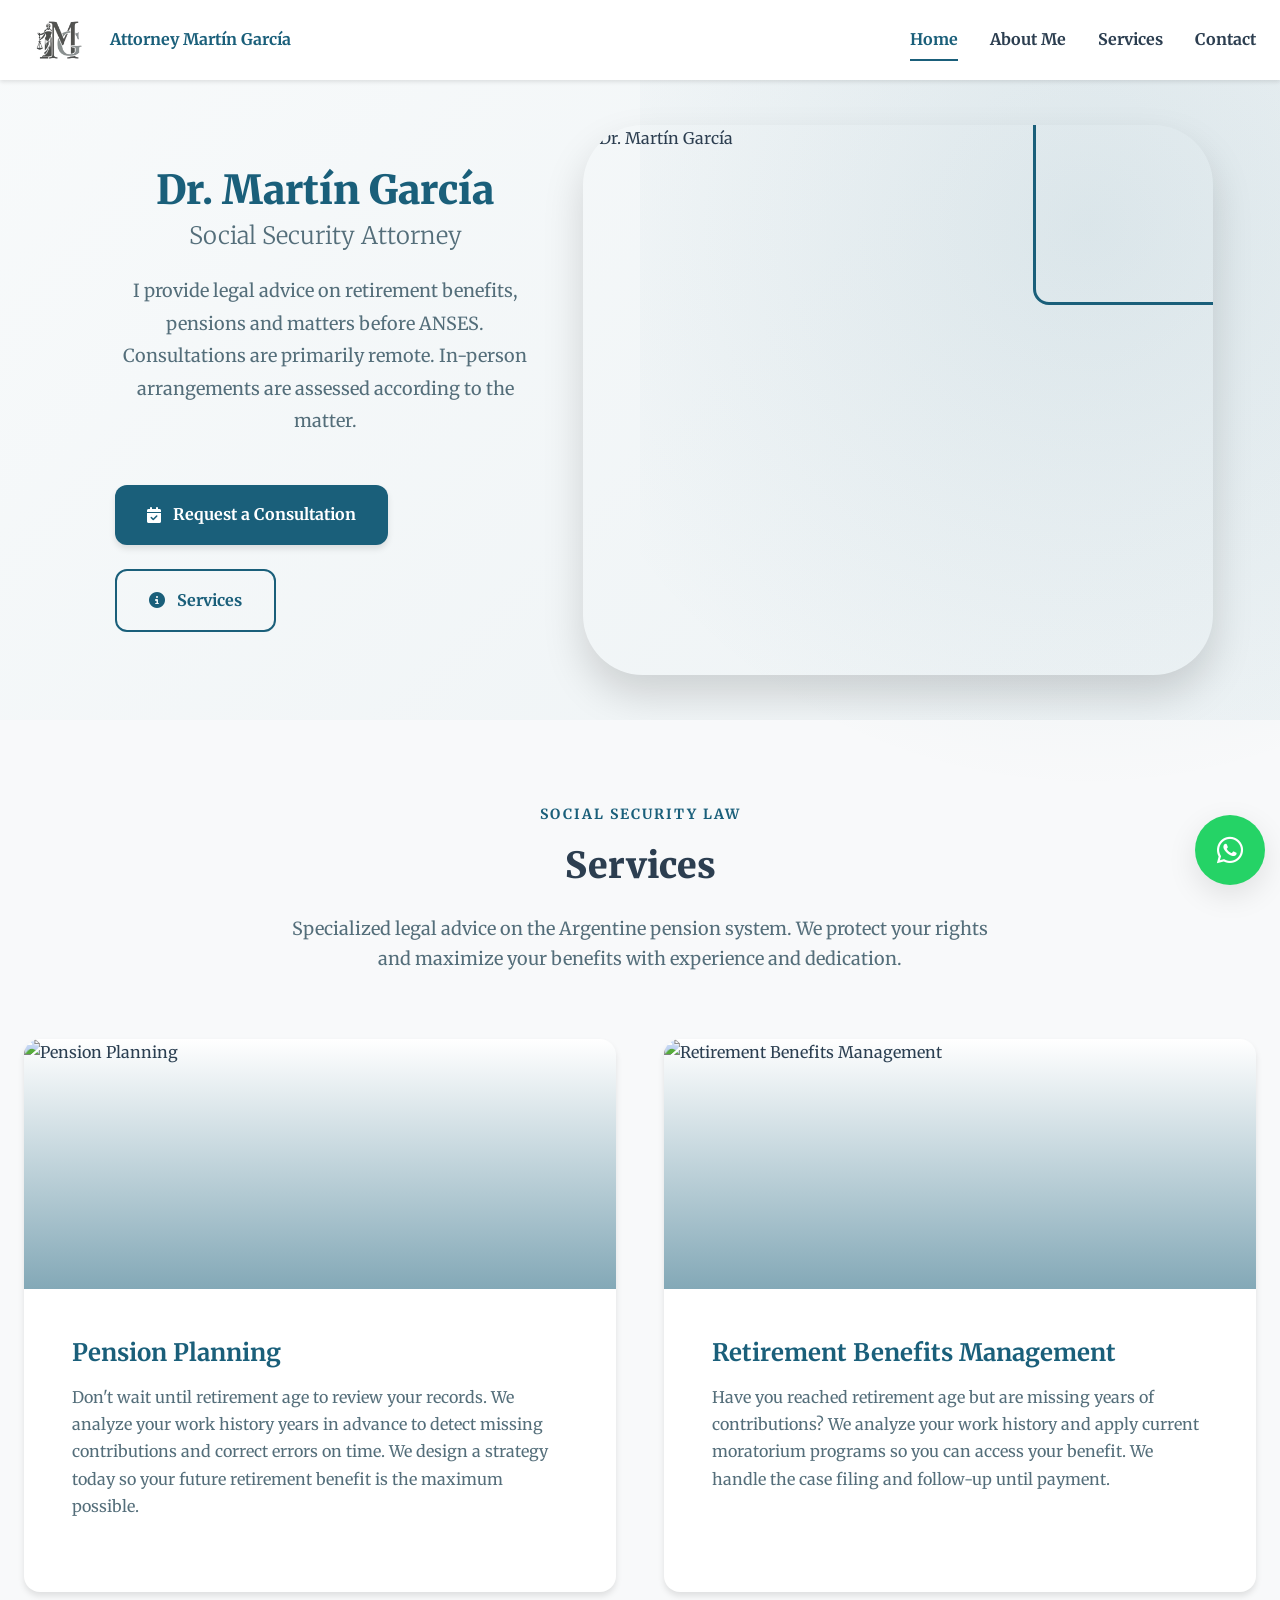
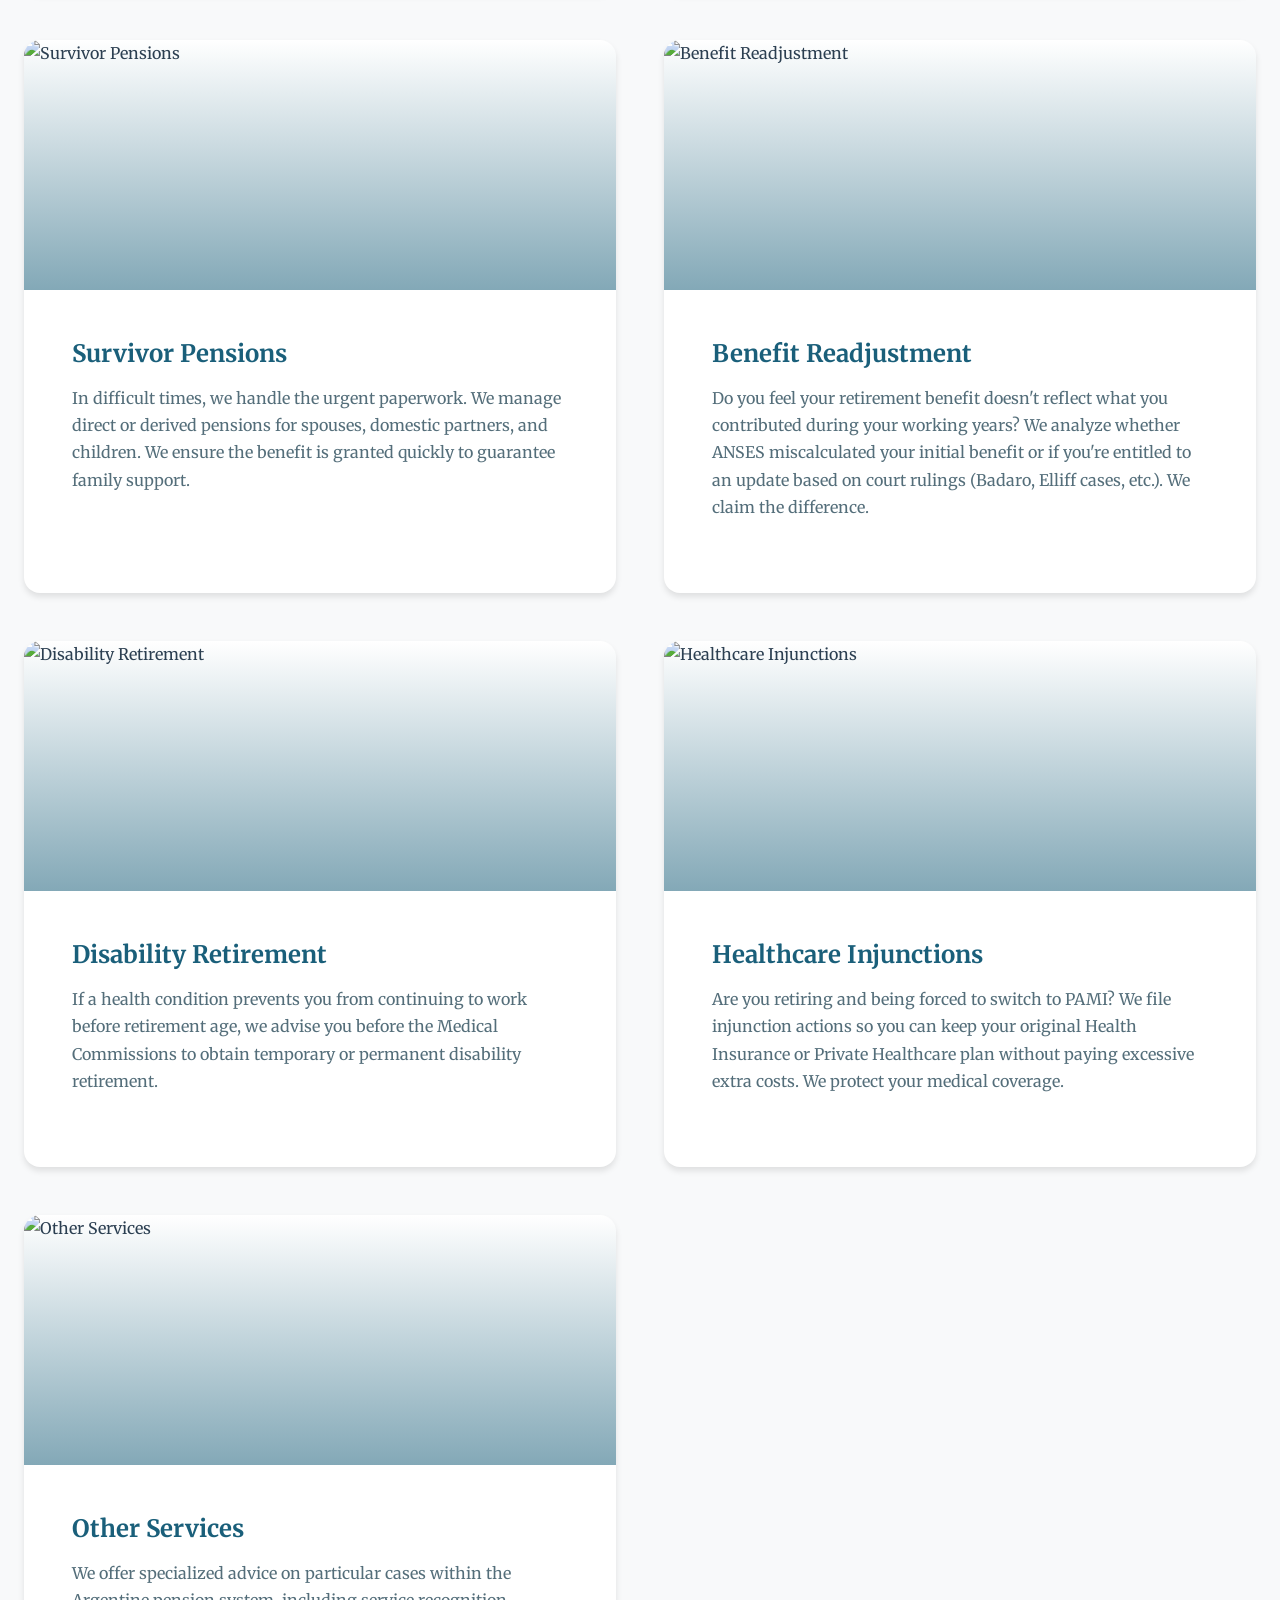
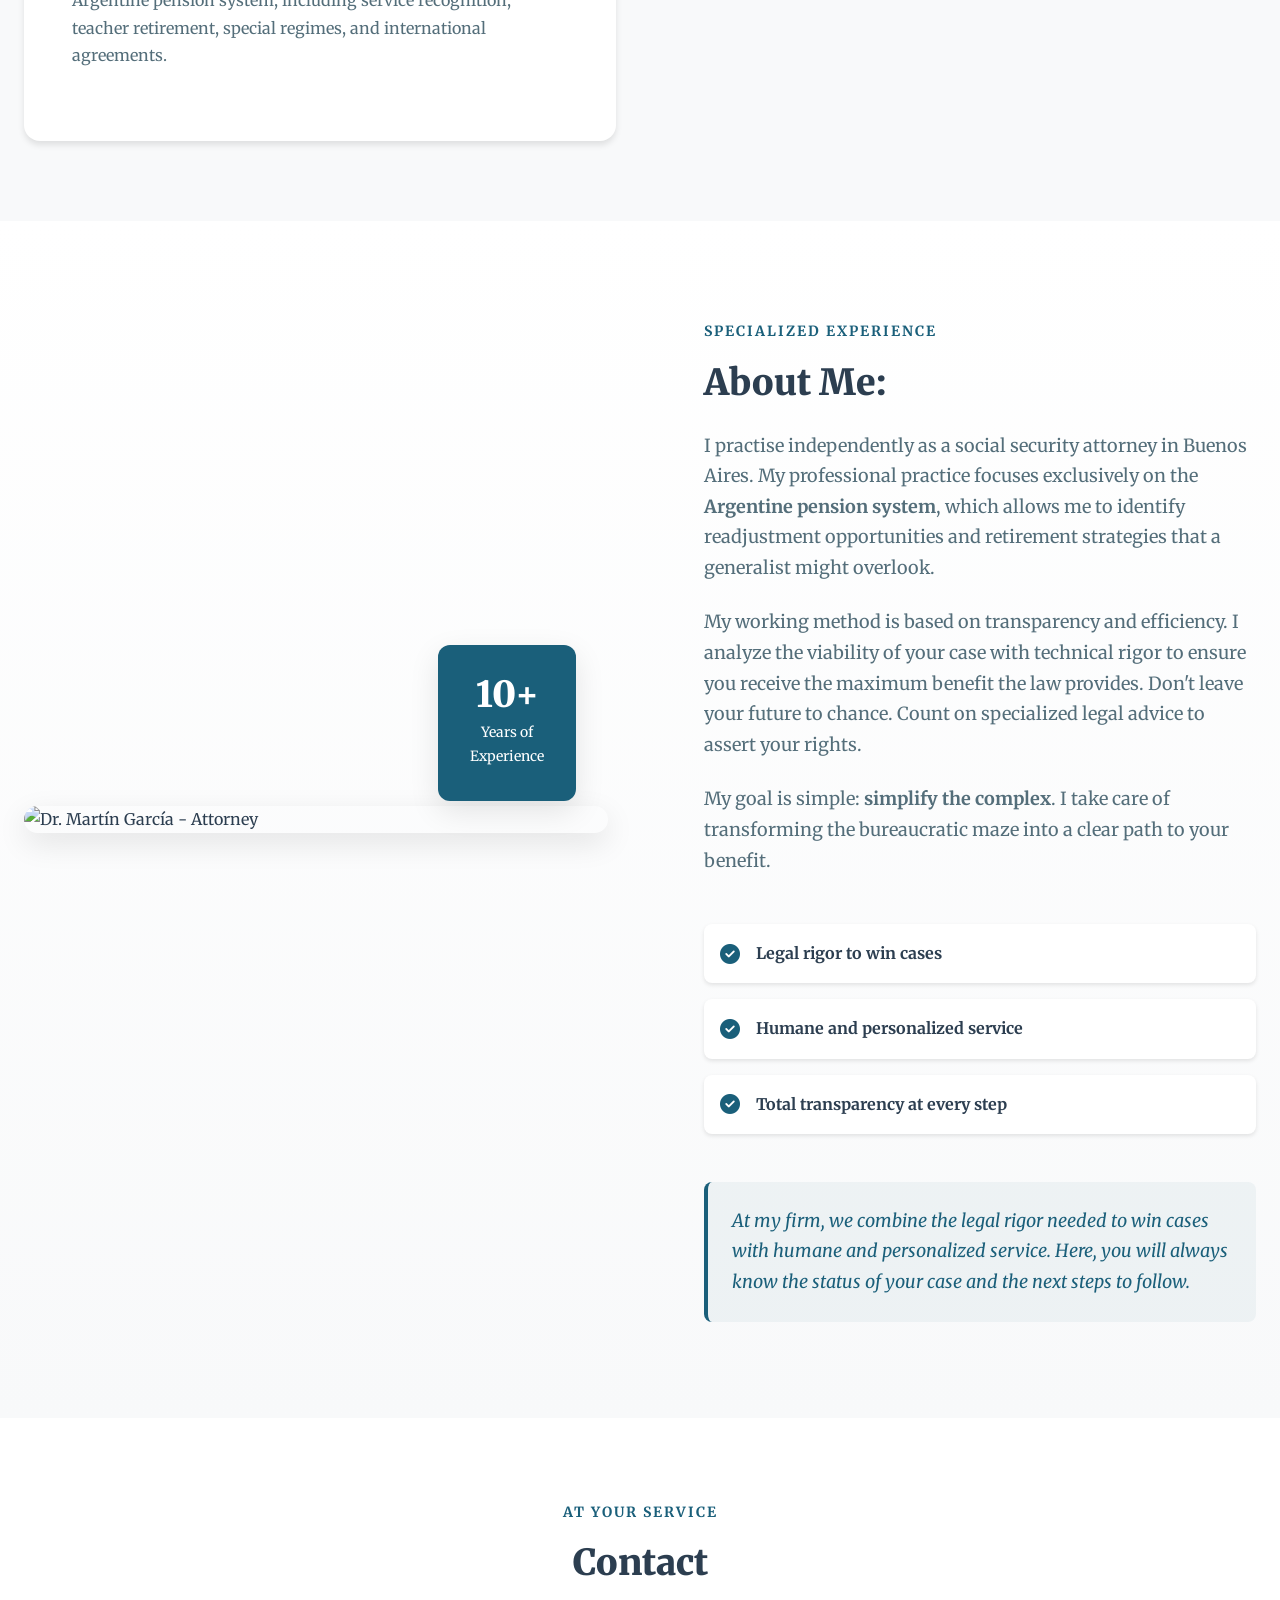
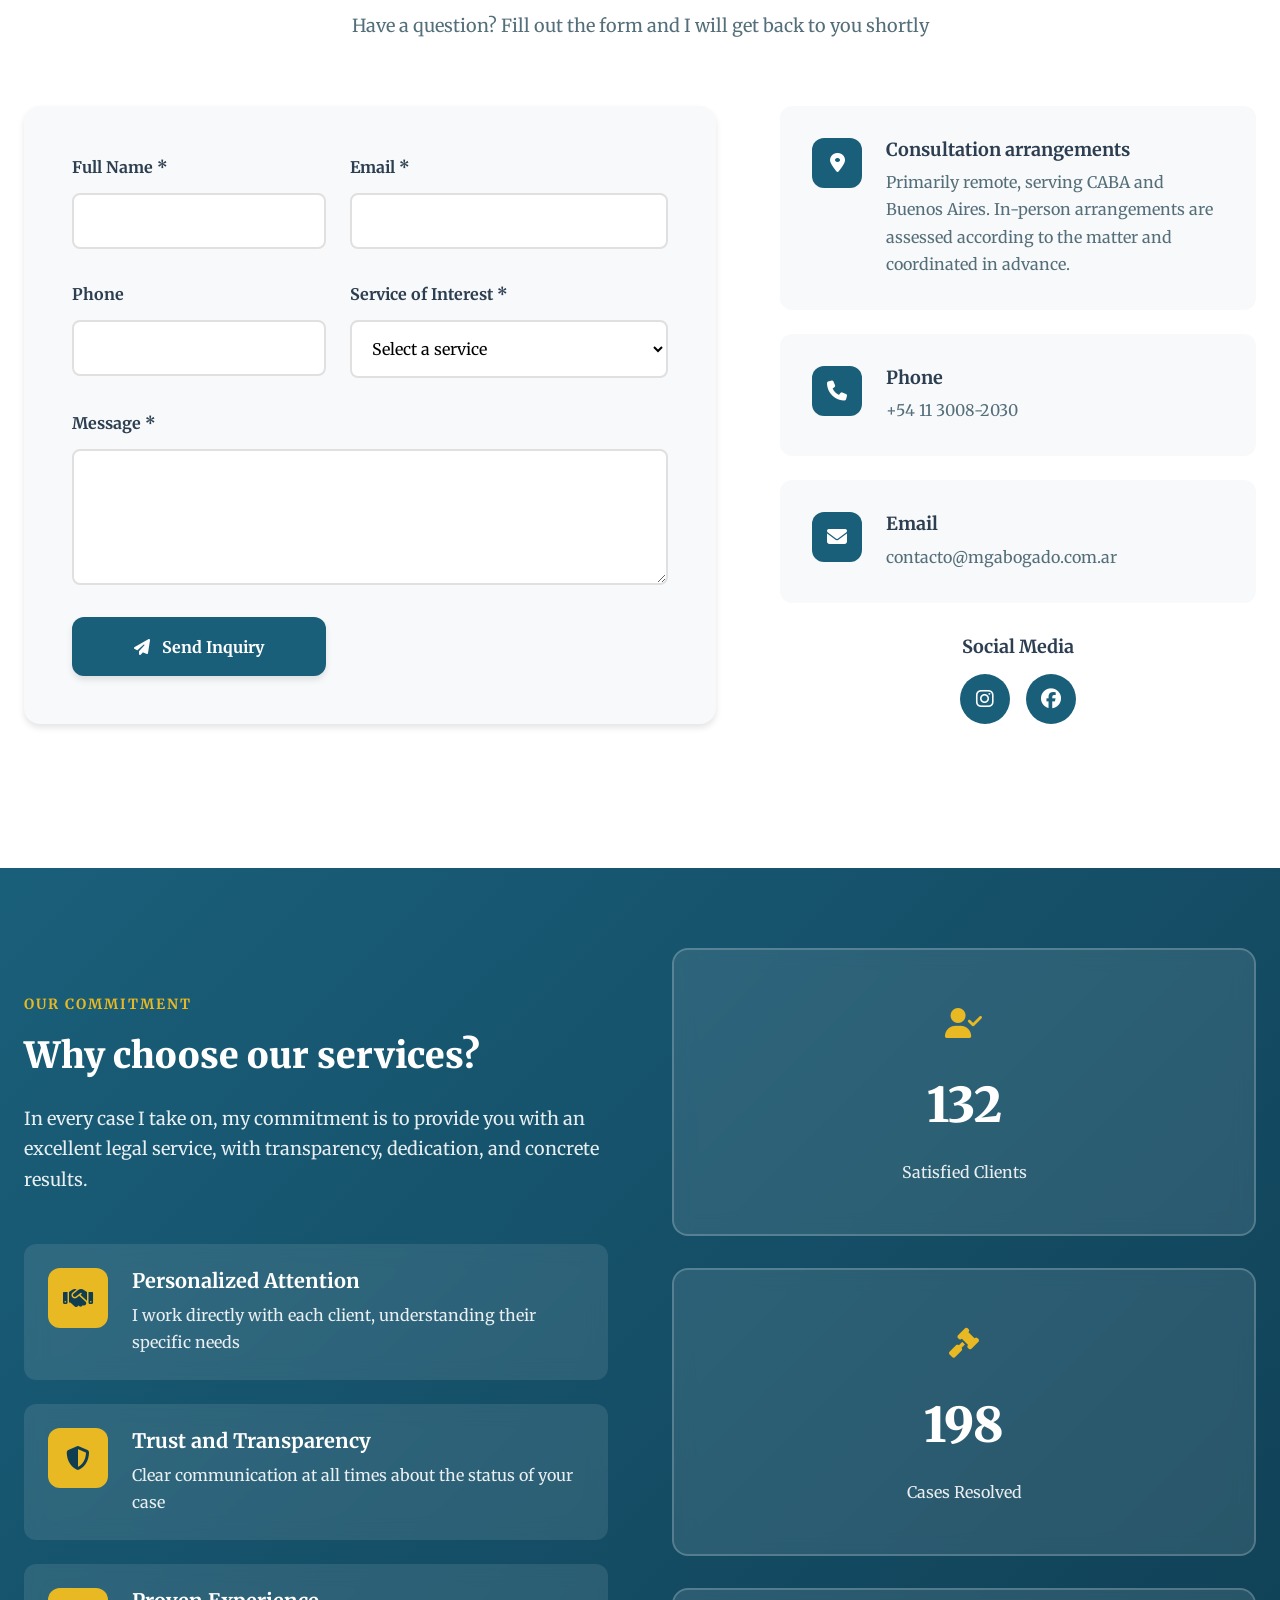
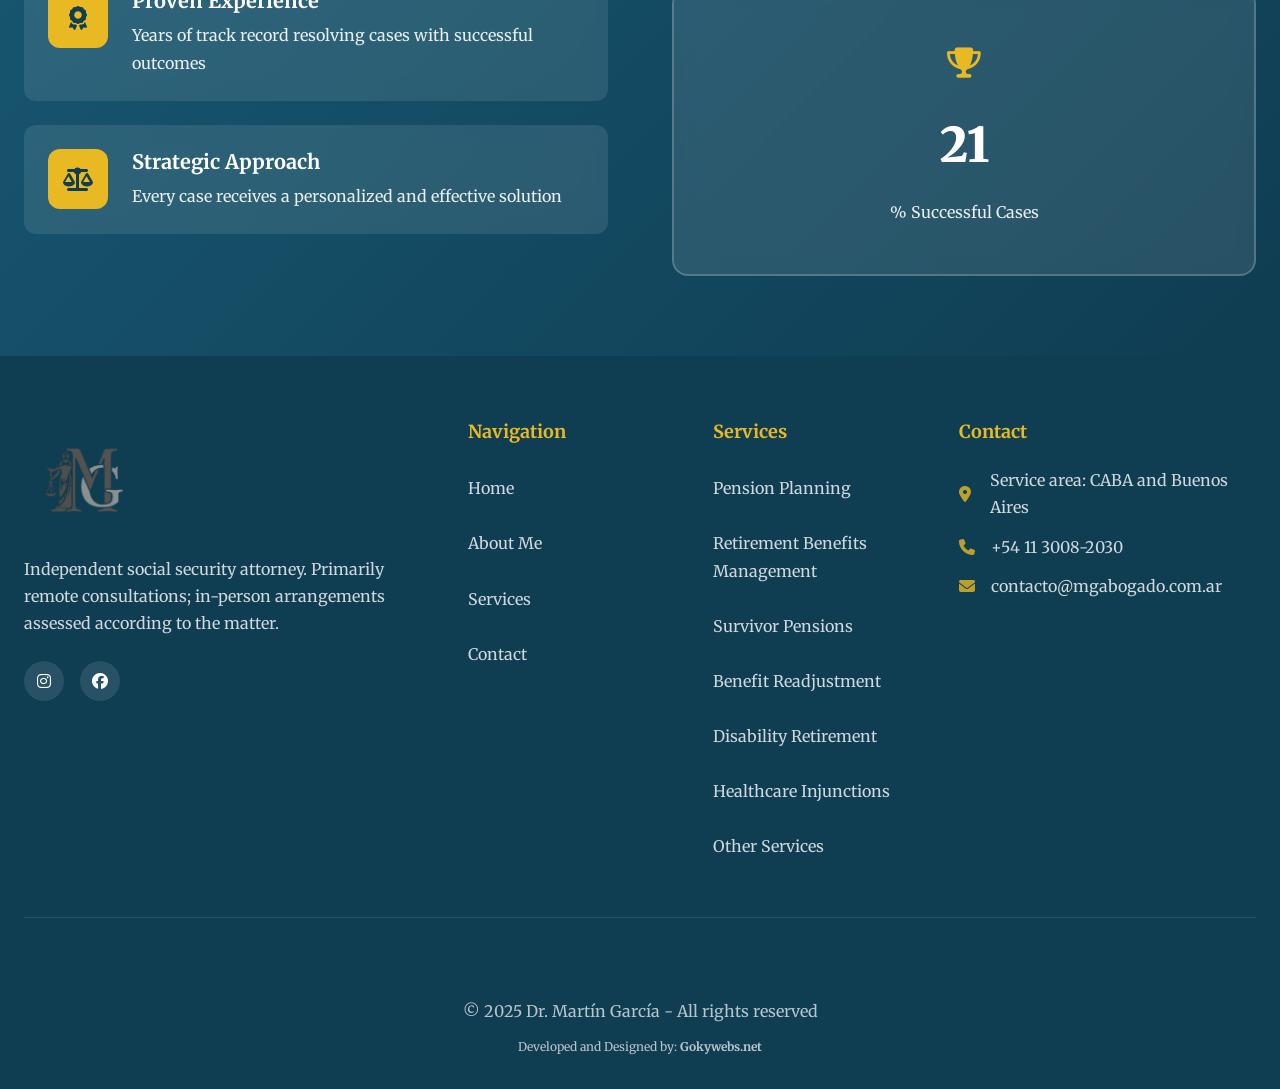
==== commit fd9312ac: "Retirar correcciones del punto 2 y conservar solo el punto 1 inglés" ====
--- a/en/index.html
+++ b/en/index.html
@@ -12,7 +12,7 @@
     
     <!-- Open Graph Meta Tags (for social media) -->
     <meta property="og:title" content="Dr. Martín García - Social Security Attorney in Buenos Aires">
-    <meta property="og:description" content="Specialist in retirement benefits, pensions, and the Argentine pension system. Legal advice from Dr. Martín García, an independent social security attorney in Buenos Aires.">
+    <meta property="og:description" content="Specialist in retirement benefits, pensions, and the Argentine pension system. Professional legal advice with over 10 years of experience.">
     <meta property="og:type" content="website">
     <meta property="og:url" content="https://mgabogado.com.ar/en">
     <meta property="og:image" content="https://mgabogado.com.ar/images/Logos/Martin Garcia Servicios Legales - Isotipo.jpg">
@@ -212,7 +212,7 @@
                 <h2 class="section__title">Services</h2>
                 <p class="section__description">
                     Specialized legal advice on the Argentine pension system. 
-                    Legal advice on pension rights, contribution records, and procedures before ANSES.
+                    We protect your rights and maximize your benefits with experience and dedication.
                 </p>
             </div>
 
@@ -228,14 +228,14 @@
                     <div class="service-card__content">
                         <h3 class="service-card__title">Pension Planning</h3>
                         <p class="service-card__description">
-                            Don't wait until retirement age to review your records. We analyze your work history years in advance to detect missing contributions and correct errors on time. The review identifies the applicable pension regime and the issues to address before filing.
+                            Don't wait until retirement age to review your records. We analyze your work history years in advance to detect missing contributions and correct errors on time. We design a strategy today so your future retirement benefit is the maximum possible.
                         </p>
                         <ul class="service-card__list">
                             <li><i class="fas fa-chevron-right"></i> Work history analysis</li>
                             <li><i class="fas fa-chevron-right"></i> Detection of missing contributions</li>
                             <li><i class="fas fa-chevron-right"></i> Error correction</li>
                             <li><i class="fas fa-chevron-right"></i> Retirement strategy</li>
-                            <li><i class="fas fa-chevron-right"></i> Benefit calculation review</li>
+                            <li><i class="fas fa-chevron-right"></i> Benefit maximization</li>
                         </ul>
                     </div>
                 </div>
@@ -251,14 +251,14 @@
                     <div class="service-card__content">
                         <h3 class="service-card__title">Retirement Benefits Management</h3>
                         <p class="service-card__description">
-                            If you are approaching retirement with missing contributions, I review your work history and assess the options available under the applicable rules. Advice includes preparation, filing, and follow-up before ANSES.
+                            Have you reached retirement age but are missing years of contributions? We analyze your work history and apply current moratorium programs so you can access your benefit. We handle the case filing and follow-up until payment.
                         </p>
                         <ul class="service-card__list">
-                            <li><i class="fas fa-chevron-right"></i> Assessment of available contribution regularization options</li>
+                            <li><i class="fas fa-chevron-right"></i> Use of current moratorium programs</li>
                             <li><i class="fas fa-chevron-right"></i> Case filing</li>
                             <li><i class="fas fa-chevron-right"></i> Complete follow-up</li>
                             <li><i class="fas fa-chevron-right"></i> Procedures before ANSES</li>
-                            <li><i class="fas fa-chevron-right"></i> Follow-up on the application</li>
+                            <li><i class="fas fa-chevron-right"></i> Management until payment</li>
                         </ul>
                     </div>
                 </div>
@@ -274,14 +274,14 @@
                     <div class="service-card__content">
                         <h3 class="service-card__title">Survivor Pensions</h3>
                         <p class="service-card__description">
-                            I assess eligibility and documentation for survivor pensions after the death of a worker or pension recipient. Advice includes preparation, filing, and follow-up; the decision and processing time depend on the case and ANSES.
+                            In difficult times, we handle the urgent paperwork. We manage direct or derived pensions for spouses, domestic partners, and children. We ensure the benefit is granted quickly to guarantee family support.
                         </p>
                         <ul class="service-card__list">
                             <li><i class="fas fa-chevron-right"></i> Direct pensions</li>
                             <li><i class="fas fa-chevron-right"></i> Derived pensions</li>
                             <li><i class="fas fa-chevron-right"></i> For spouses and domestic partners</li>
                             <li><i class="fas fa-chevron-right"></i> For minor children</li>
-                            <li><i class="fas fa-chevron-right"></i> Application follow-up</li>
+                            <li><i class="fas fa-chevron-right"></i> Expedited processing</li>
                         </ul>
                     </div>
                 </div>
@@ -320,7 +320,7 @@
                     <div class="service-card__content">
                         <h3 class="service-card__title">Disability Retirement</h3>
                         <p class="service-card__description">
-                            If a health condition affects your ability to work, I review the contribution requirements and medical documentation for a disability retirement application. Advice includes procedures before Medical Commissions and assessment of available reviews or appeals.
+                            If a health condition prevents you from continuing to work before retirement age, we advise you before the Medical Commissions to obtain temporary or permanent disability retirement.
                         </p>
                         <ul class="service-card__list">
                             <li><i class="fas fa-chevron-right"></i> Contribution regularity calculation</li>
@@ -343,13 +343,13 @@
                     <div class="service-card__content">
                         <h3 class="service-card__title">Healthcare Injunctions</h3>
                         <p class="service-card__description">
-                            If retirement puts your health coverage at risk, I review your affiliation history, plan, and the entity's response. Depending on the case, advice may include a coverage claim or assessment of an amparo action and an interim court order.
+                            Are you retiring and being forced to switch to PAMI? We file injunction actions so you can keep your original Health Insurance or Private Healthcare plan without paying excessive extra costs. We protect your medical coverage.
                         </p>
                         <ul class="service-card__list">
                             <li><i class="fas fa-chevron-right"></i> Injunction actions</li>
                             <li><i class="fas fa-chevron-right"></i> Health Insurance preservation</li>
                             <li><i class="fas fa-chevron-right"></i> Private Healthcare maintenance</li>
-                            <li><i class="fas fa-chevron-right"></i> Review of coverage and fees</li>
+                            <li><i class="fas fa-chevron-right"></i> Avoid excessive costs</li>
                             <li><i class="fas fa-chevron-right"></i> Medical coverage protection</li>
                         </ul>
                     </div>
@@ -388,8 +388,8 @@
                 <div class="about__image" data-aos="fade-right">
                     <img src="../images/FotoPerfil.png" alt="Dr. Martín García - Attorney">
                     <div class="about__experience">
-                        <div class="about__experience-number">ANSES</div>
-                        <div class="about__experience-text">Social Security<br>Law</div>
+                        <div class="about__experience-number">10+</div>
+                        <div class="about__experience-text">Years of<br>Experience</div>
                     </div>
                 </div>
                 <div class="about__content" data-aos="fade-left">
@@ -397,13 +397,13 @@
                     <h2 class="section__title">About Me:</h2>
                     <p class="about__text">
                         I practise independently as a social security attorney in Buenos Aires. My professional practice 
-                        focuses exclusively on the <strong>Argentine pension system</strong>, with advice on contribution records, 
-                        retirement applications, and assessment of benefit readjustment claims.
+                        focuses exclusively on the <strong>Argentine pension system</strong>, which allows me to identify 
+                        readjustment opportunities and retirement strategies that a generalist might overlook.
                     </p>
                     <p class="about__text">
-                        I review the documents and legal viability of each case, explain the available options, 
-                        and identify the next steps. Advice takes account of the applicable rules and the 
-                        circumstances of the individual application or claim.
+                        My working method is based on transparency and efficiency. I analyze the viability of your case with technical 
+                        rigor to ensure you receive the maximum benefit the law provides. Don't leave your future to chance. 
+                        Count on specialized legal advice to assert your rights.
                     </p>
                     <p class="about__text">
                         My goal is simple: <strong>simplify the complex</strong>. I take care of transforming the bureaucratic 
@@ -413,7 +413,7 @@
                     <div class="about__features">
                         <div class="about__feature">
                             <i class="fas fa-check-circle"></i>
-                            <span>Review of documents and applicable law</span>
+                            <span>Legal rigor to win cases</span>
                         </div>
                         <div class="about__feature">
                             <i class="fas fa-check-circle"></i>
@@ -421,13 +421,13 @@
                         </div>
                         <div class="about__feature">
                             <i class="fas fa-check-circle"></i>
-                            <span>Clear explanations of options and next steps</span>
+                            <span>Total transparency at every step</span>
                         </div>
                     </div>
 
                     <p class="about__cta">
-                        I provide individual legal advice and explain the documents, procedures, and options relevant to your case. 
-                        Communication includes updates on the case and the next steps to consider.
+                        At my firm, we combine the legal rigor needed to win cases with humane and personalized service. 
+                        Here, you will always know the status of your case and the next steps to follow.
                     </p>
                 </div>
             </div>
@@ -569,7 +569,7 @@
                             </div>
                             <div class="why-us__item-content">
                                 <h4>Trust and Transparency</h4>
-                                <p>Updates on your case and explanations of the next steps</p>
+                                <p>Clear communication at all times about the status of your case</p>
                             </div>
                         </div>
                         <div class="why-us__item">
@@ -577,8 +577,8 @@
                                 <i class="fas fa-award"></i>
                             </div>
                             <div class="why-us__item-content">
-                                <h4>Social Security Practice</h4>
-                                <p>Advice on pension applications, contribution records, and legal claims</p>
+                                <h4>Proven Experience</h4>
+                                <p>Years of track record resolving cases with successful outcomes</p>
                             </div>
                         </div>
                         <div class="why-us__item">
@@ -587,7 +587,7 @@
                             </div>
                             <div class="why-us__item-content">
                                 <h4>Strategic Approach</h4>
-                                <p>Each case is assessed according to its documents, applicable rules, and available options</p>
+                                <p>Every case receives a personalized and effective solution</p>
                             </div>
                         </div>
                     </div>
@@ -597,22 +597,22 @@
                         <div class="stat-card__icon">
                             <i class="fas fa-user-check"></i>
                         </div>
-                        <div class="stat-card__number">Direct</div>
-                        <div class="stat-card__text">Individual Legal Advice</div>
+                        <div class="stat-card__number" data-target="500">0</div>
+                        <div class="stat-card__text">Satisfied Clients</div>
                     </div>
                     <div class="stat-card">
                         <div class="stat-card__icon">
                             <i class="fas fa-gavel"></i>
                         </div>
-                        <div class="stat-card__number">ANSES</div>
-                        <div class="stat-card__text">Pension Procedures</div>
+                        <div class="stat-card__number" data-target="750">0</div>
+                        <div class="stat-card__text">Cases Resolved</div>
                     </div>
                     <div class="stat-card">
                         <div class="stat-card__icon">
                             <i class="fas fa-trophy"></i>
                         </div>
-                        <div class="stat-card__number">Clear</div>
-                        <div class="stat-card__text">Options and Next Steps</div>
+                        <div class="stat-card__number" data-target="95">0</div>
+                        <div class="stat-card__text">% Successful Cases</div>
                     </div>
                 </div>
             </div>
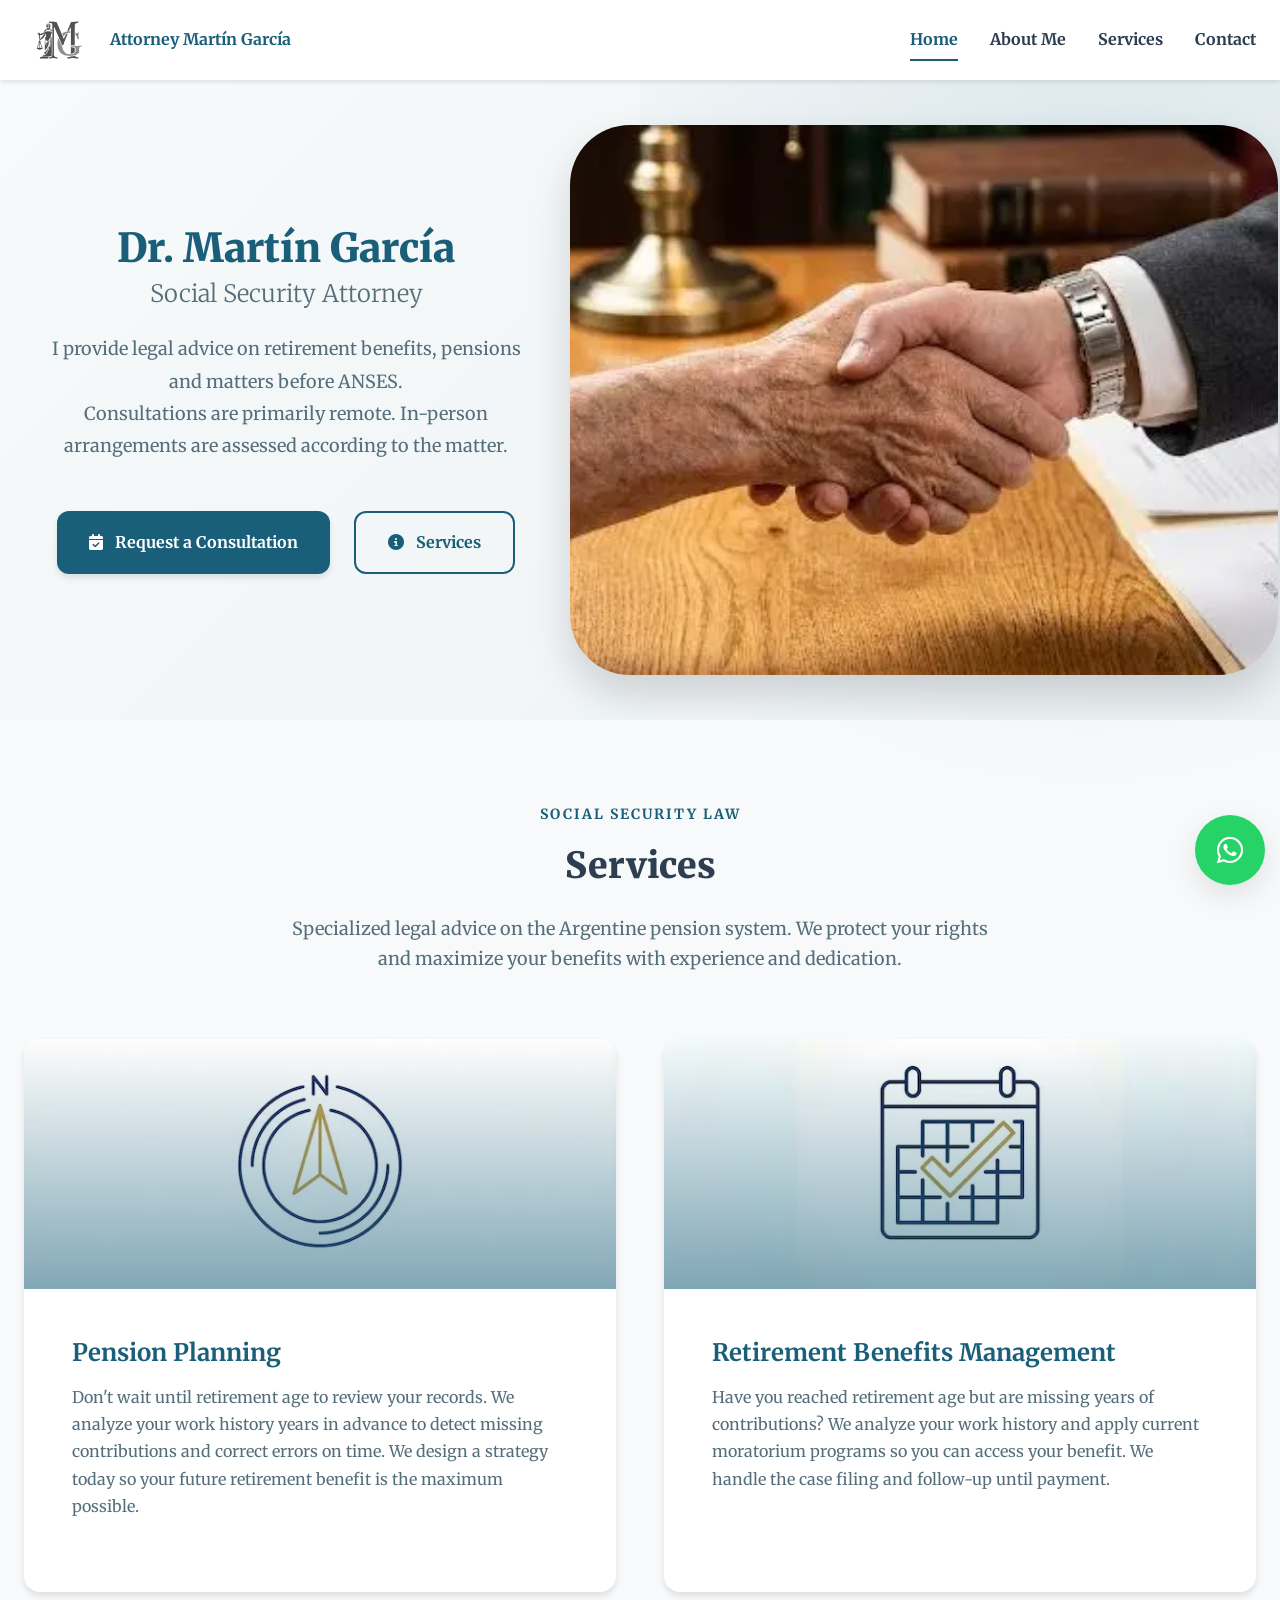
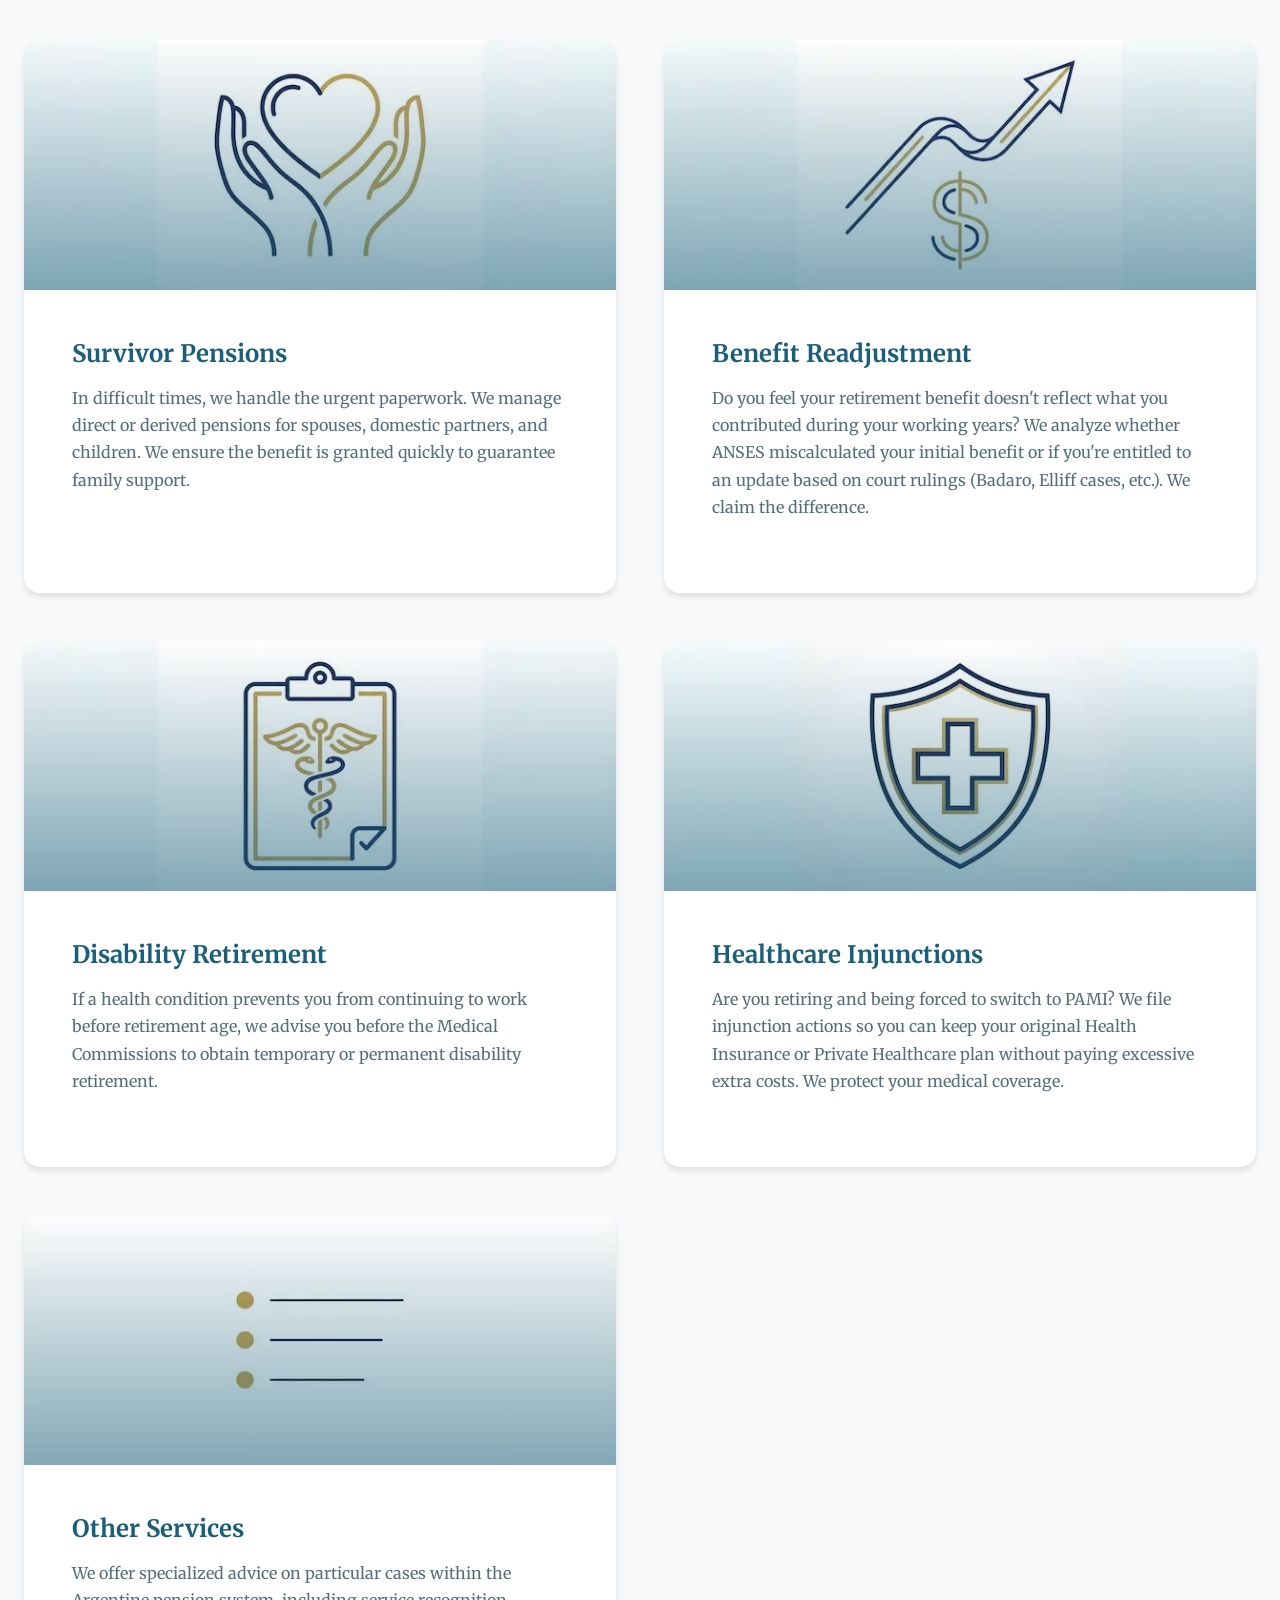
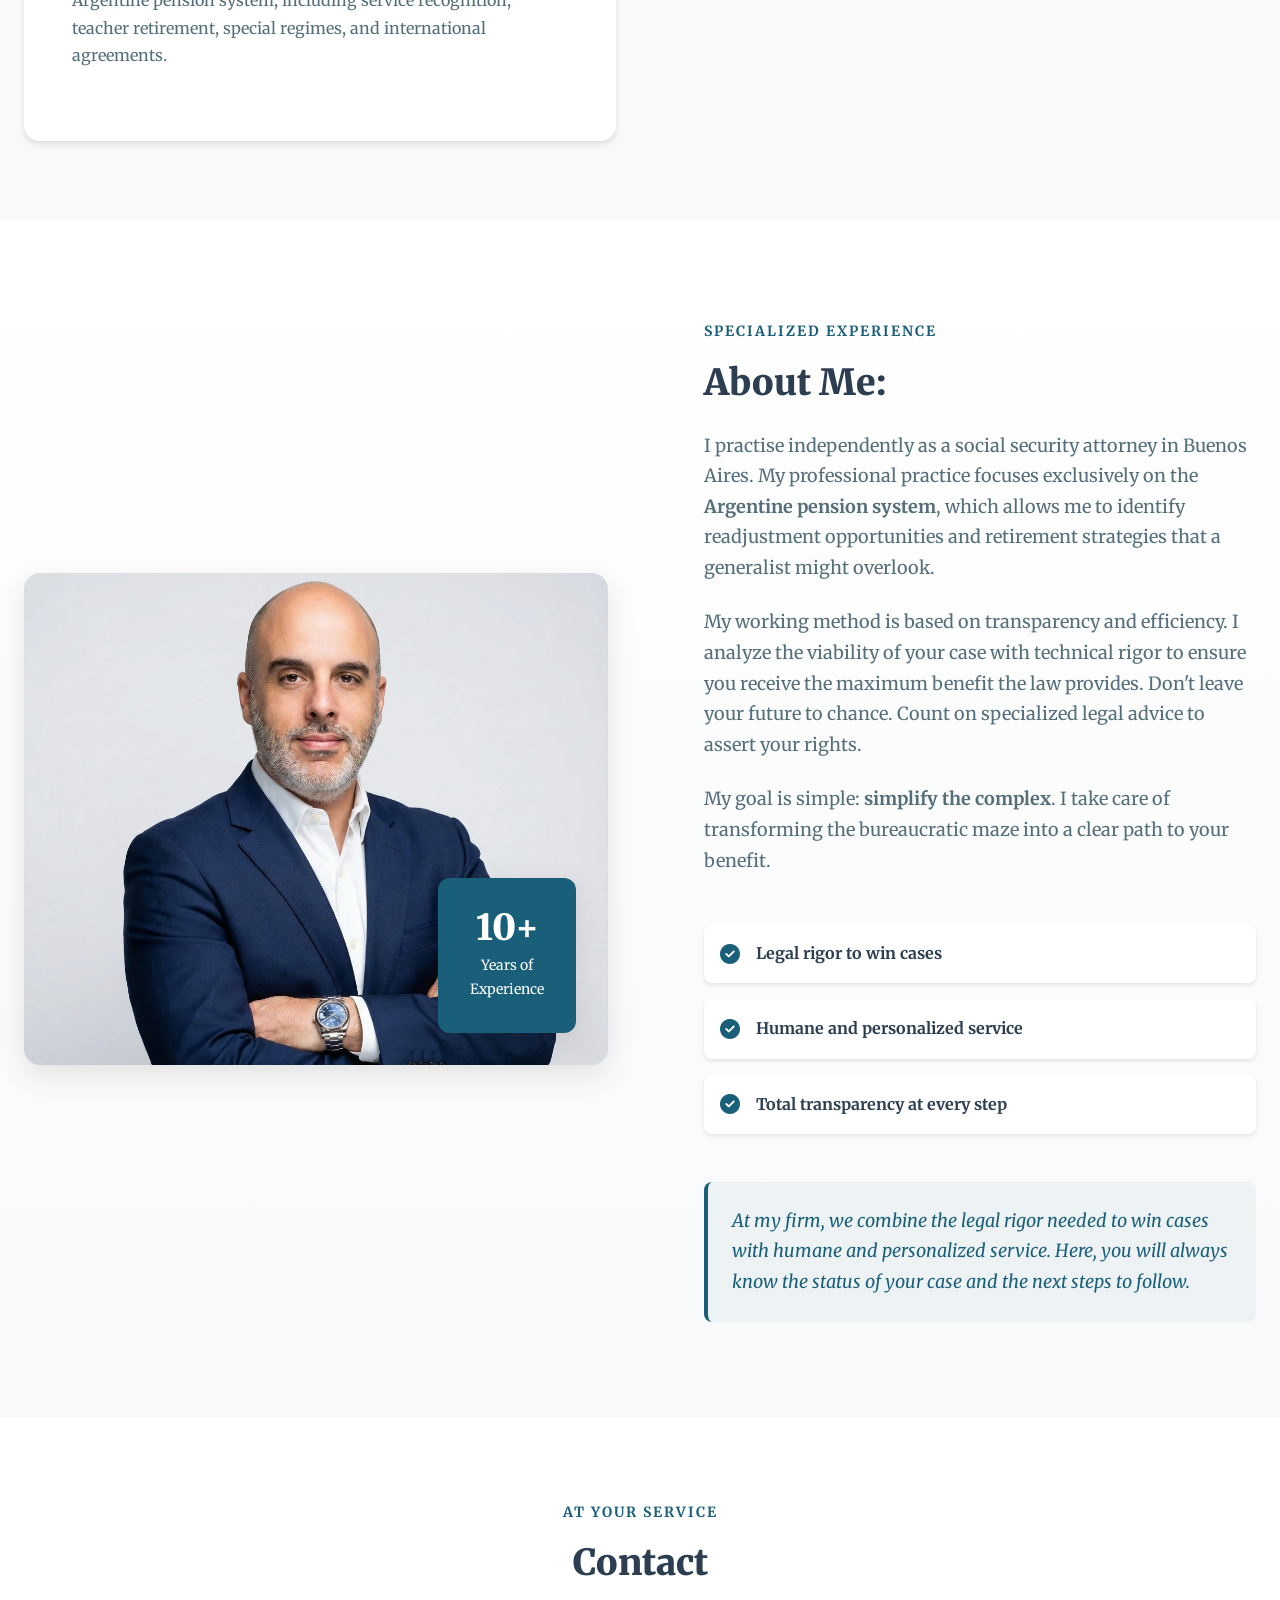
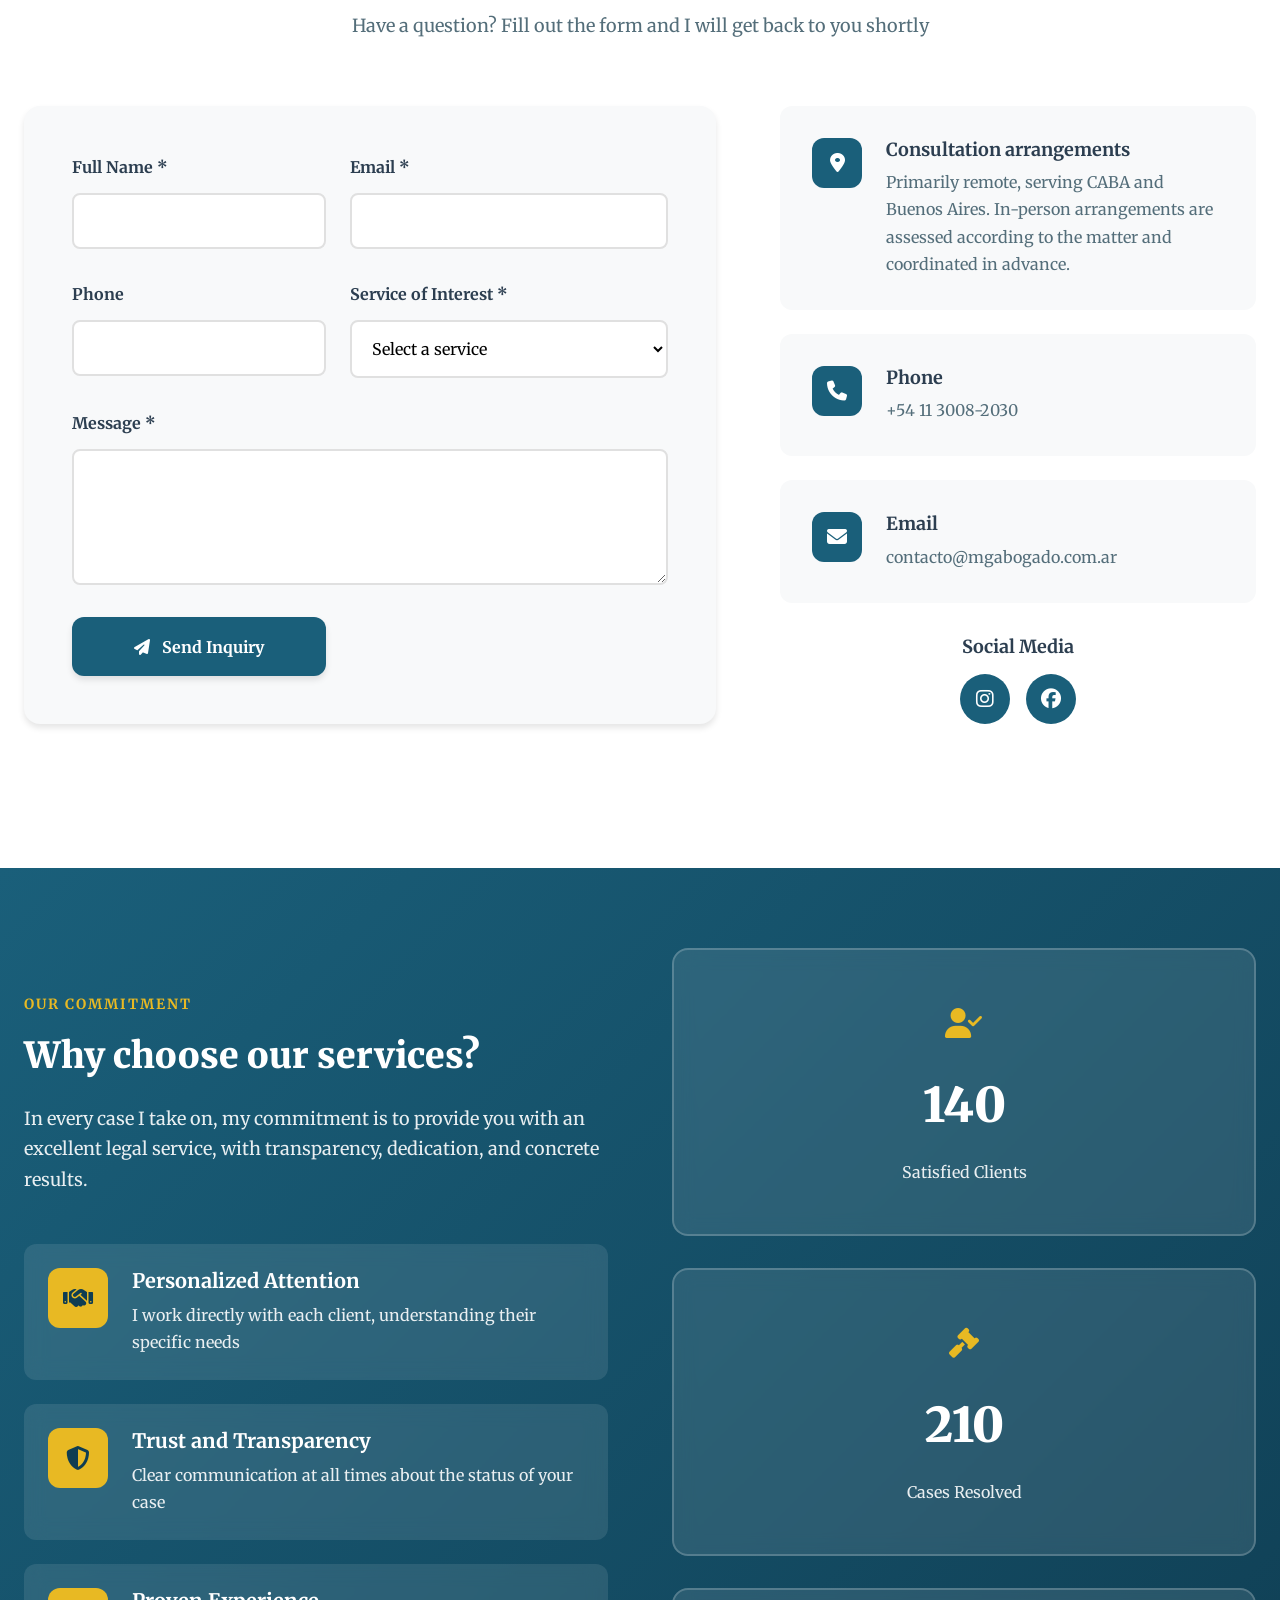
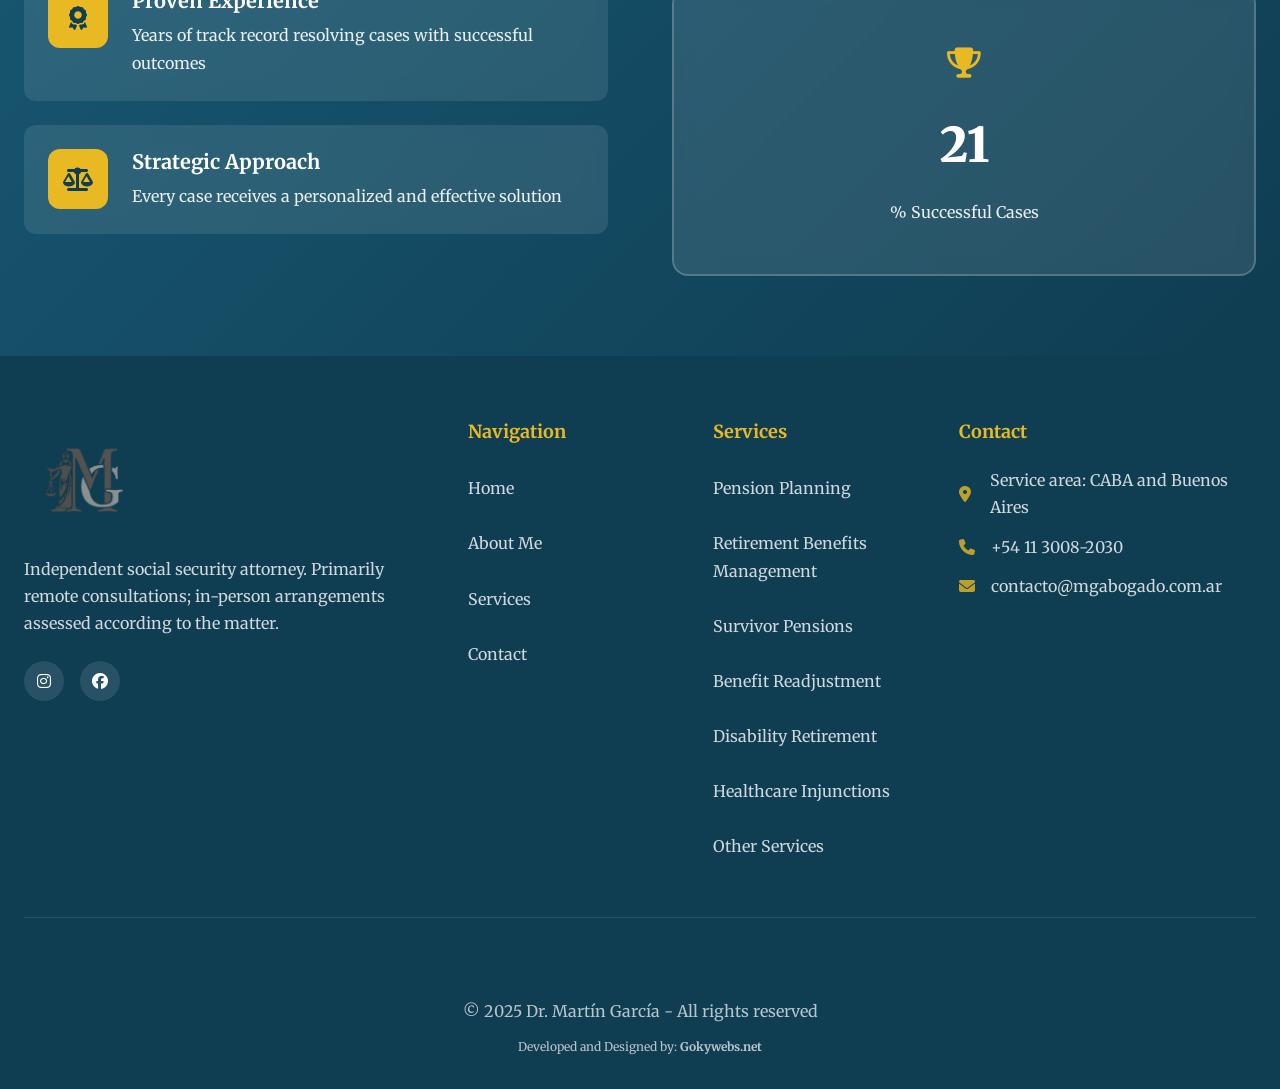
==== commit 77a48d38: "Corregir imágenes y referencias de idioma de la versión inglesa" ====
--- a/en/index.html
+++ b/en/index.html
@@ -14,7 +14,7 @@
     <meta property="og:title" content="Dr. Martín García - Social Security Attorney in Buenos Aires">
     <meta property="og:description" content="Specialist in retirement benefits, pensions, and the Argentine pension system. Professional legal advice with over 10 years of experience.">
     <meta property="og:type" content="website">
-    <meta property="og:url" content="https://mgabogado.com.ar/en">
+    <meta property="og:url" content="https://mgabogado.com.ar/en/">
     <meta property="og:image" content="https://mgabogado.com.ar/images/Logos/Martin Garcia Servicios Legales - Isotipo.jpg">
     <meta property="og:locale" content="en_US">
     
@@ -25,7 +25,10 @@
     <meta name="twitter:image" content="https://mgabogado.com.ar/images/Logos/Martin Garcia Servicios Legales - Isotipo.jpg">
     
     <!-- Canonical URL -->
-    <link rel="canonical" href="https://mgabogado.com.ar/en">
+    <link rel="canonical" href="https://mgabogado.com.ar/en/">
+    <link rel="alternate" hreflang="es-AR" href="https://mgabogado.com.ar/">
+    <link rel="alternate" hreflang="en" href="https://mgabogado.com.ar/en/">
+    <link rel="alternate" hreflang="x-default" href="https://mgabogado.com.ar/">
     
     <!-- Favicon -->
     <link rel="icon" type="image/png" href="../images/Logos/Martin Garcia Servicios Legales - Isotipo.png">
@@ -80,8 +83,8 @@
     },
     {
       "@type": "WebPage",
-      "@id": "https://mgabogado.com.ar/en#webpage",
-      "url": "https://mgabogado.com.ar/en",
+      "@id": "https://mgabogado.com.ar/en/#webpage",
+      "url": "https://mgabogado.com.ar/en/",
       "name": "Dr. Martín García - Social Security Attorney | Retirement Benefits & Pensions in Buenos Aires",
       "isPartOf": {
         "@id": "https://mgabogado.com.ar/#website"
@@ -156,7 +159,7 @@
             </div>
             <div class="hero__image" data-aos="fade-left">
                 <div class="hero__image-wrapper">
-                    <img src="../images/Derecho.jpg" alt="Dr. Martín García">
+                    <img src="../images/Derecho.webp" alt="Dr. Martín García">
                     <div class="hero__image-decoration"></div>
                 </div>
             </div>
@@ -220,7 +223,7 @@
                 <!-- Pension Planning -->
                 <div class="service-card" data-aos="fade-up" data-aos-delay="100">
                     <div class="service-card__image">
-                        <img src="../images/planificacion.png" alt="Pension Planning">
+                        <img src="../images/planificacion.webp" alt="Pension Planning">
                         <div class="service-card__overlay">
                             <!--<i class="fas fa-calendar-alt"></i>-->
                         </div>
@@ -243,7 +246,7 @@
                 <!-- Retirement Benefits Management -->
                 <div class="service-card" data-aos="fade-up" data-aos-delay="200">
                     <div class="service-card__image">
-                        <img src="../images/jubilaciones.png" alt="Retirement Benefits Management">
+                        <img src="../images/jubilaciones.webp" alt="Retirement Benefits Management">
                         <div class="service-card__overlay">
                             <!--<i class="fas fa-file-signature"></i> -->
                         </div> 
@@ -266,7 +269,7 @@
                 <!-- Survivor Pensions -->
                 <div class="service-card" data-aos="fade-up" data-aos-delay="300">
                     <div class="service-card__image">
-                        <img src="../images/pensiones.png" alt="Survivor Pensions">
+                        <img src="../images/pensiones.webp" alt="Survivor Pensions">
                         <div class="service-card__overlay">
                             <!--<i class="fas fa-heart"></i>-->
                         </div>
@@ -289,7 +292,7 @@
                 <!-- Benefit Readjustment -->
                 <div class="service-card" data-aos="fade-up" data-aos-delay="400">
                     <div class="service-card__image">
-                        <img src="../images/reajuste.png" alt="Benefit Readjustment">
+                        <img src="../images/reajuste.webp" alt="Benefit Readjustment">
                         <div class="service-card__overlay">
                             <!--<i class="fas fa-balance-scale"></i>-->
                         </div> 
@@ -312,7 +315,7 @@
                 <!-- Disability Retirement -->
                 <div class="service-card" data-aos="fade-up" data-aos-delay="500">
                     <div class="service-card__image">
-                        <img src="../images/retiro.png" alt="Disability Retirement">
+                        <img src="../images/retiro.webp" alt="Disability Retirement">
                         <div class="service-card__overlay">
                             <!--<i class="fas fa-user-shield"></i>-->
                         </div>
@@ -335,7 +338,7 @@
                 <!-- Healthcare Injunctions -->
                 <div class="service-card" data-aos="fade-up" data-aos-delay="600">
                     <div class="service-card__image">
-                        <img src="../images/amparo.png" alt="Healthcare Injunctions">
+                        <img src="../images/amparo.webp" alt="Healthcare Injunctions">
                         <div class="service-card__overlay">
                             <!--<i class="fas fa-hospital"></i>-->
                         </div>
@@ -358,7 +361,7 @@
                 <!-- Other Services -->
                 <div class="service-card" data-aos="fade-up" data-aos-delay="700">
                     <div class="service-card__image">
-                        <img src="../images/otros servicios.png" alt="Other Services">
+                        <img src="../images/otros servicios.webp" alt="Other Services">
                         <div class="service-card__overlay">
                             <!--<i class="fas fa-briefcase"></i>-->
                         </div>
@@ -386,7 +389,7 @@
         <div class="container">
             <div class="about__wrapper">
                 <div class="about__image" data-aos="fade-right">
-                    <img src="../images/FotoPerfil.png" alt="Dr. Martín García - Attorney">
+                    <img src="../images/FotoPerfil.webp" alt="Dr. Martín García - Attorney">
                     <div class="about__experience">
                         <div class="about__experience-number">10+</div>
                         <div class="about__experience-text">Years of<br>Experience</div>
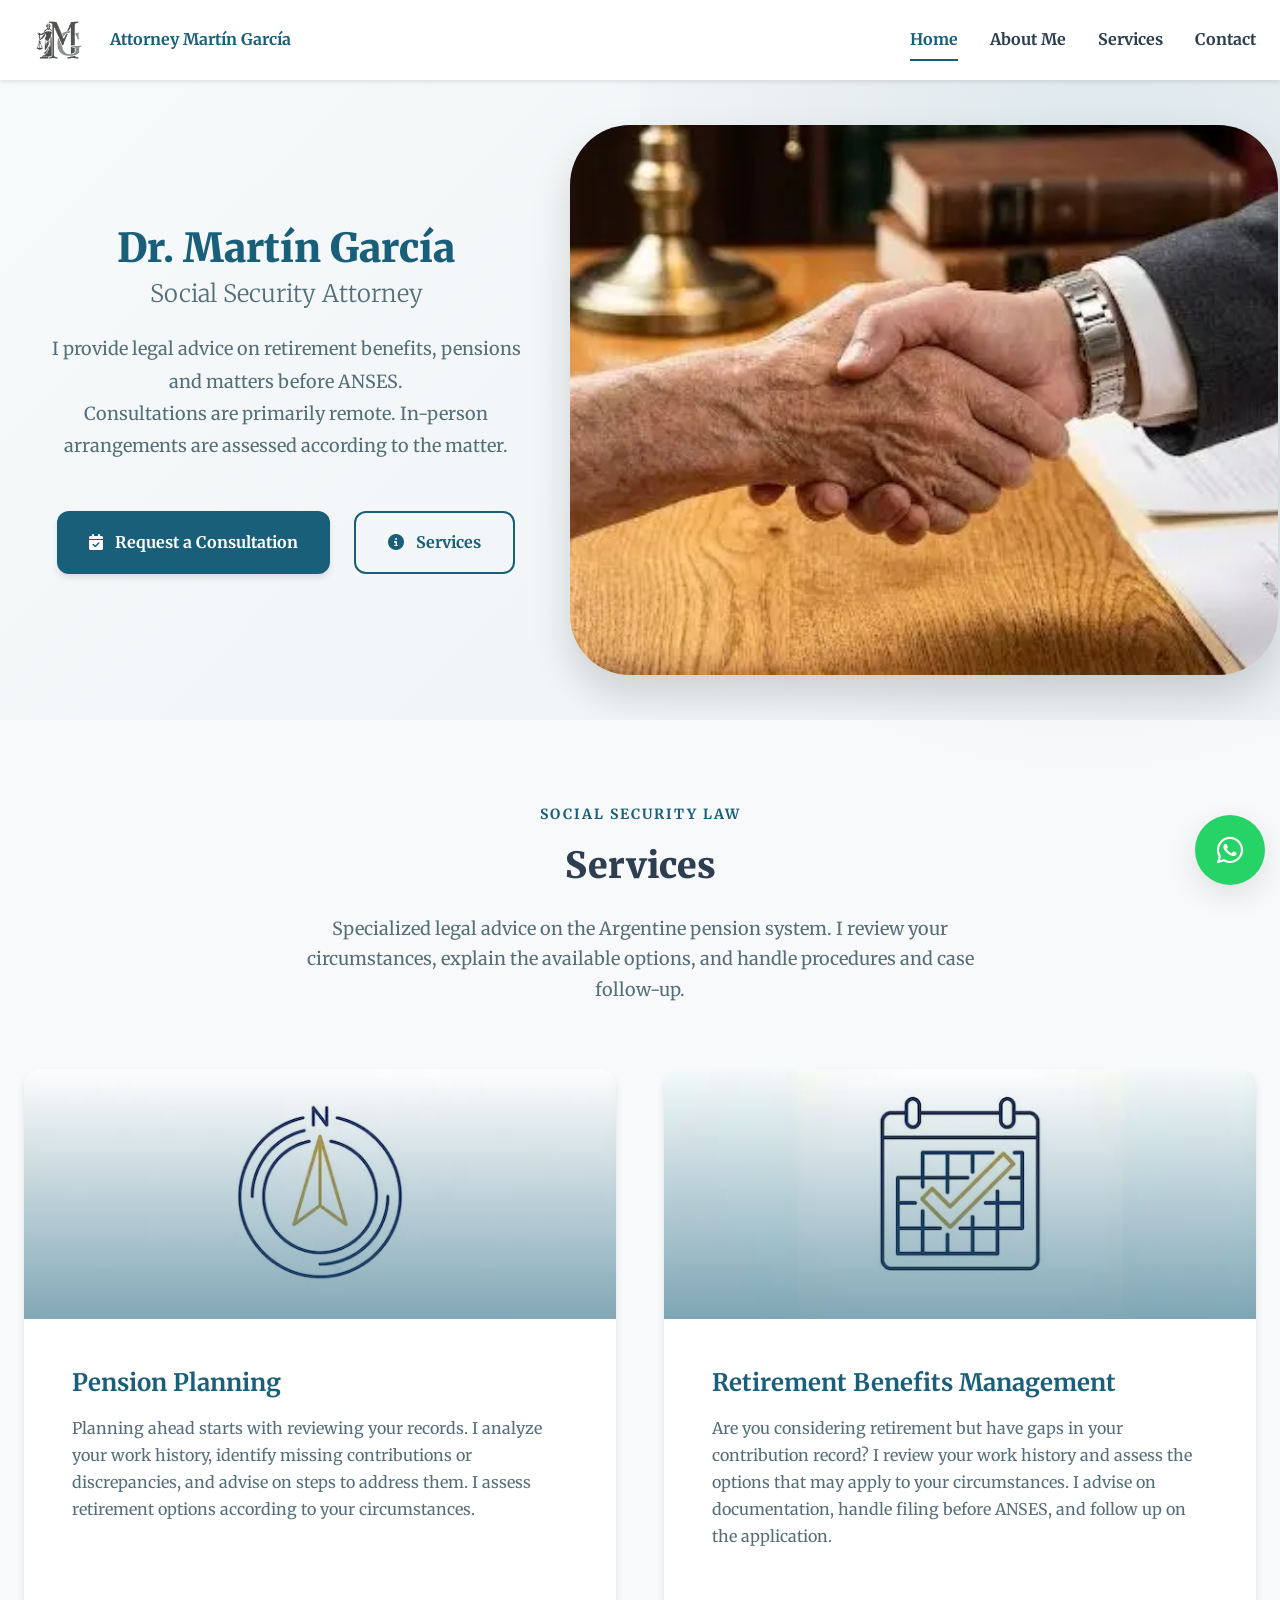
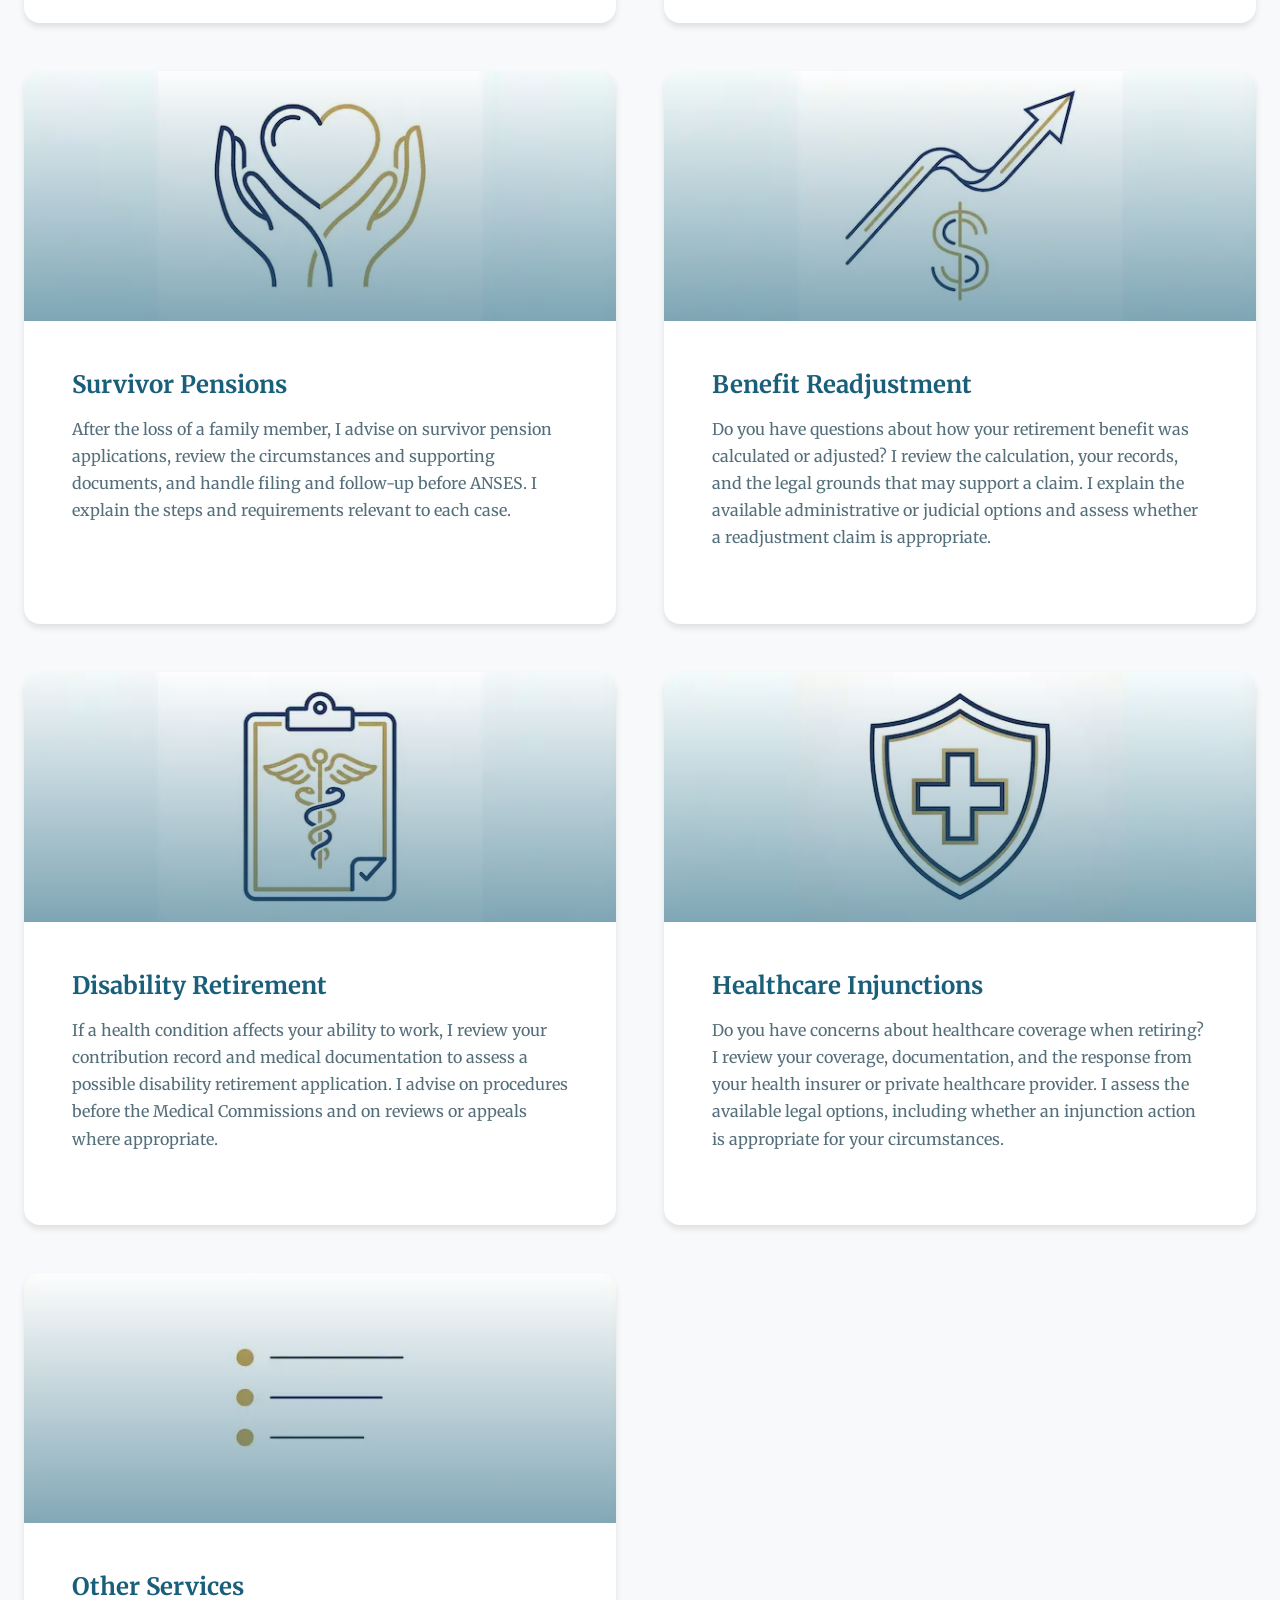
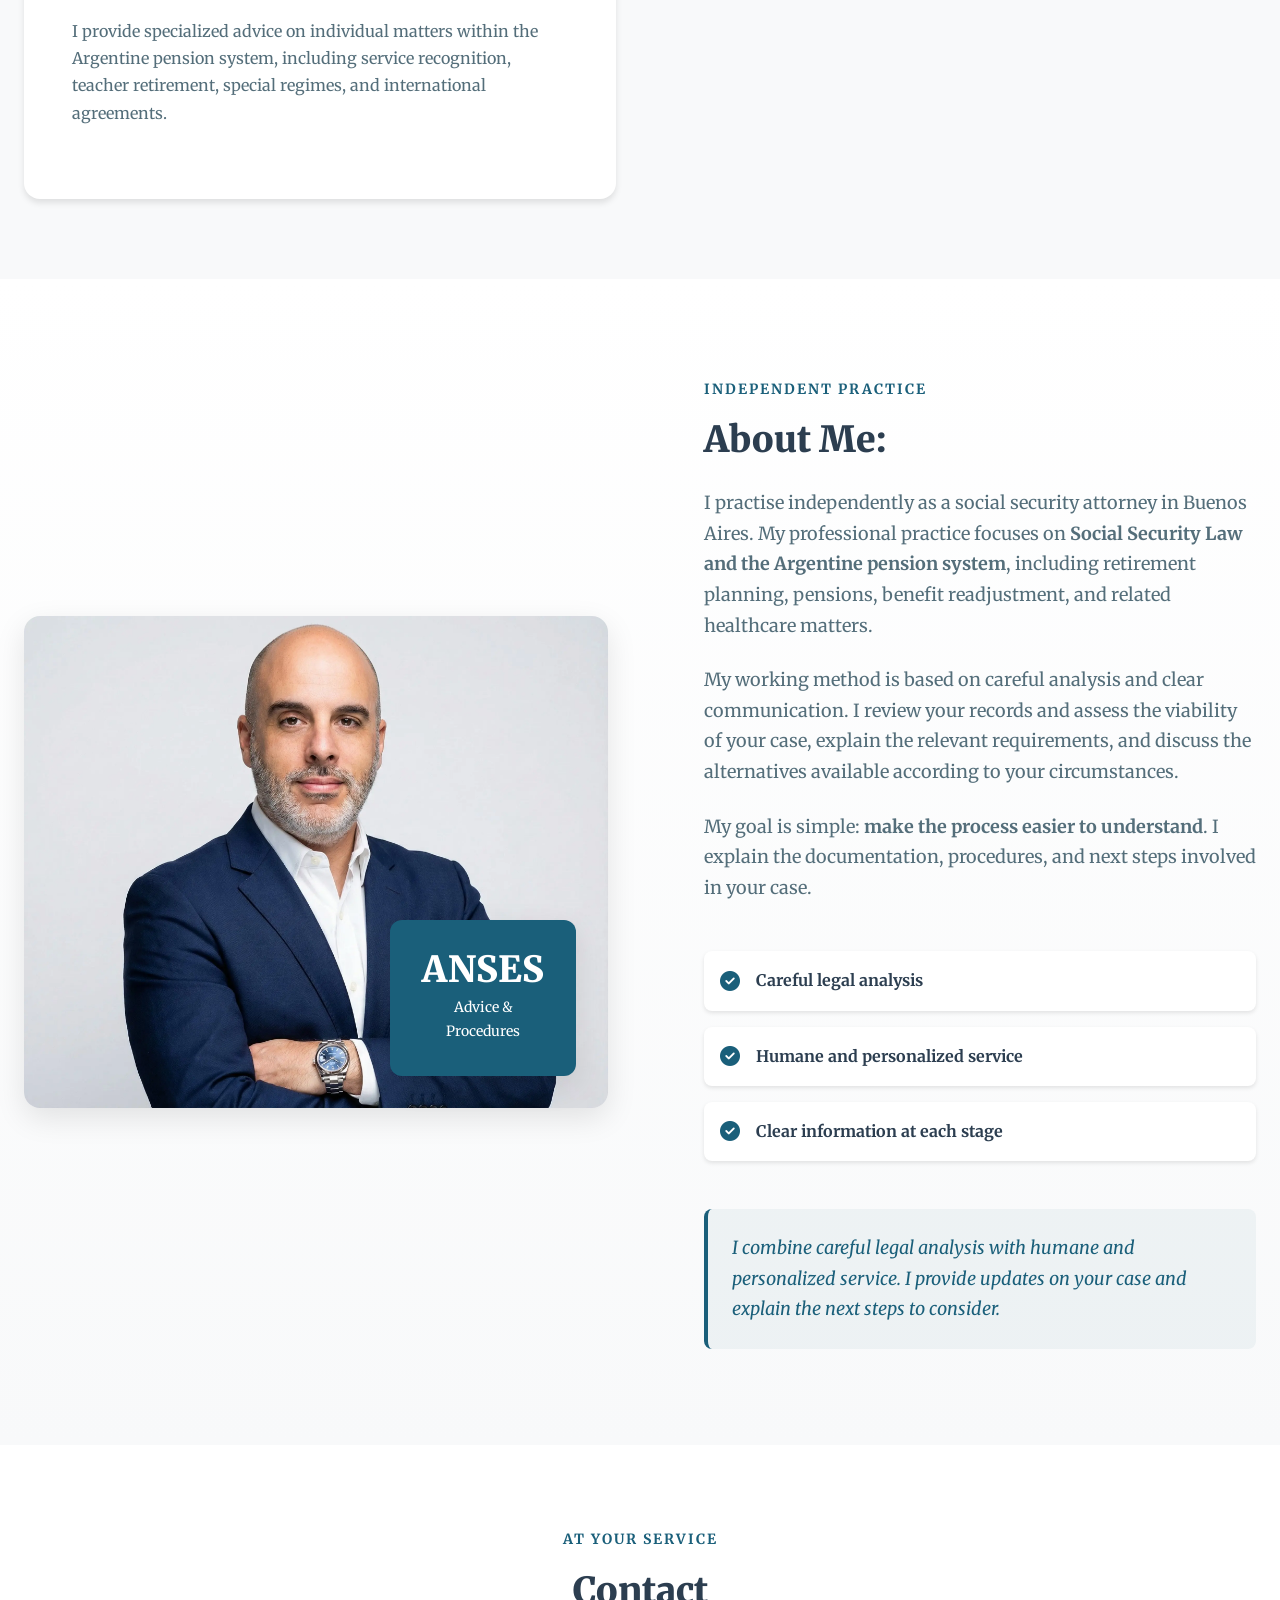
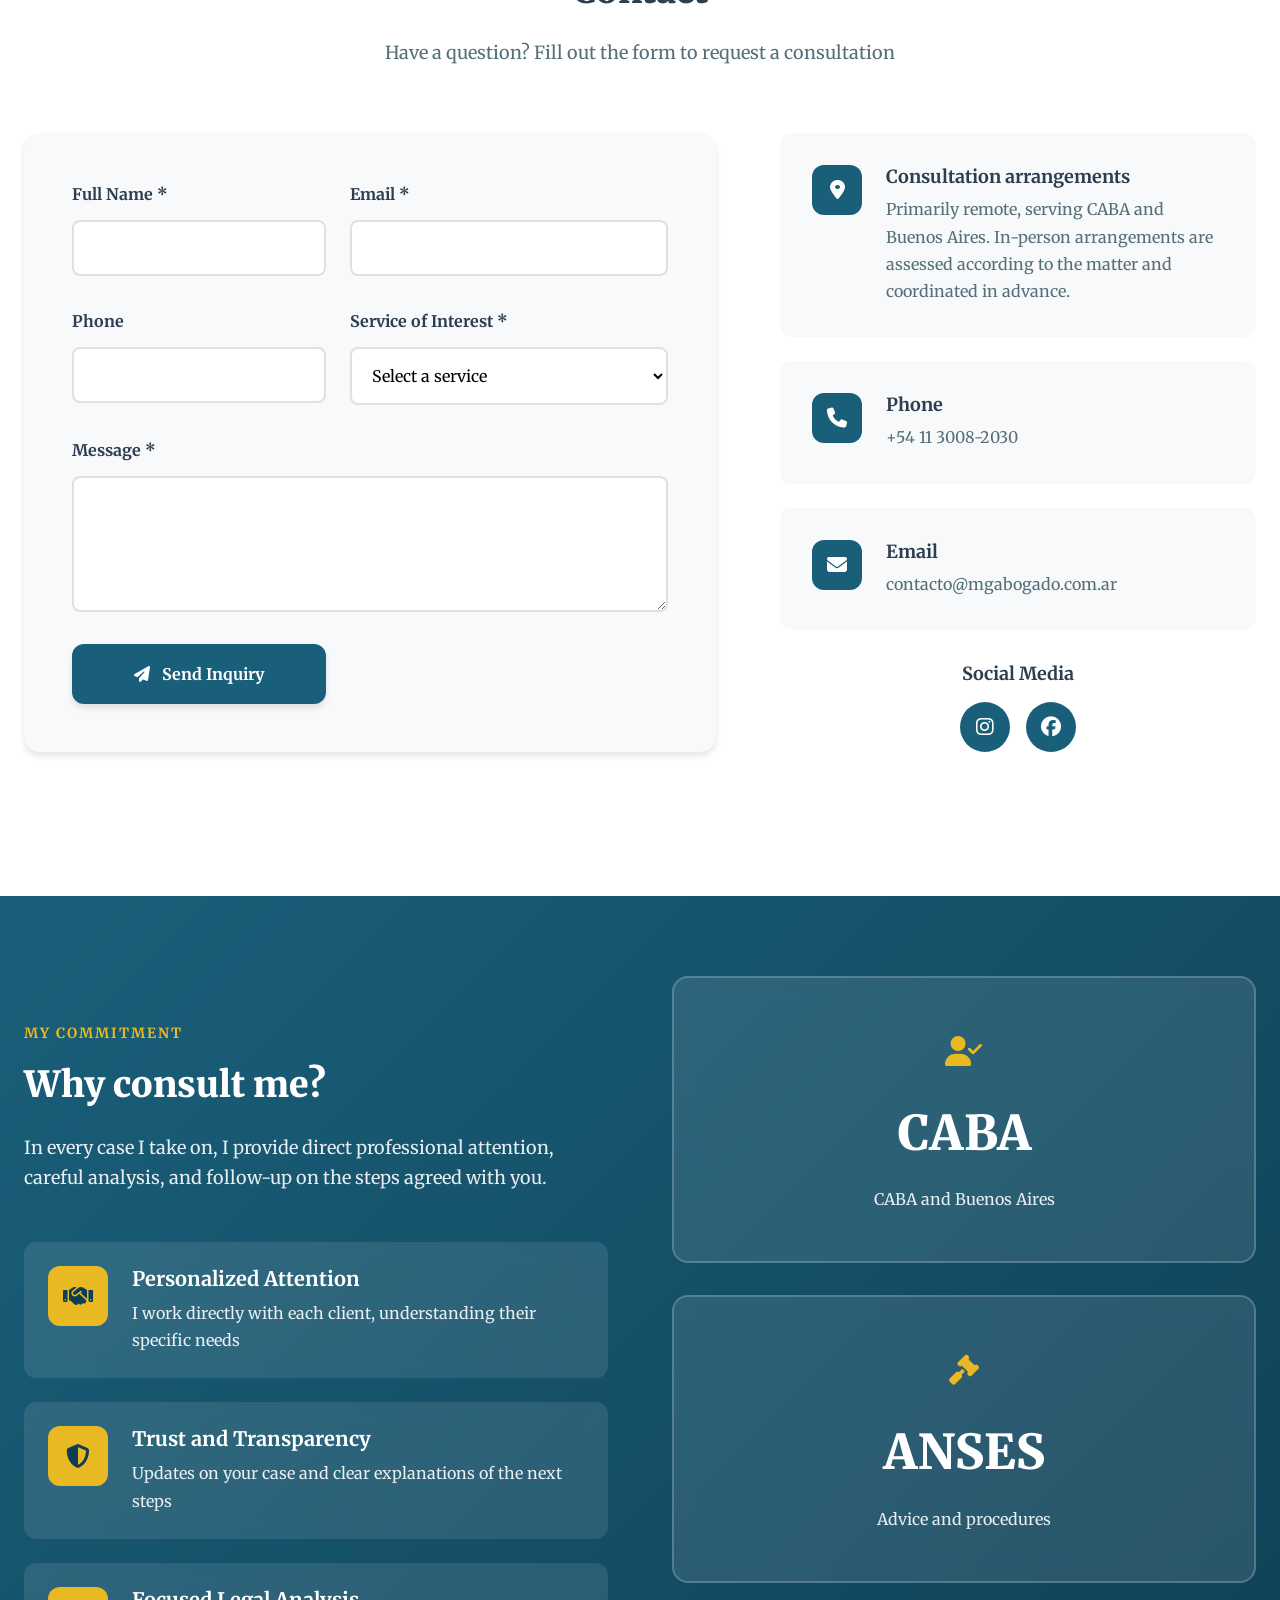
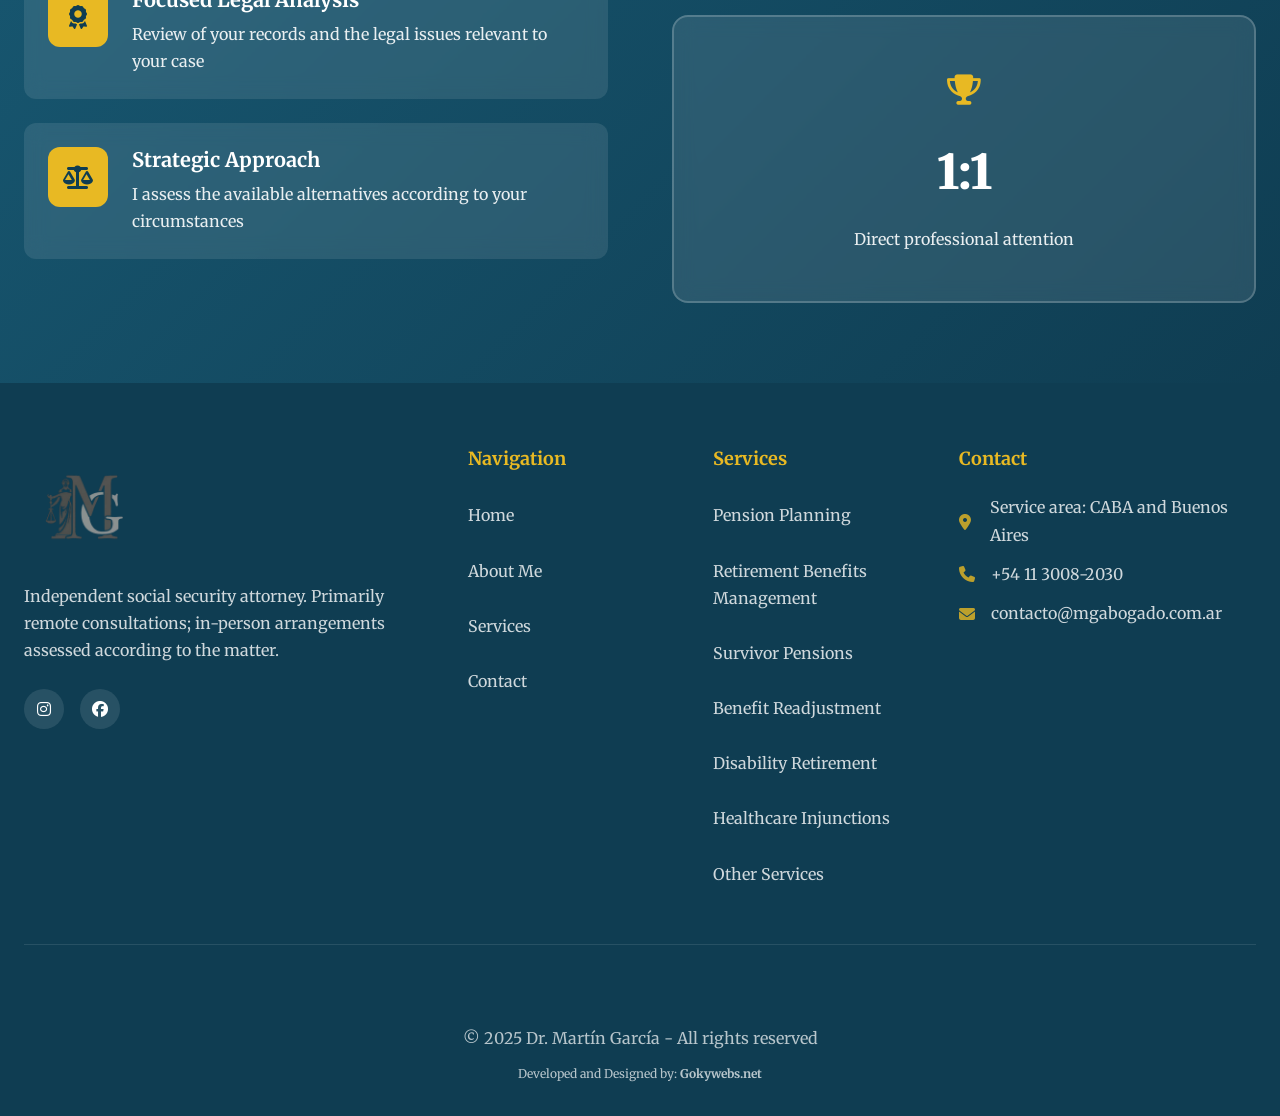
==== commit 7a0f7ad6: "fix(en): represent independent practice without outcome guarantees" ====
--- a/en/index.html
+++ b/en/index.html
@@ -12,7 +12,7 @@
     
     <!-- Open Graph Meta Tags (for social media) -->
     <meta property="og:title" content="Dr. Martín García - Social Security Attorney in Buenos Aires">
-    <meta property="og:description" content="Specialist in retirement benefits, pensions, and the Argentine pension system. Professional legal advice with over 10 years of experience.">
+    <meta property="og:description" content="Independent social security attorney in Buenos Aires. Legal advice on retirement benefits, pensions, and matters before ANSES.">
     <meta property="og:type" content="website">
     <meta property="og:url" content="https://mgabogado.com.ar/en/">
     <meta property="og:image" content="https://mgabogado.com.ar/images/Logos/Martin Garcia Servicios Legales - Isotipo.jpg">
@@ -215,7 +215,7 @@
                 <h2 class="section__title">Services</h2>
                 <p class="section__description">
                     Specialized legal advice on the Argentine pension system. 
-                    We protect your rights and maximize your benefits with experience and dedication.
+                    I review your circumstances, explain the available options, and handle procedures and case follow-up.
                 </p>
             </div>
 
@@ -231,14 +231,14 @@
                     <div class="service-card__content">
                         <h3 class="service-card__title">Pension Planning</h3>
                         <p class="service-card__description">
-                            Don't wait until retirement age to review your records. We analyze your work history years in advance to detect missing contributions and correct errors on time. We design a strategy today so your future retirement benefit is the maximum possible.
+                            Planning ahead starts with reviewing your records. I analyze your work history, identify missing contributions or discrepancies, and advise on steps to address them. I assess retirement options according to your circumstances.
                         </p>
                         <ul class="service-card__list">
                             <li><i class="fas fa-chevron-right"></i> Work history analysis</li>
                             <li><i class="fas fa-chevron-right"></i> Detection of missing contributions</li>
-                            <li><i class="fas fa-chevron-right"></i> Error correction</li>
+                            <li><i class="fas fa-chevron-right"></i> Advice on correcting records</li>
                             <li><i class="fas fa-chevron-right"></i> Retirement strategy</li>
-                            <li><i class="fas fa-chevron-right"></i> Benefit maximization</li>
+                            <li><i class="fas fa-chevron-right"></i> Assessment of retirement options</li>
                         </ul>
                     </div>
                 </div>
@@ -254,14 +254,14 @@
                     <div class="service-card__content">
                         <h3 class="service-card__title">Retirement Benefits Management</h3>
                         <p class="service-card__description">
-                            Have you reached retirement age but are missing years of contributions? We analyze your work history and apply current moratorium programs so you can access your benefit. We handle the case filing and follow-up until payment.
+                            Are you considering retirement but have gaps in your contribution record? I review your work history and assess the options that may apply to your circumstances. I advise on documentation, handle filing before ANSES, and follow up on the application.
                         </p>
                         <ul class="service-card__list">
-                            <li><i class="fas fa-chevron-right"></i> Use of current moratorium programs</li>
+                            <li><i class="fas fa-chevron-right"></i> Assessment of contribution gaps</li>
                             <li><i class="fas fa-chevron-right"></i> Case filing</li>
                             <li><i class="fas fa-chevron-right"></i> Complete follow-up</li>
                             <li><i class="fas fa-chevron-right"></i> Procedures before ANSES</li>
-                            <li><i class="fas fa-chevron-right"></i> Management until payment</li>
+                            <li><i class="fas fa-chevron-right"></i> Application status monitoring</li>
                         </ul>
                     </div>
                 </div>
@@ -277,14 +277,14 @@
                     <div class="service-card__content">
                         <h3 class="service-card__title">Survivor Pensions</h3>
                         <p class="service-card__description">
-                            In difficult times, we handle the urgent paperwork. We manage direct or derived pensions for spouses, domestic partners, and children. We ensure the benefit is granted quickly to guarantee family support.
+                            After the loss of a family member, I advise on survivor pension applications, review the circumstances and supporting documents, and handle filing and follow-up before ANSES. I explain the steps and requirements relevant to each case.
                         </p>
                         <ul class="service-card__list">
                             <li><i class="fas fa-chevron-right"></i> Direct pensions</li>
                             <li><i class="fas fa-chevron-right"></i> Derived pensions</li>
                             <li><i class="fas fa-chevron-right"></i> For spouses and domestic partners</li>
                             <li><i class="fas fa-chevron-right"></i> For minor children</li>
-                            <li><i class="fas fa-chevron-right"></i> Expedited processing</li>
+                            <li><i class="fas fa-chevron-right"></i> Application follow-up</li>
                         </ul>
                     </div>
                 </div>
@@ -300,14 +300,14 @@
                     <div class="service-card__content">
                         <h3 class="service-card__title">Benefit Readjustment</h3>
                         <p class="service-card__description">
-                            Do you feel your retirement benefit doesn't reflect what you contributed during your working years? We analyze whether ANSES miscalculated your initial benefit or if you're entitled to an update based on court rulings (Badaro, Elliff cases, etc.). We claim the difference.
+                            Do you have questions about how your retirement benefit was calculated or adjusted? I review the calculation, your records, and the legal grounds that may support a claim. I explain the available administrative or judicial options and assess whether a readjustment claim is appropriate.
                         </p>
                         <ul class="service-card__list">
                             <li><i class="fas fa-chevron-right"></i> Initial calculation analysis</li>
                             <li><i class="fas fa-chevron-right"></i> Benefit mobility claims</li>
                             <li><i class="fas fa-chevron-right"></i> Benefit updates</li>
                             <li><i class="fas fa-chevron-right"></i> Difference claims</li>
-                            <li><i class="fas fa-chevron-right"></i> Back payments</li>
+                            <li><i class="fas fa-chevron-right"></i> Assessment of potential arrears</li>
                         </ul>
                     </div>
                 </div>
@@ -323,7 +323,7 @@
                     <div class="service-card__content">
                         <h3 class="service-card__title">Disability Retirement</h3>
                         <p class="service-card__description">
-                            If a health condition prevents you from continuing to work before retirement age, we advise you before the Medical Commissions to obtain temporary or permanent disability retirement.
+                            If a health condition affects your ability to work, I review your contribution record and medical documentation to assess a possible disability retirement application. I advise on procedures before the Medical Commissions and on reviews or appeals where appropriate.
                         </p>
                         <ul class="service-card__list">
                             <li><i class="fas fa-chevron-right"></i> Contribution regularity calculation</li>
@@ -346,14 +346,14 @@
                     <div class="service-card__content">
                         <h3 class="service-card__title">Healthcare Injunctions</h3>
                         <p class="service-card__description">
-                            Are you retiring and being forced to switch to PAMI? We file injunction actions so you can keep your original Health Insurance or Private Healthcare plan without paying excessive extra costs. We protect your medical coverage.
+                            Do you have concerns about healthcare coverage when retiring? I review your coverage, documentation, and the response from your health insurer or private healthcare provider. I assess the available legal options, including whether an injunction action is appropriate for your circumstances.
                         </p>
                         <ul class="service-card__list">
                             <li><i class="fas fa-chevron-right"></i> Injunction actions</li>
-                            <li><i class="fas fa-chevron-right"></i> Health Insurance preservation</li>
-                            <li><i class="fas fa-chevron-right"></i> Private Healthcare maintenance</li>
-                            <li><i class="fas fa-chevron-right"></i> Avoid excessive costs</li>
-                            <li><i class="fas fa-chevron-right"></i> Medical coverage protection</li>
+                            <li><i class="fas fa-chevron-right"></i> Health insurance coverage review</li>
+                            <li><i class="fas fa-chevron-right"></i> Private healthcare plan review</li>
+                            <li><i class="fas fa-chevron-right"></i> Assessment of coverage costs</li>
+                            <li><i class="fas fa-chevron-right"></i> Advice on coverage disputes</li>
                         </ul>
                     </div>
                 </div>
@@ -369,7 +369,7 @@
                     <div class="service-card__content">
                         <h3 class="service-card__title">Other Services</h3>
                         <p class="service-card__description">
-                            We offer specialized advice on particular cases within the Argentine pension system, including service recognition, teacher retirement, special regimes, and international agreements.
+                            I provide specialized advice on individual matters within the Argentine pension system, including service recognition, teacher retirement, special regimes, and international agreements.
                         </p>
                         <ul class="service-card__list">
                             <li><i class="fas fa-chevron-right"></i> Service Recognition</li>
@@ -391,32 +391,32 @@
                 <div class="about__image" data-aos="fade-right">
                     <img src="../images/FotoPerfil.webp" alt="Dr. Martín García - Attorney">
                     <div class="about__experience">
-                        <div class="about__experience-number">10+</div>
-                        <div class="about__experience-text">Years of<br>Experience</div>
+                        <div class="about__experience-number">ANSES</div>
+                        <div class="about__experience-text">Advice &amp;<br>Procedures</div>
                     </div>
                 </div>
                 <div class="about__content" data-aos="fade-left">
-                    <span class="section__subtitle">Specialized experience</span>
+                    <span class="section__subtitle">Independent practice</span>
                     <h2 class="section__title">About Me:</h2>
                     <p class="about__text">
                         I practise independently as a social security attorney in Buenos Aires. My professional practice 
-                        focuses exclusively on the <strong>Argentine pension system</strong>, which allows me to identify 
-                        readjustment opportunities and retirement strategies that a generalist might overlook.
+                        focuses on <strong>Social Security Law and the Argentine pension system</strong>, including retirement 
+                        planning, pensions, benefit readjustment, and related healthcare matters.
                     </p>
                     <p class="about__text">
-                        My working method is based on transparency and efficiency. I analyze the viability of your case with technical 
-                        rigor to ensure you receive the maximum benefit the law provides. Don't leave your future to chance. 
-                        Count on specialized legal advice to assert your rights.
+                        My working method is based on careful analysis and clear communication. I review your records and assess the 
+                        viability of your case, explain the relevant requirements, and discuss the alternatives available 
+                        according to your circumstances.
                     </p>
                     <p class="about__text">
-                        My goal is simple: <strong>simplify the complex</strong>. I take care of transforming the bureaucratic 
-                        maze into a clear path to your benefit.
+                        My goal is simple: <strong>make the process easier to understand</strong>. I explain the documentation, 
+                        procedures, and next steps involved in your case.
                     </p>
                     
                     <div class="about__features">
                         <div class="about__feature">
                             <i class="fas fa-check-circle"></i>
-                            <span>Legal rigor to win cases</span>
+                            <span>Careful legal analysis</span>
                         </div>
                         <div class="about__feature">
                             <i class="fas fa-check-circle"></i>
@@ -424,13 +424,13 @@
                         </div>
                         <div class="about__feature">
                             <i class="fas fa-check-circle"></i>
-                            <span>Total transparency at every step</span>
+                            <span>Clear information at each stage</span>
                         </div>
                     </div>
 
                     <p class="about__cta">
-                        At my firm, we combine the legal rigor needed to win cases with humane and personalized service. 
-                        Here, you will always know the status of your case and the next steps to follow.
+                        I combine careful legal analysis with humane and personalized service. 
+                        I provide updates on your case and explain the next steps to consider.
                     </p>
                 </div>
             </div>
@@ -448,7 +448,7 @@
                 <span class="section__subtitle">At your service</span>
                 <h2 class="section__title">Contact</h2>
                 <p class="section__description">
-                    Have a question? Fill out the form and I will get back to you shortly
+                    Have a question? Fill out the form to request a consultation
                 </p>
             </div>
 
@@ -545,16 +545,16 @@
         </div>
     </section>
 
-        <!-- Why Choose Us -->
+        <!-- Why Consult Dr. Martín García -->
     <section class="why-us">
         <div class="container">
             <div class="why-us__wrapper">
                 <div class="why-us__content" data-aos="fade-right">
-                    <span class="section__subtitle">Our commitment</span>
-                    <h2 class="section__title">Why choose our services?</h2>
+                    <span class="section__subtitle">My commitment</span>
+                    <h2 class="section__title">Why consult me?</h2>
                     <p class="why-us__text">
-                        In every case I take on, my commitment is to provide you with an excellent legal service, 
-                        with transparency, dedication, and concrete results.
+                        In every case I take on, I provide direct professional attention, 
+                        careful analysis, and follow-up on the steps agreed with you.
                     </p>
                     <div class="why-us__items">
                         <div class="why-us__item">
@@ -572,7 +572,7 @@
                             </div>
                             <div class="why-us__item-content">
                                 <h4>Trust and Transparency</h4>
-                                <p>Clear communication at all times about the status of your case</p>
+                                <p>Updates on your case and clear explanations of the next steps</p>
                             </div>
                         </div>
                         <div class="why-us__item">
@@ -580,8 +580,8 @@
                                 <i class="fas fa-award"></i>
                             </div>
                             <div class="why-us__item-content">
-                                <h4>Proven Experience</h4>
-                                <p>Years of track record resolving cases with successful outcomes</p>
+                                <h4>Focused Legal Analysis</h4>
+                                <p>Review of your records and the legal issues relevant to your case</p>
                             </div>
                         </div>
                         <div class="why-us__item">
@@ -590,7 +590,7 @@
                             </div>
                             <div class="why-us__item-content">
                                 <h4>Strategic Approach</h4>
-                                <p>Every case receives a personalized and effective solution</p>
+                                <p>I assess the available alternatives according to your circumstances</p>
                             </div>
                         </div>
                     </div>
@@ -600,22 +600,22 @@
                         <div class="stat-card__icon">
                             <i class="fas fa-user-check"></i>
                         </div>
-                        <div class="stat-card__number" data-target="500">0</div>
-                        <div class="stat-card__text">Satisfied Clients</div>
+                        <div class="stat-card__number">CABA</div>
+                        <div class="stat-card__text">CABA and Buenos Aires</div>
                     </div>
                     <div class="stat-card">
                         <div class="stat-card__icon">
                             <i class="fas fa-gavel"></i>
                         </div>
-                        <div class="stat-card__number" data-target="750">0</div>
-                        <div class="stat-card__text">Cases Resolved</div>
+                        <div class="stat-card__number">ANSES</div>
+                        <div class="stat-card__text">Advice and procedures</div>
                     </div>
                     <div class="stat-card">
                         <div class="stat-card__icon">
                             <i class="fas fa-trophy"></i>
                         </div>
-                        <div class="stat-card__number" data-target="95">0</div>
-                        <div class="stat-card__text">% Successful Cases</div>
+                        <div class="stat-card__number">1:1</div>
+                        <div class="stat-card__text">Direct professional attention</div>
                     </div>
                 </div>
             </div>
